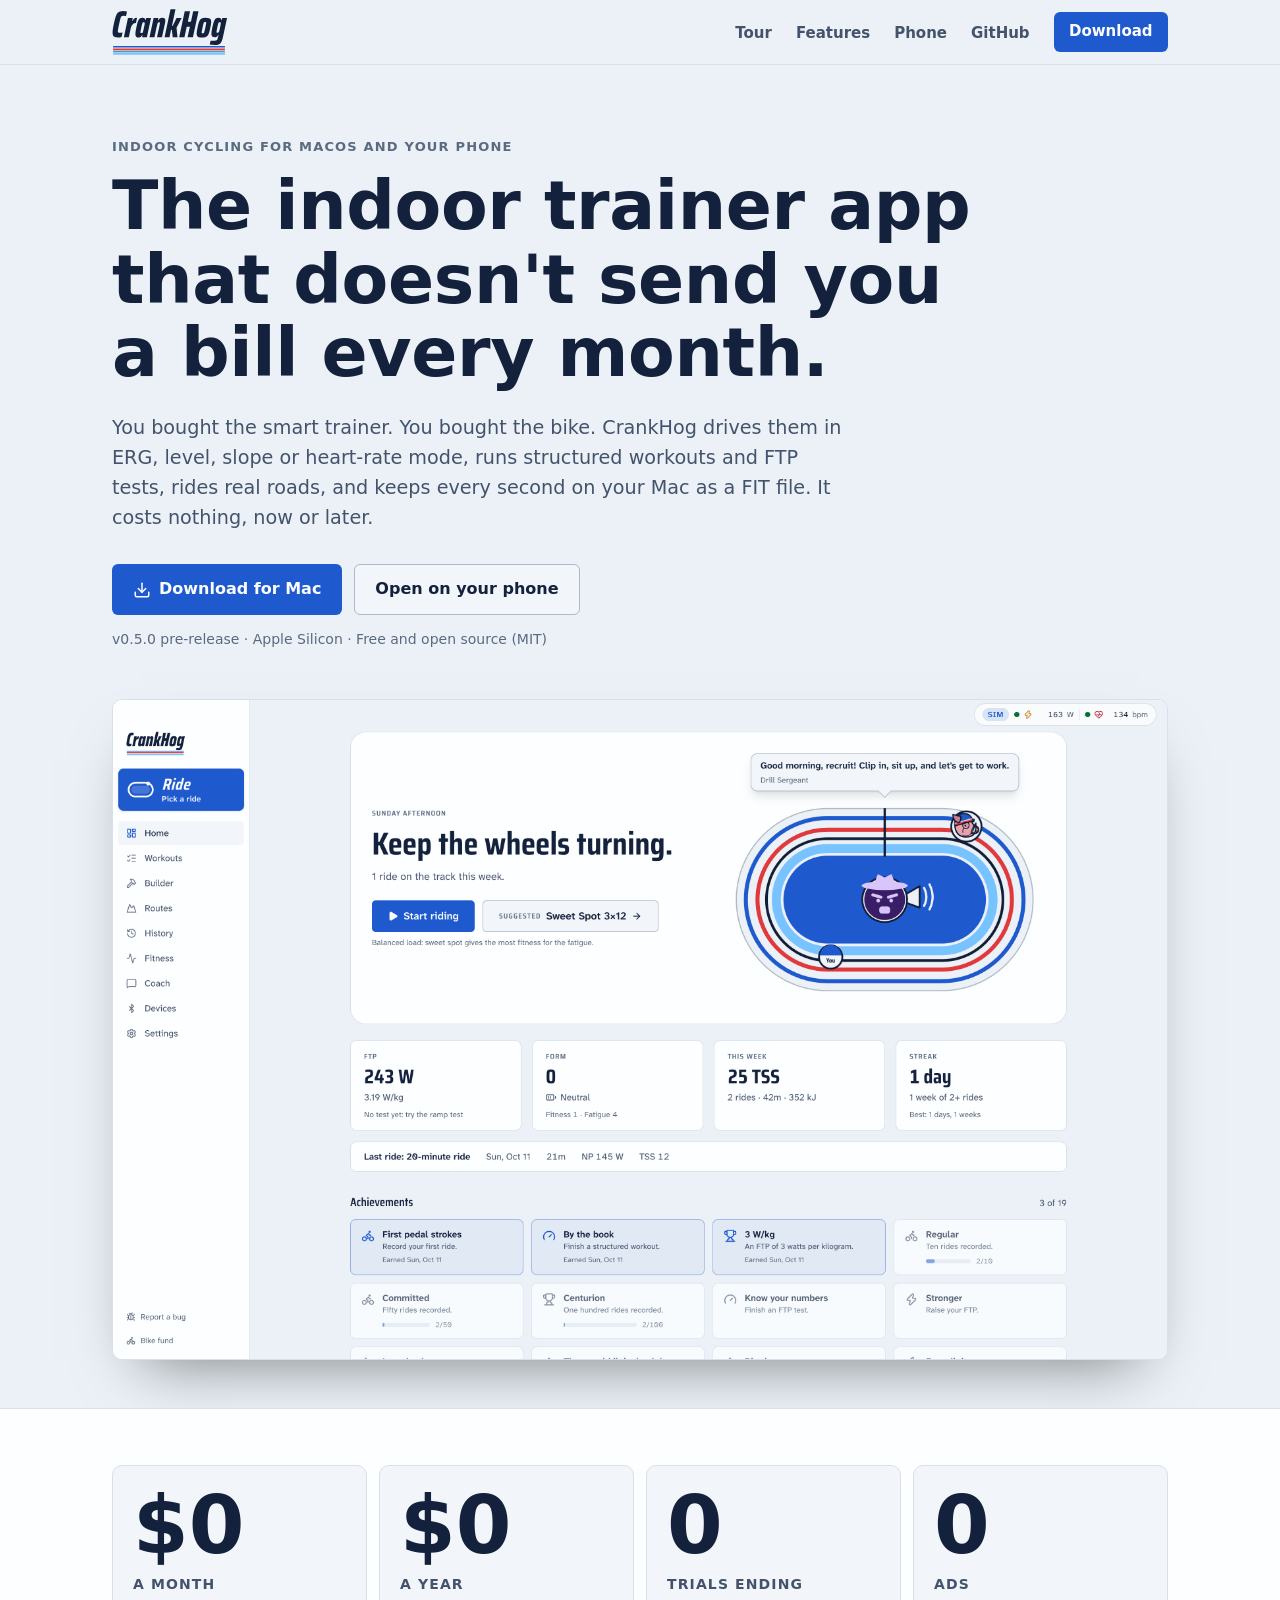
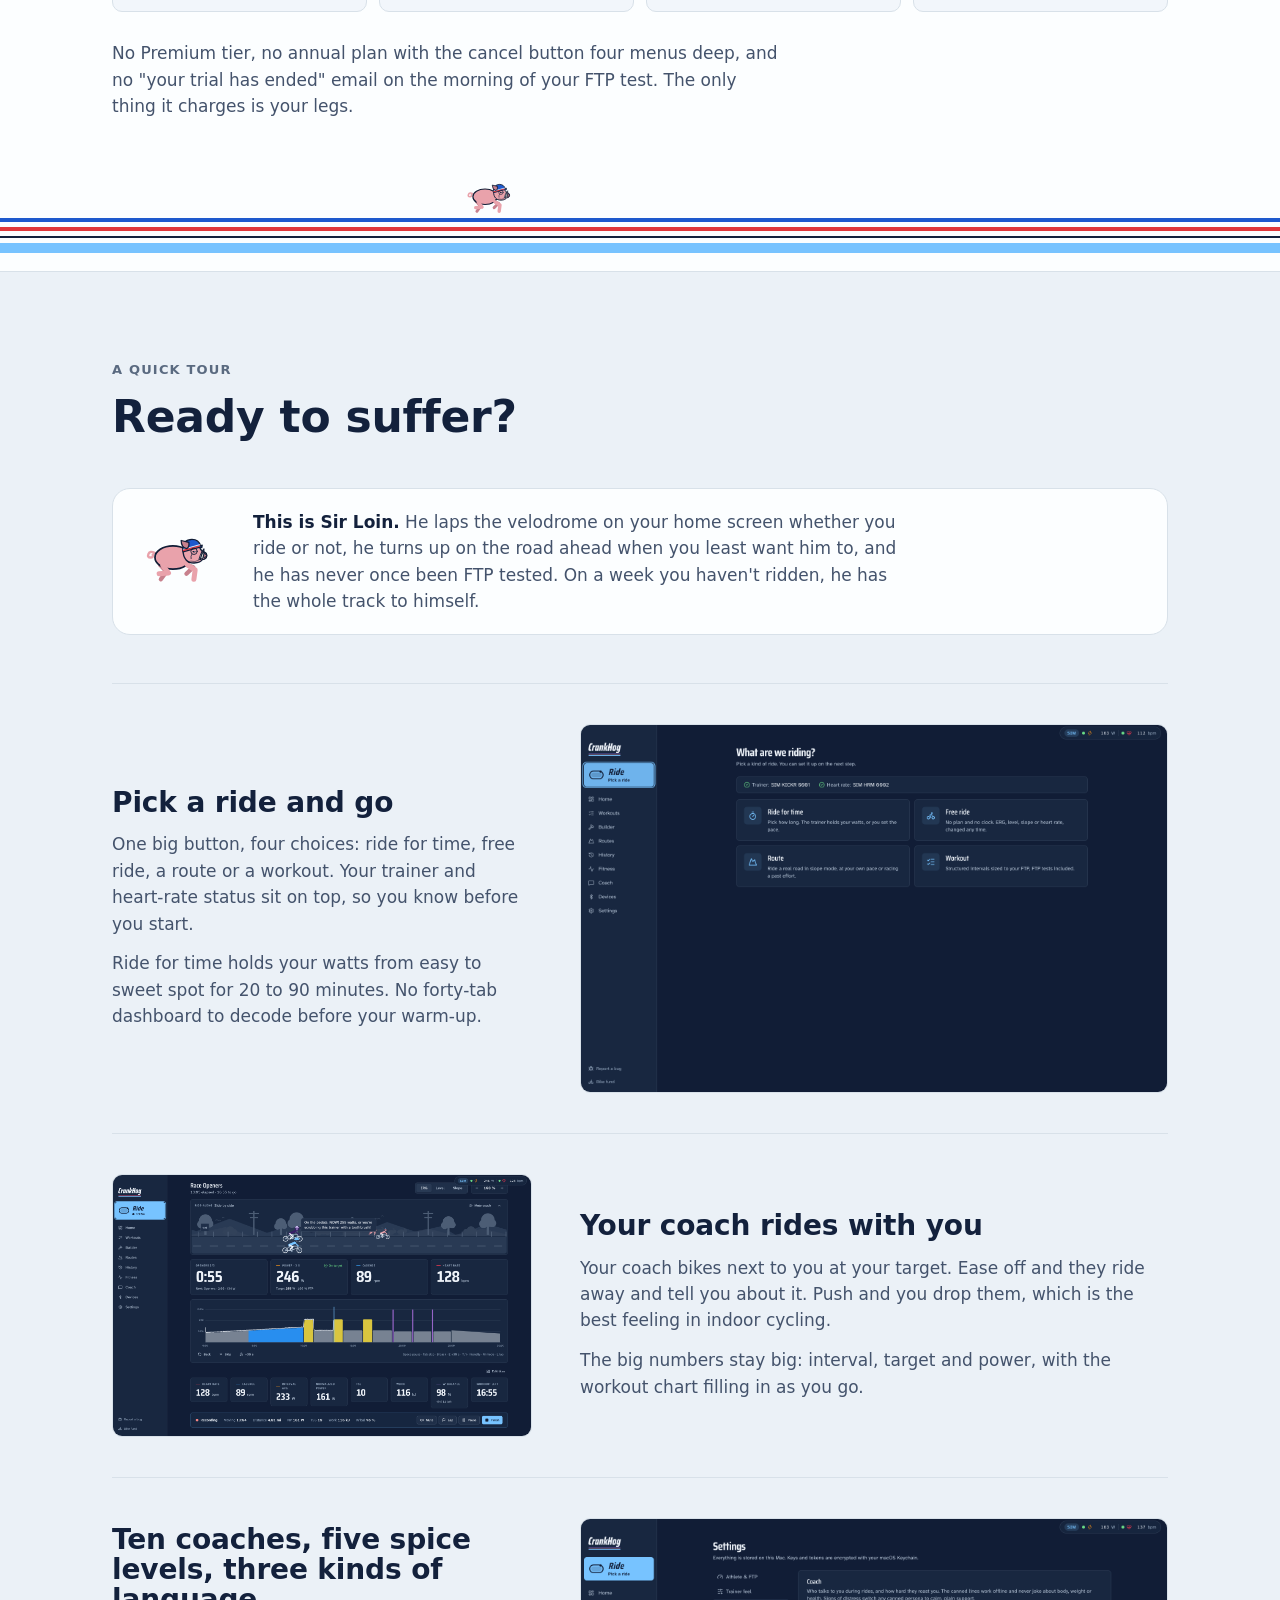
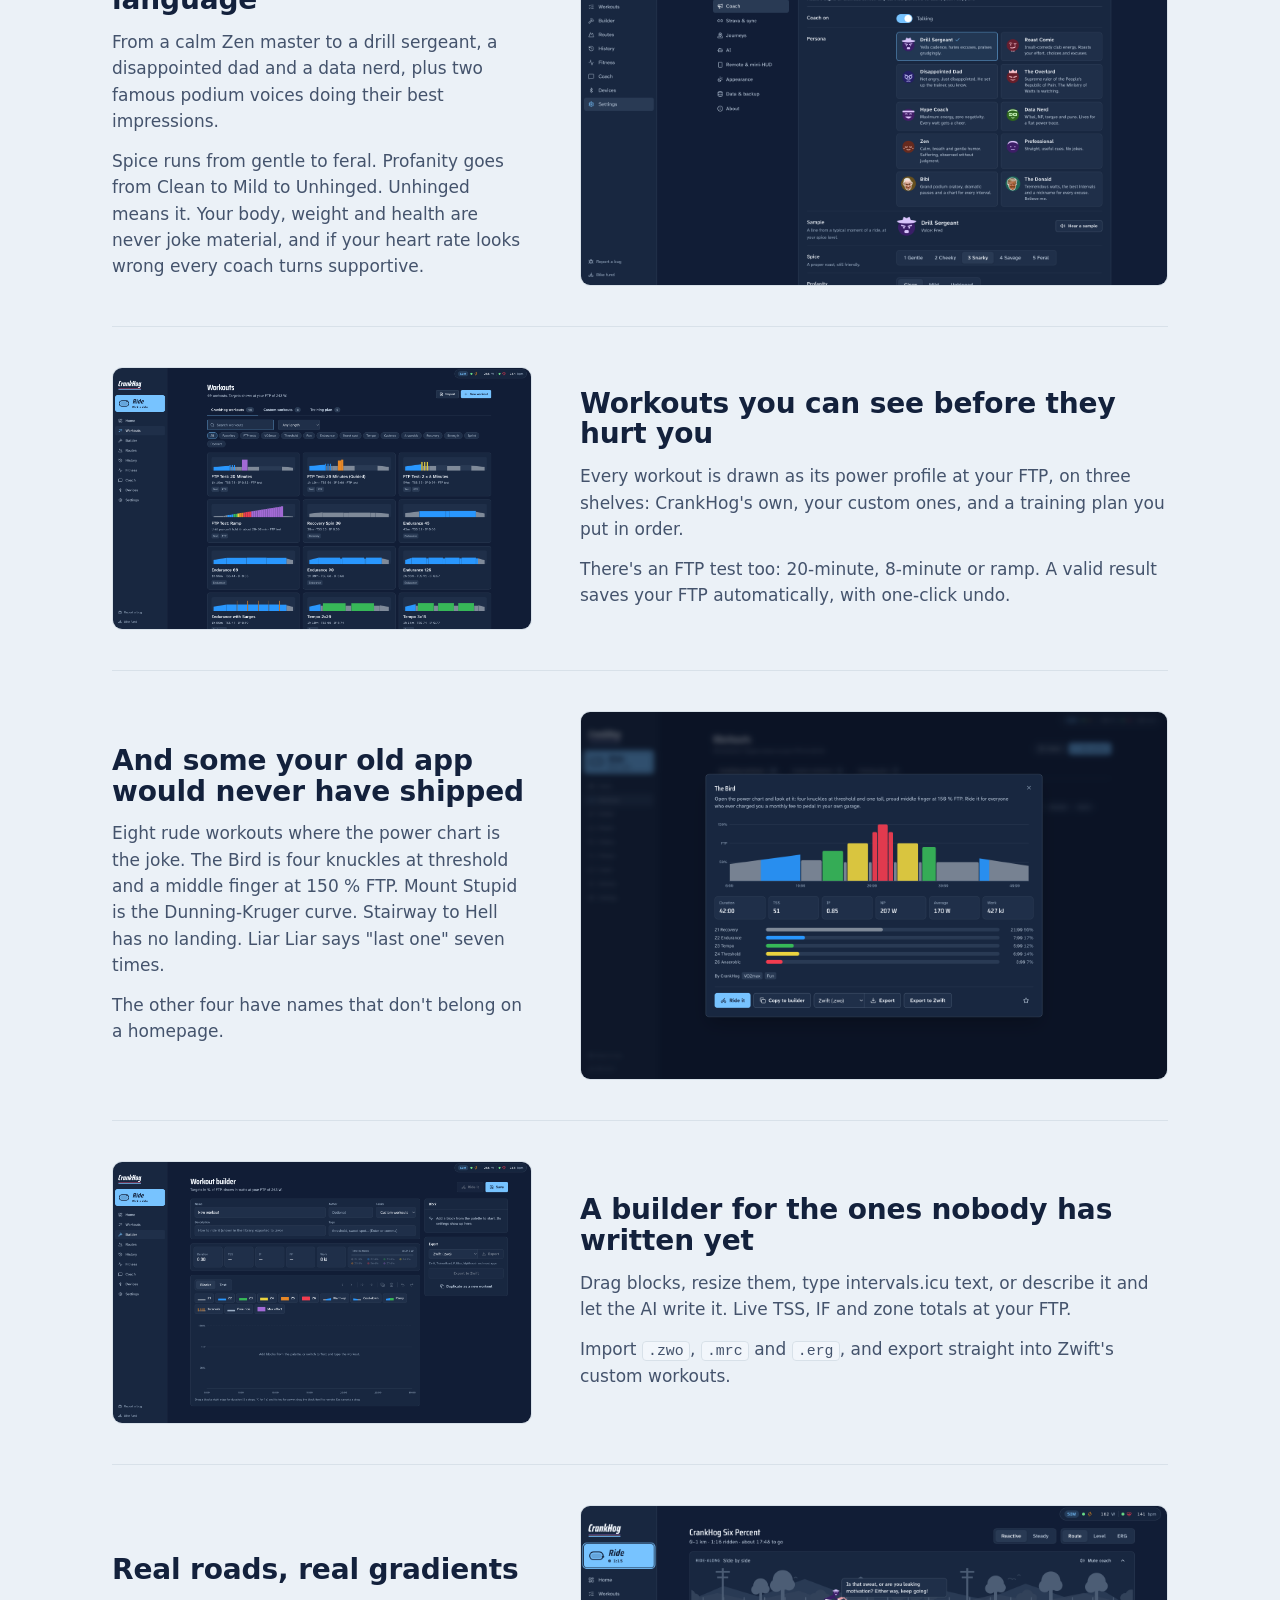
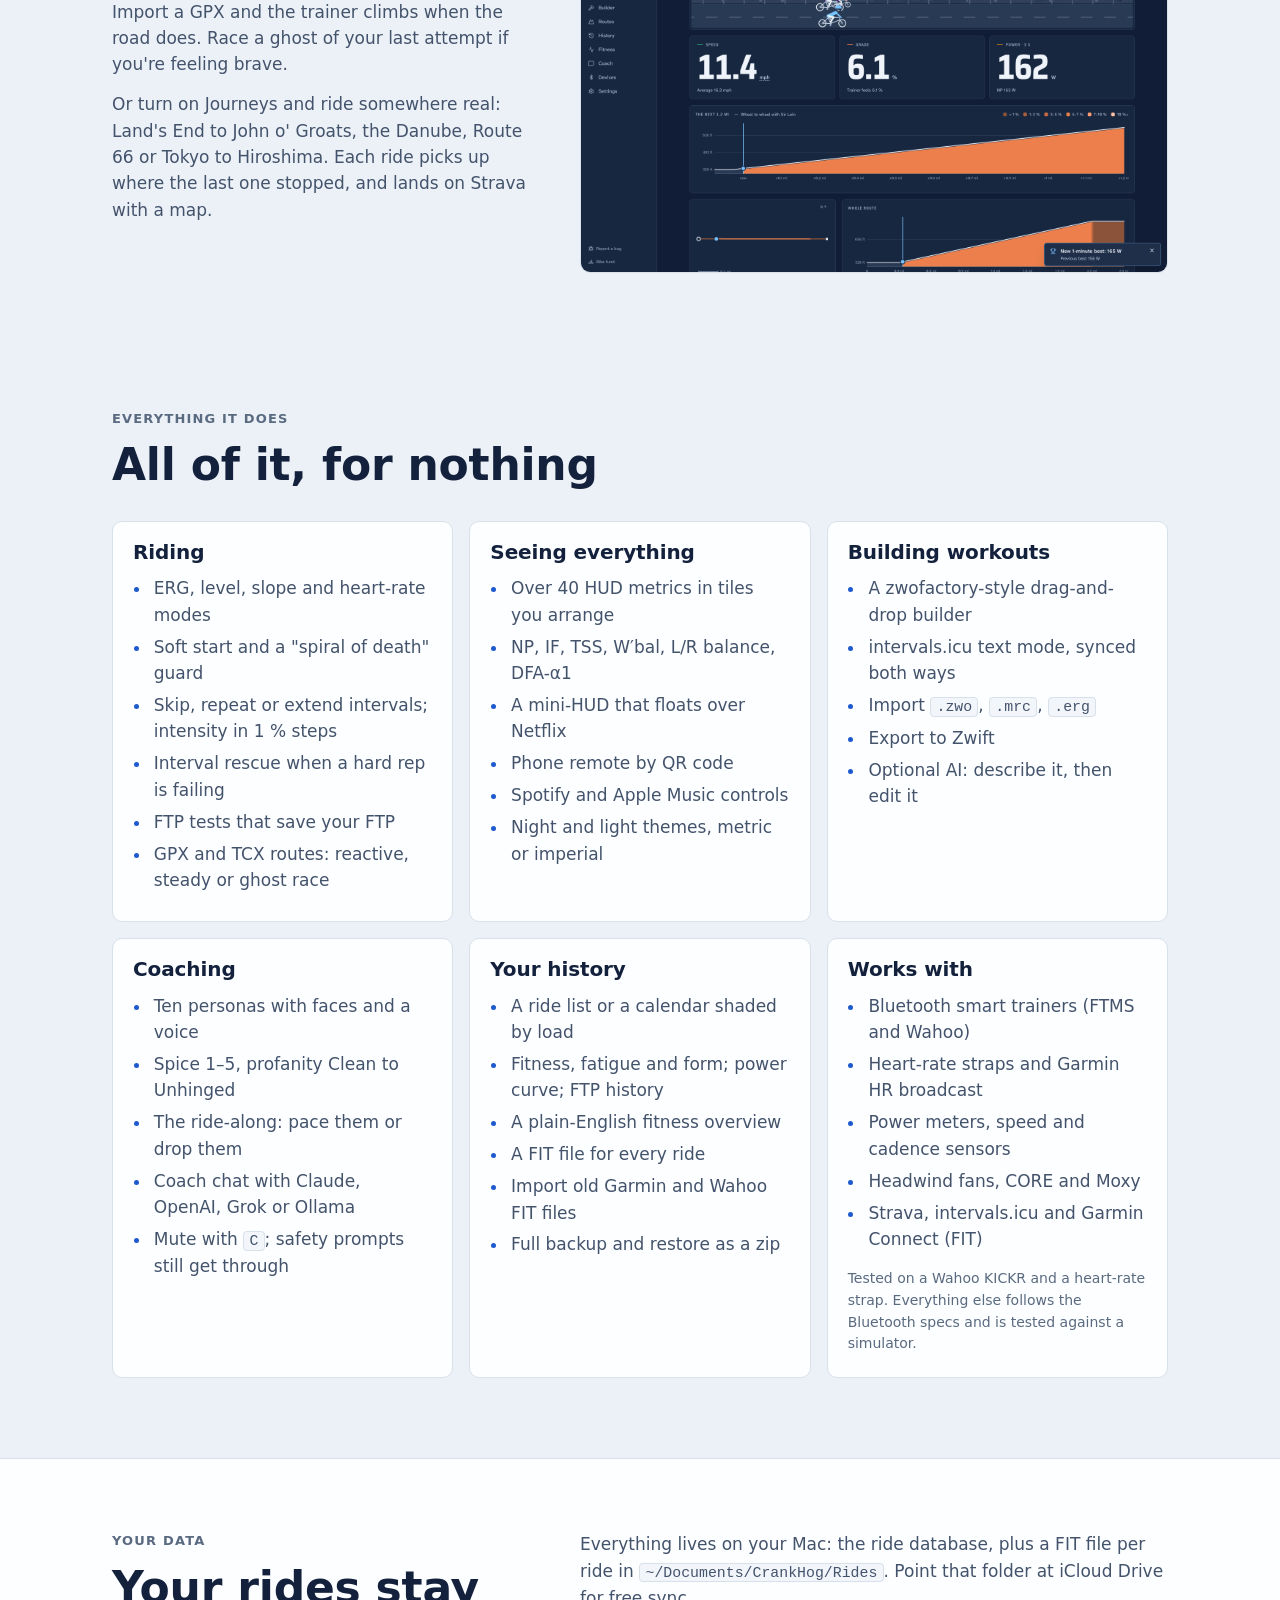
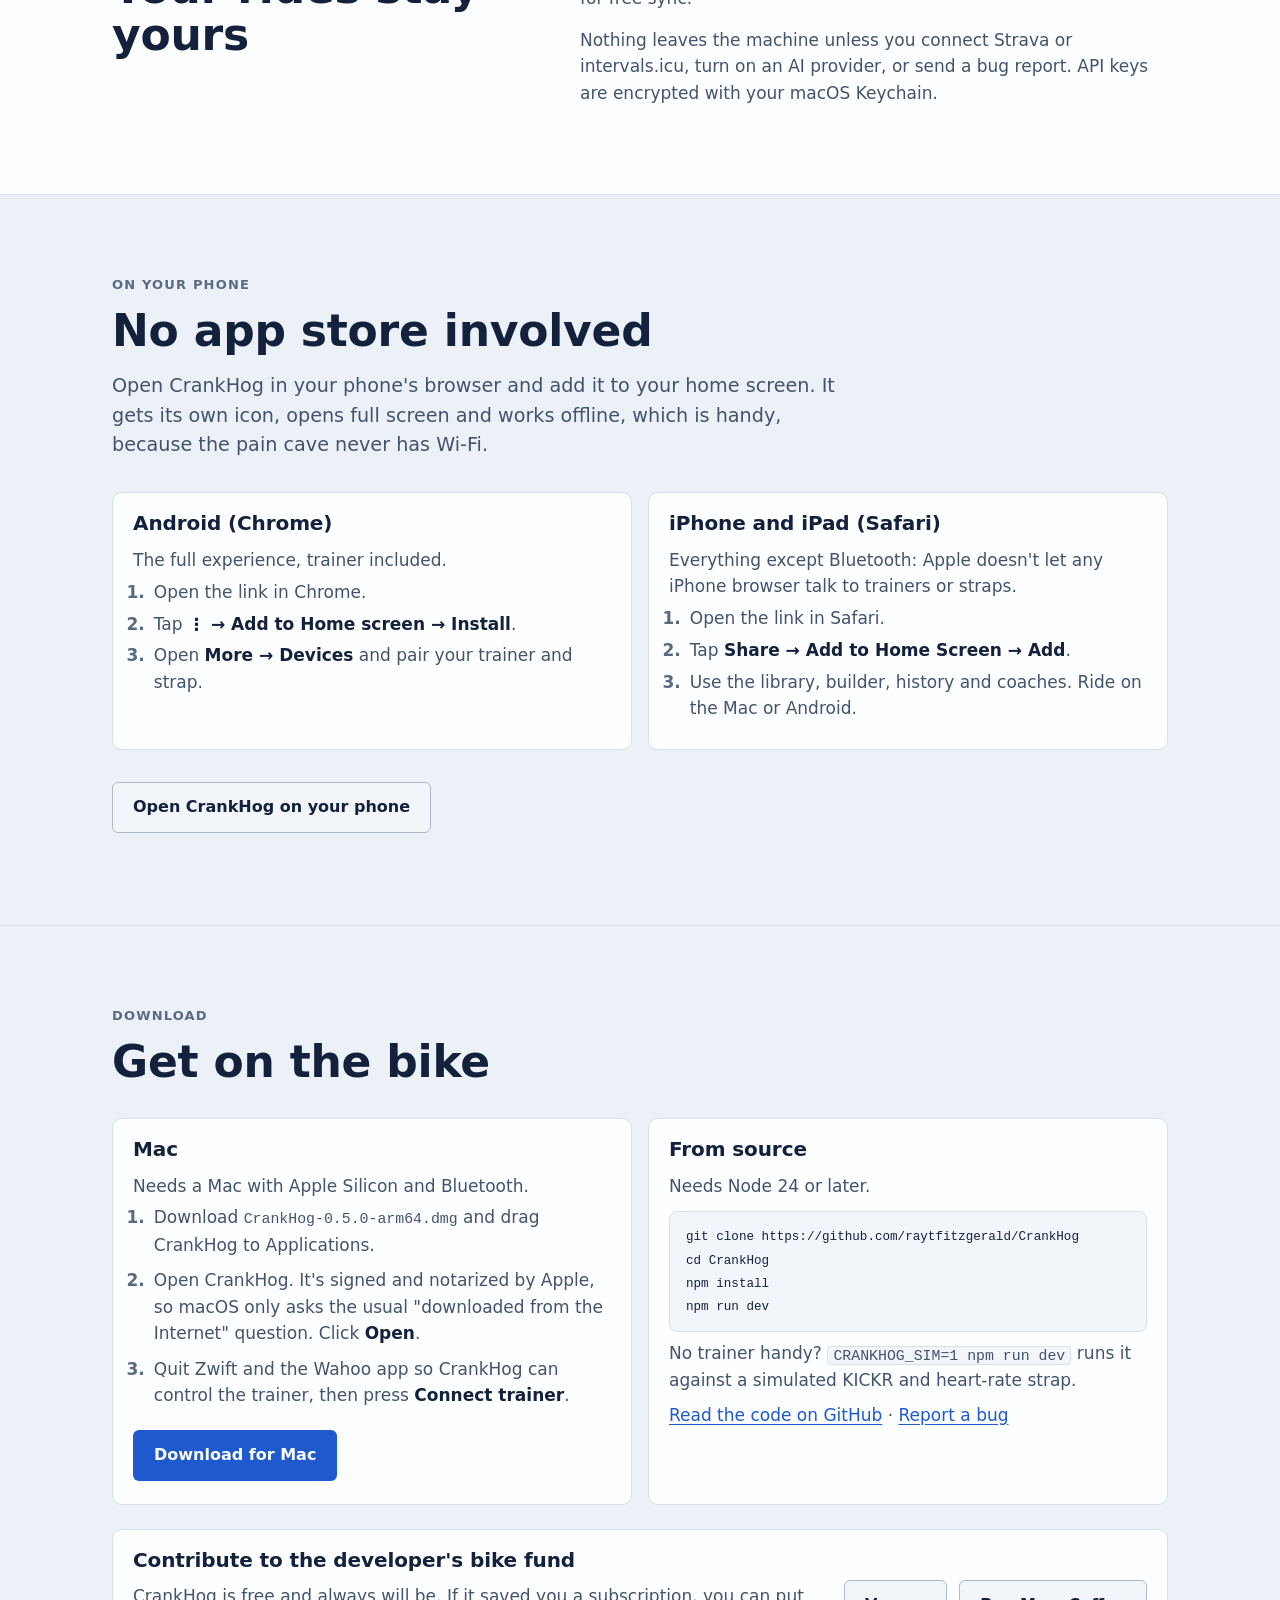
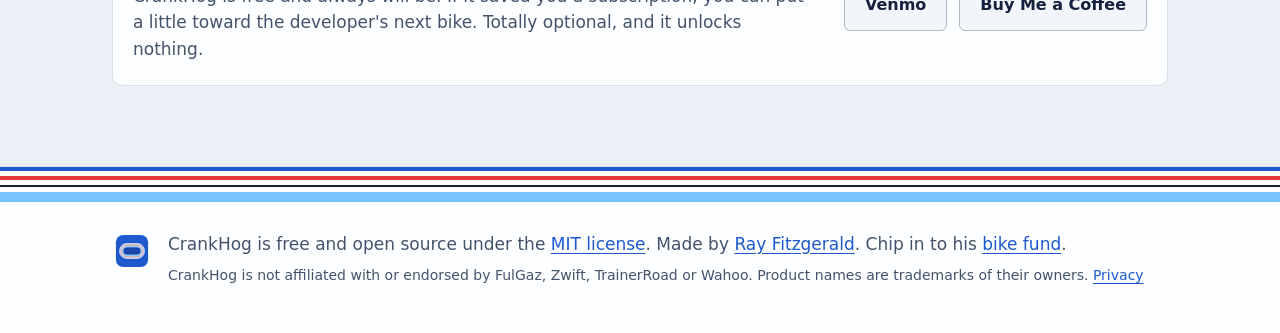
==== index.html @ 240194c6 "Sir Loin gets a routine instead of a commute (#6) He crossed the track strip left to right, on a loo" ====
<!doctype html>
<html lang="en">
<head>
  <meta charset="utf-8">
  <meta name="viewport" content="width=device-width, initial-scale=1">
  <title>CrankHog: the free indoor trainer app</title>
  <meta name="description" content="CrankHog is a free, open-source indoor cycling trainer for macOS and your phone. ERG, workouts, FTP tests, real routes, a workout builder and coaches with opinions. No subscription.">
  <meta name="theme-color" content="#111d36" media="(prefers-color-scheme: dark)">
  <meta name="theme-color" content="#ebf1f7" media="(prefers-color-scheme: light)">
  <meta name="color-scheme" content="dark light">
  <link rel="canonical" href="https://crankhog.app/">
  <link rel="icon" href="assets/brand/crankhog-icon.svg" type="image/svg+xml">
  <link rel="apple-touch-icon" href="assets/brand/icon.png">

  <meta property="og:type" content="website">
  <meta property="og:url" content="https://crankhog.app/">
  <meta property="og:site_name" content="CrankHog">
  <meta property="og:title" content="CrankHog">
  <meta property="og:description" content="The free indoor trainer app for Mac and your phone. ERG, workouts, FTP tests, real routes and rude coaches. No subscription.">
  <meta property="og:image" content="https://crankhog.app/assets/img/og.png">
  <meta property="og:image:width" content="1200">
  <meta property="og:image:height" content="630">
  <meta property="og:image:alt" content="CrankHog: the indoor trainer app that never sends you a bill. Free, open source, Mac and phone.">
  <meta name="twitter:card" content="summary_large_image">
  <meta name="twitter:title" content="CrankHog">
  <meta name="twitter:image" content="https://crankhog.app/assets/img/og.png">

  <link rel="preload" href="assets/fonts/saira.woff2" as="font" type="font/woff2" crossorigin>
  <link rel="preload" href="assets/fonts/atkinson.woff2" as="font" type="font/woff2" crossorigin>
  <link rel="stylesheet" href="styles.css">
</head>
<body>
  <a class="skip" href="#main">Skip to content</a>

  <header class="site-header">
    <div class="wrap header-row">
      <a href="#top" class="brand" aria-label="CrankHog home">
        <picture>
          <source media="(prefers-color-scheme: light)" srcset="assets/brand/crankhog-wordmark.svg">
          <img src="assets/brand/crankhog-wordmark-night.svg" alt="CrankHog" width="132" height="53">
        </picture>
      </a>
      <nav aria-label="Main">
        <ul class="nav">
          <li><a href="#tour">Tour</a></li>
          <li><a href="#features">Features</a></li>
          <li><a href="#phone">Phone</a></li>
          <li><a href="https://github.com/raytfitzgerald/CrankHog">GitHub</a></li>
          <li><a class="btn btn-small" href="#download">Download</a></li>
        </ul>
      </nav>
    </div>
  </header>

  <main id="main">
    <!-- Hero -->
    <section class="hero" id="top">
      <div class="wrap">
        <p class="eyebrow">Indoor cycling for macOS and your phone</p>
        <h1>The indoor trainer app that doesn't send you a bill every month.</h1>
        <p class="lede">You bought the smart trainer. You bought the bike. CrankHog drives them in ERG, level, slope or heart-rate mode, runs structured workouts and FTP tests, rides real roads, and keeps every second on your Mac as a FIT file. It costs nothing, now or later.</p>
        <div class="cta-row">
          <a class="btn btn-primary" href="https://github.com/raytfitzgerald/CrankHog/releases" data-dmg>
            <svg aria-hidden="true" width="18" height="18" viewBox="0 0 24 24" fill="none" stroke="currentColor" stroke-width="2" stroke-linecap="round" stroke-linejoin="round"><path d="M12 15V3"/><path d="M21 15v4a2 2 0 0 1-2 2H5a2 2 0 0 1-2-2v-4"/><path d="m7 10 5 5 5-5"/></svg>
            Download for Mac
          </a>
          <a class="btn btn-secondary" href="https://raytfitzgerald.github.io/CrankHog/">Open on your phone</a>
        </div>
        <p class="fine"><span data-version>v0.5.0 pre-release</span> · Apple Silicon · Free and open source (MIT)</p>

        <figure class="hero-shot">
          <picture>
            <source media="(prefers-color-scheme: light)" srcset="assets/img/home-light.png">
            <img src="assets/img/home.png" width="1600" height="1000" alt="CrankHog Home: a velodrome seen from above with this week's rides lapping it, and a coach shouting from the infield through a megaphone">
          </picture>
        </figure>
      </div>
    </section>

    <!-- Price board -->
    <section class="board" aria-labelledby="price-title">
      <div class="wrap">
        <h2 id="price-title" class="visually-hidden">What it costs</h2>
        <ul class="board-tiles">
          <li><span class="num">$0</span><span class="unit">a month</span></li>
          <li><span class="num">$0</span><span class="unit">a year</span></li>
          <li><span class="num">0</span><span class="unit">trials ending</span></li>
          <li><span class="num">0</span><span class="unit">ads</span></li>
        </ul>
        <p class="board-note">No Premium tier, no annual plan with the cancel button four menus deep, and no "your trial has ended" email on the morning of your FTP test. The only thing it charges is your legs.</p>
      </div>
      <!-- Sir Loin's stage. Without JS this is the plain <img> doing one pass;
           the script swaps in the same drawing inlined, so his legs, ears and
           tail can move, and runs the routine. -->
      <div class="track-hog" data-hog>
        <p class="hog-says" data-hog-says hidden></p>
        <div class="hog-rig" data-hog-rig>
          <span class="hog-lines" aria-hidden="true"><i></i><i></i><i></i></span>
          <img class="hog-art" src="assets/brand/sir-loin.svg" alt="" width="128" height="76">
        </div>
        <span class="hog-dust" data-hog-dust aria-hidden="true"></span>
      </div>
      <div class="track" aria-hidden="true"><span></span><span></span><span></span><span></span></div>
    </section>

    <!-- Tour -->
    <section id="tour" class="tour" aria-labelledby="tour-title">
      <div class="wrap">
        <p class="eyebrow">A quick tour</p>
        <h2 id="tour-title">Ready to suffer?</h2>
        <figure class="hog-intro">
          <img src="assets/brand/sir-loin.svg" alt="Sir Loin, a hog in a cycling cap, with tusks" width="128" height="76">
          <figcaption><strong>This is Sir Loin.</strong> He laps the velodrome on your home screen whether you ride or not, he turns up on the road ahead when you least want him to, and he has never once been FTP tested. On a week you haven't ridden, he has the whole track to himself.</figcaption>
        </figure>

        <article class="feature">
          <div class="feature-text">
            <h3>Pick a ride and go</h3>
            <p>One big button, four choices: ride for time, free ride, a route or a workout. Your trainer and heart-rate status sit on top, so you know before you start.</p>
            <p>Ride for time holds your watts from easy to sweet spot for 20 to 90 minutes. No forty-tab dashboard to decode before your warm-up.</p>
          </div>
          <figure class="shot"><img loading="lazy" src="assets/img/ride-picker.png" width="1600" height="1000" alt="The Ride picker: ride for time, free ride, route or workout, with the trainer and heart-rate status on top"></figure>
        </article>

        <article class="feature flip">
          <div class="feature-text">
            <h3>Your coach rides with you</h3>
            <p>Your coach bikes next to you at your target. Ease off and they ride away and tell you about it. Push and you drop them, which is the best feeling in indoor cycling.</p>
            <p>The big numbers stay big: interval, target and power, with the workout chart filling in as you go.</p>
          </div>
          <figure class="shot"><img loading="lazy" src="assets/img/workout.png" width="1600" height="1000" alt="A workout mid-ride: the coach on the ride-along, the interval, target and power numbers, and the workout chart filling in"></figure>
        </article>

        <article class="feature">
          <div class="feature-text">
            <h3>Ten coaches, five spice levels, three kinds of language</h3>
            <p>From a calm Zen master to a drill sergeant, a disappointed dad and a data nerd, plus two famous podium voices doing their best impressions.</p>
            <p>Spice runs from gentle to feral. Profanity goes from Clean to Mild to Unhinged. Unhinged means it. Your body, weight and health are never joke material, and if your heart rate looks wrong every coach turns supportive.</p>
          </div>
          <figure class="shot"><img loading="lazy" src="assets/img/coach.png" width="1600" height="1000" alt="Coach settings: the personas, a sample line, spice from gentle to feral, and profanity from clean to unhinged"></figure>
        </article>

        <article class="feature flip">
          <div class="feature-text">
            <h3>Workouts you can see before they hurt you</h3>
            <p>Every workout is drawn as its power profile at your FTP, on three shelves: CrankHog's own, your custom ones, and a training plan you put in order.</p>
            <p>There's an FTP test too: 20-minute, 8-minute or ramp. A valid result saves your FTP automatically, with one-click undo.</p>
          </div>
          <figure class="shot"><img loading="lazy" src="assets/img/workouts.png" width="1600" height="1000" alt="The Workouts page: every workout drawn as its power profile, with Custom workouts and Training plan tabs"></figure>
        </article>

        <article class="feature">
          <div class="feature-text">
            <h3>And some your old app would never have shipped</h3>
            <p>Eight rude workouts where the power chart is the joke. The Bird is four knuckles at threshold and a middle finger at 150&nbsp;% FTP. Mount Stupid is the Dunning-Kruger curve. Stairway to Hell has no landing. Liar Liar says "last one" seven times.</p>
            <p>The other four have names that don't belong on a homepage.</p>
          </div>
          <figure class="shot"><img loading="lazy" src="assets/img/the-bird.png" width="1600" height="1151" alt="The Bird: a workout whose power profile is a hand with the middle finger raised, at 150 % FTP"></figure>
        </article>

        <article class="feature flip">
          <div class="feature-text">
            <h3>A builder for the ones nobody has written yet</h3>
            <p>Drag blocks, resize them, type intervals.icu text, or describe it and let the AI write it. Live TSS, IF and zone totals at your FTP.</p>
            <p>Import <code>.zwo</code>, <code>.mrc</code> and <code>.erg</code>, and export straight into Zwift's custom workouts.</p>
          </div>
          <figure class="shot"><img loading="lazy" src="assets/img/builder.png" width="1600" height="1000" alt="The builder: name, author and folder, live TSS, IF and zones, blocks you drag and resize, and export to Zwift"></figure>
        </article>

        <article class="feature">
          <div class="feature-text">
            <h3>Real roads, real gradients</h3>
            <p>Import a GPX and the trainer climbs when the road does. Race a ghost of your last attempt if you're feeling brave.</p>
            <p>Or turn on Journeys and ride somewhere real: Land's End to John o' Groats, the Danube, Route 66 or Tokyo to Hiroshima. Each ride picks up where the last one stopped, and lands on Strava with a map.</p>
          </div>
          <figure class="shot"><img loading="lazy" src="assets/img/route.png" width="1600" height="1000" alt="A route ride on a 6 % climb: speed, grade and power, the ride-along, and the next two kilometres of elevation"></figure>
        </article>
      </div>
    </section>

    <!-- Features -->
    <section id="features" class="features" aria-labelledby="features-title">
      <div class="wrap">
        <p class="eyebrow">Everything it does</p>
        <h2 id="features-title">All of it, for nothing</h2>
        <div class="grid">
          <div class="card">
            <h3>Riding</h3>
            <ul>
              <li>ERG, level, slope and heart-rate modes</li>
              <li>Soft start and a "spiral of death" guard</li>
              <li>Skip, repeat or extend intervals; intensity in 1&nbsp;% steps</li>
              <li>Interval rescue when a hard rep is failing</li>
              <li>FTP tests that save your FTP</li>
              <li>GPX and TCX routes: reactive, steady or ghost race</li>
            </ul>
          </div>
          <div class="card">
            <h3>Seeing everything</h3>
            <ul>
              <li>Over 40 HUD metrics in tiles you arrange</li>
              <li>NP, IF, TSS, W′bal, L/R balance, DFA-α1</li>
              <li>A mini-HUD that floats over Netflix</li>
              <li>Phone remote by QR code</li>
              <li>Spotify and Apple Music controls</li>
              <li>Night and light themes, metric or imperial</li>
            </ul>
          </div>
          <div class="card">
            <h3>Building workouts</h3>
            <ul>
              <li>A zwofactory-style drag-and-drop builder</li>
              <li>intervals.icu text mode, synced both ways</li>
              <li>Import <code>.zwo</code>, <code>.mrc</code>, <code>.erg</code></li>
              <li>Export to Zwift</li>
              <li>Optional AI: describe it, then edit it</li>
            </ul>
          </div>
          <div class="card">
            <h3>Coaching</h3>
            <ul>
              <li>Ten personas with faces and a voice</li>
              <li>Spice 1–5, profanity Clean to Unhinged</li>
              <li>The ride-along: pace them or drop them</li>
              <li>Coach chat with Claude, OpenAI, Grok or Ollama</li>
              <li>Mute with <kbd>C</kbd>; safety prompts still get through</li>
            </ul>
          </div>
          <div class="card">
            <h3>Your history</h3>
            <ul>
              <li>A ride list or a calendar shaded by load</li>
              <li>Fitness, fatigue and form; power curve; FTP history</li>
              <li>A plain-English fitness overview</li>
              <li>A FIT file for every ride</li>
              <li>Import old Garmin and Wahoo FIT files</li>
              <li>Full backup and restore as a zip</li>
            </ul>
          </div>
          <div class="card">
            <h3>Works with</h3>
            <ul>
              <li>Bluetooth smart trainers (FTMS and Wahoo)</li>
              <li>Heart-rate straps and Garmin HR broadcast</li>
              <li>Power meters, speed and cadence sensors</li>
              <li>Headwind fans, CORE and Moxy</li>
              <li>Strava, intervals.icu and Garmin Connect (FIT)</li>
            </ul>
            <p class="card-note">Tested on a Wahoo KICKR and a heart-rate strap. Everything else follows the Bluetooth specs and is tested against a simulator.</p>
          </div>
        </div>
      </div>
    </section>

    <!-- Data -->
    <section class="data" aria-labelledby="data-title">
      <div class="wrap data-row">
        <div>
          <p class="eyebrow">Your data</p>
          <h2 id="data-title">Your rides stay yours</h2>
        </div>
        <div class="data-text">
          <p>Everything lives on your Mac: the ride database, plus a FIT file per ride in <code>~/Documents/CrankHog/Rides</code>. Point that folder at iCloud Drive for free sync.</p>
          <p>Nothing leaves the machine unless you connect Strava or intervals.icu, turn on an AI provider, or send a bug report. API keys are encrypted with your macOS Keychain.</p>
        </div>
      </div>
    </section>

    <!-- Phone -->
    <section id="phone" class="phone" aria-labelledby="phone-title">
      <div class="wrap">
        <p class="eyebrow">On your phone</p>
        <h2 id="phone-title">No app store involved</h2>
        <p class="section-lede">Open CrankHog in your phone's browser and add it to your home screen. It gets its own icon, opens full screen and works offline, which is handy, because the pain cave never has Wi-Fi.</p>
        <div class="grid two">
          <div class="card">
            <h3>Android (Chrome)</h3>
            <p>The full experience, trainer included.</p>
            <ol>
              <li>Open the link in Chrome.</li>
              <li>Tap <strong>⋮ → Add to Home screen → Install</strong>.</li>
              <li>Open <strong>More → Devices</strong> and pair your trainer and strap.</li>
            </ol>
          </div>
          <div class="card">
            <h3>iPhone and iPad (Safari)</h3>
            <p>Everything except Bluetooth: Apple doesn't let any iPhone browser talk to trainers or straps.</p>
            <ol>
              <li>Open the link in Safari.</li>
              <li>Tap <strong>Share → Add to Home Screen → Add</strong>.</li>
              <li>Use the library, builder, history and coaches. Ride on the Mac or Android.</li>
            </ol>
          </div>
        </div>
        <p class="cta-row"><a class="btn btn-secondary" href="https://raytfitzgerald.github.io/CrankHog/">Open CrankHog on your phone</a></p>
      </div>
    </section>

    <!-- Download -->
    <section id="download" class="download" aria-labelledby="download-title">
      <div class="wrap">
        <p class="eyebrow">Download</p>
        <h2 id="download-title">Get on the bike</h2>
        <div class="grid two">
          <div class="card">
            <h3>Mac</h3>
            <p>Needs a Mac with Apple Silicon and Bluetooth.</p>
            <ol>
              <li>Download <span class="mono" data-dmg-name>CrankHog-0.5.0-arm64.dmg</span> and drag CrankHog to Applications.</li>
              <li>Open CrankHog. It's signed and notarized by Apple, so macOS only asks the usual "downloaded from the Internet" question. Click <strong>Open</strong>.</li>
              <li>Quit Zwift and the Wahoo app so CrankHog can control the trainer, then press <strong>Connect trainer</strong>.</li>
            </ol>
            <p><a class="btn btn-primary" href="https://github.com/raytfitzgerald/CrankHog/releases" data-dmg>Download for Mac</a></p>
          </div>
          <div class="card">
            <h3>From source</h3>
            <p>Needs Node 24 or later.</p>
            <pre><code>git clone https://github.com/raytfitzgerald/CrankHog
cd CrankHog
npm install
npm run dev</code></pre>
            <p>No trainer handy? <code>CRANKHOG_SIM=1 npm run dev</code> runs it against a simulated KICKR and heart-rate strap.</p>
            <p><a href="https://github.com/raytfitzgerald/CrankHog">Read the code on GitHub</a> · <a href="https://github.com/raytfitzgerald/CrankHog/issues/new/choose">Report a bug</a></p>
          </div>
        </div>
        <div class="card bike-fund" id="bike-fund" data-bike-fund hidden>
          <div>
            <h3>Contribute to the developer's bike fund</h3>
            <p>CrankHog is free and always will be. If it saved you a subscription, you can put a little toward the developer's next bike. Totally optional, and it unlocks nothing.</p>
          </div>
          <p class="cta-row">
            <a class="btn btn-secondary" data-tip="venmo" hidden>Venmo</a>
            <a class="btn btn-secondary" data-tip="buymeacoffee" hidden>Buy Me a Coffee</a>
            <a class="btn btn-secondary" data-tip="kofi" hidden>Ko-fi</a>
          </p>
        </div>
      </div>
    </section>
  </main>

  <footer class="site-footer">
    <div class="track" aria-hidden="true"><span></span><span></span><span></span><span></span></div>
    <div class="wrap footer-row">
      <img src="assets/brand/crankhog-icon.svg" alt="" width="40" height="40">
      <div>
        <p>CrankHog is free and open source under the <a href="https://github.com/raytfitzgerald/CrankHog/blob/main/LICENSE">MIT license</a>. Made by <a href="https://github.com/raytfitzgerald">Ray Fitzgerald</a>.<span data-bike-fund hidden> Chip in to his <a href="#bike-fund">bike fund</a>.</span></p>
        <p class="fine">CrankHog is not affiliated with or endorsed by FulGaz, Zwift, TrainerRoad or Wahoo. Product names are trademarks of their owners. <a href="privacy/">Privacy</a></p>
      </div>
    </div>
  </footer>

  <script>
    // The developer's bike fund. Set a handle to show its button; with none
    // set, the whole bike fund stays hidden.
    const BIKE_FUND = { venmo: "raymond-fitzgerald", buymeacoffee: "raytfitzgeo", kofi: "" };
    const TIP_URLS = {
      venmo: (h) => "https://venmo.com/u/" + h,
      buymeacoffee: (h) => "https://buymeacoffee.com/" + h,
      kofi: (h) => "https://ko-fi.com/" + h,
    };
    let anyTip = false;
    document.querySelectorAll("[data-tip]").forEach((a) => {
      const handle = (BIKE_FUND[a.dataset.tip] || "").replace(/^@/, "");
      if (!/^[\w-]{1,50}$/.test(handle)) return;
      a.href = TIP_URLS[a.dataset.tip](handle);
      a.rel = "noopener";
      a.hidden = false;
      anyTip = true;
    });
    if (anyTip) document.querySelectorAll("[data-bike-fund]").forEach((el) => (el.hidden = false));

    // --- Sir Loin's routine ------------------------------------------------
    // He trots in, skids, looks at you, does a trick and sprints off, then
    // comes round again with a different one. Prod him and he says something.
    //
    // The drawing is fetched and inlined so his legs, ears and tail can be
    // animated; until that lands (or if it fails, or if JS is off) the plain
    // <img> keeps making its one pass, which is what the CSS does by default.
    (function () {
      const stage = document.querySelector("[data-hog]");
      if (!stage || !window.matchMedia) return;
      const slow = window.matchMedia("(prefers-reduced-motion: reduce)");
      if (slow.matches) return;

      const rig = stage.querySelector("[data-hog-rig]");
      const says = stage.querySelector("[data-hog-says]");
      const LINES = [
        "I am not drafting. I draft no one.",
        "You will not catch me. It is nothing personal.",
        "I have never been FTP tested.",
        "One gear. It has always been enough.",
        "Download it. I will wait. I am good at waiting.",
        "That was my easy pace, since you ask.",
      ];
      const TRICKS = ["rear", "hop", "spin", "shake", "bow"];
      const pick = (a) => a[Math.floor(Math.random() * a.length)];
      const between = (lo, hi) => lo + Math.random() * (hi - lo);

      // How fast his legs go for each beat. Stopped is slow, not frozen.
      const LEG_DUR = { enter: 0.4, skid: 0.8, look: 1.9, trick: 1.2, sprint: 0.16, wait: 2.4 };
      let timer = null;
      let bubbleTimer = null;
      const sleep = (ms) => new Promise((r) => { timer = setTimeout(r, ms); });
      const beat = (name) => {
        stage.setAttribute("data-beat", name);
        stage.style.setProperty("--leg-dur", LEG_DUR[name] + "s");
      };
      const go = (x, dur, ease) => {
        stage.style.setProperty("--hog-x", x);
        stage.style.setProperty("--hog-dur", dur + "ms");
        stage.style.setProperty("--hog-ease", ease || "linear");
      };
      const puff = () => {
        stage.removeAttribute("data-dust");
        void stage.offsetWidth;
        stage.setAttribute("data-dust", "");
      };

      async function routine() {
        for (;;) {
          // off to the left, legs already going
          beat("enter");
          go("-20vw", 0);
          await sleep(60);
          // trot in and pull up somewhere around the middle
          const stop = between(32, 56).toFixed(1) + "vw";
          go(stop, 2600, "cubic-bezier(0.25, 0.6, 0.2, 1)");
          await sleep(2300);
          beat("skid");
          puff();
          await sleep(420);
          // notice you, and sometimes have something to say about it
          beat("look");
          if (Math.random() < 0.45) speak();
          await sleep(1200);
          // and show off
          beat("trick");
          const encore = Math.random() < 0.3 ? 2 : 1;
          let last = null;
          for (let i = 0; i < encore; i++) {
            let trick = pick(TRICKS);
            while (trick === last) trick = pick(TRICKS);
            last = trick;
            rig.setAttribute("data-trick", trick);
            await sleep(trick === "spin" ? 950 : 1500);
            rig.removeAttribute("data-trick");
            await sleep(250);
          }
          // then leave, fast
          beat("sprint");
          puff();
          go("112vw", 1500, "cubic-bezier(0.5, 0, 0.9, 0.6)");
          await sleep(1600);
          beat("wait");
          await sleep(between(2600, 6000));
        }
      }

      function speak() {
        says.textContent = pick(LINES);
        says.hidden = false;
        clearTimeout(bubbleTimer);
        bubbleTimer = setTimeout(() => { says.hidden = true; }, 3200);
      }
      stage.addEventListener("click", speak);

      // Inline the drawing so its parts can move, then start. The <img> keeps
      // making its single pass if any of this doesn't work out.
      fetch("assets/brand/sir-loin.svg")
        .then((r) => (r.ok ? r.text() : Promise.reject()))
        .then((svg) => {
          const art = rig.querySelector(".hog-art");
          if (!art) return Promise.reject();
          art.insertAdjacentHTML("beforebegin", svg);
          const inlined = rig.querySelector("svg");
          if (!inlined || !inlined.querySelector("[data-leg]")) return Promise.reject();
          inlined.setAttribute("class", "hog-art");
          inlined.setAttribute("aria-hidden", "true");
          inlined.removeAttribute("role");
          inlined.removeAttribute("aria-label");
          art.remove();
          stage.setAttribute("data-rigged", "");
          routine();
        })
        .catch(() => {});

      // Nothing to see while the tab is hidden or the board is scrolled past.
      const pause = (on) => {
        stage.style.animationPlayState = on ? "paused" : "running";
        stage.querySelectorAll("*").forEach((el) => { el.style.animationPlayState = on ? "paused" : "running"; });
      };
      document.addEventListener("visibilitychange", () => pause(document.hidden));
      if ("IntersectionObserver" in window) {
        new IntersectionObserver((es) => es.forEach((e) => pause(!e.isIntersecting)), { rootMargin: "80px" }).observe(stage);
      }
    })();

    // Point the download buttons at the newest release's DMG. The links fall
    // back to the releases page if GitHub doesn't answer.
    fetch("https://api.github.com/repos/raytfitzgerald/CrankHog/releases?per_page=1")
      .then((r) => (r.ok ? r.json() : Promise.reject()))
      .then(([release]) => {
        const dmg = release && release.assets.find((a) => a.name.endsWith(".dmg"));
        if (!dmg) return;
        document.querySelectorAll("[data-dmg]").forEach((a) => (a.href = dmg.browser_download_url));
        document.querySelectorAll("[data-dmg-name]").forEach((el) => (el.textContent = dmg.name));
        const label = release.tag_name + (release.prerelease ? " pre-release" : "");
        document.querySelectorAll("[data-version]").forEach((el) => (el.textContent = label));
      })
      .catch(() => {});
  </script>
</body>
</html>
---- styles.css ----
/* CrankHog site: the Velodrome brand (docs/BRAND.md in the app repo).
   Night is the default; Track day follows the system's light mode. */

@font-face {
  font-family: "Saira";
  src: url("assets/fonts/saira.woff2") format("woff2");
  font-weight: 100 900;
  font-stretch: 50% 125%;
  font-display: swap;
}
@font-face {
  font-family: "Atkinson Hyperlegible Next";
  src: url("assets/fonts/atkinson.woff2") format("woff2");
  font-weight: 200 800;
  font-display: swap;
}
@font-face {
  font-family: "Atkinson Hyperlegible Next";
  src: url("assets/fonts/atkinson-italic.woff2") format("woff2");
  font-weight: 200 800;
  font-style: italic;
  font-display: swap;
}

:root {
  --stayer: #1e59cd;
  --azur: #77c3ff;
  --sprinter: #e0383b;

  --bg: #111d36;
  --panel: #182740;
  --panel-2: #1f2f49;
  --panel-3: #293a54;
  --line: #32425a;
  --line-strong: #4c5d75;
  --ink: #eff4fa;
  --ink-dim: #bdccde;
  --ink-faint: #9aadc4;
  --accent: #77c3ff;
  --accent-dim: #4790d8;
  --on-accent: #111d36;
  --measure: #eff4fa;

  --font-display: "Saira", -apple-system, BlinkMacSystemFont, system-ui, sans-serif;
  --font-sans: "Atkinson Hyperlegible Next", -apple-system, BlinkMacSystemFont, system-ui, sans-serif;
  --font-mono: ui-monospace, SFMono-Regular, Menlo, monospace;

  --wrap: 1120px;
  color-scheme: dark;
}

@media (prefers-color-scheme: light) {
  :root {
    --bg: #ebf1f7;
    --panel: #fcfeff;
    --panel-2: #f2f6fb;
    --panel-3: #e3eaf2;
    --line: #d8e1e9;
    --line-strong: #aeb9c5;
    --ink: #13213c;
    --ink-dim: #44536c;
    --ink-faint: #5a6a80;
    --accent: #1e59cd;
    --accent-dim: #1543a8;
    --on-accent: #fcfeff;
    --measure: #13213c;
    color-scheme: light;
  }
}

*, *::before, *::after { box-sizing: border-box; }

html { scroll-behavior: smooth; scroll-padding-top: 80px; }
@media (prefers-reduced-motion: reduce) { html { scroll-behavior: auto; } }

body {
  margin: 0;
  background: var(--bg);
  color: var(--ink);
  font-family: var(--font-sans);
  font-size: 1.0625rem;
  line-height: 1.55;
  -webkit-font-smoothing: antialiased;
}

img { max-width: 100%; height: auto; display: block; }

a { color: var(--accent); text-underline-offset: 3px; }
a:hover { text-decoration-thickness: 2px; }

:focus-visible { outline: 2px solid var(--accent); outline-offset: 2px; border-radius: 4px; }

code, kbd, .mono { font-family: var(--font-mono); font-size: 0.875em; }
:not(pre) > code, kbd {
  background: var(--panel-2);
  border: 1px solid var(--line);
  border-radius: 4px;
  padding: 0.05em 0.35em;
}
pre {
  margin: 0.75rem 0 0;
  background: var(--panel-2);
  border: 1px solid var(--line);
  border-radius: 8px;
  padding: 0.85rem 1rem;
  overflow-x: auto;
  font-size: 0.9rem;
  line-height: 1.6;
}

.wrap { max-width: var(--wrap); margin: 0 auto; padding: 0 16px; }
@media (min-width: 720px) { .wrap { padding: 0 32px; } }

.skip { position: absolute; left: -9999px; }
.skip:focus { left: 16px; top: 12px; z-index: 100; background: var(--panel); padding: 8px 12px; border-radius: 6px; }

.visually-hidden {
  position: absolute; width: 1px; height: 1px; overflow: hidden;
  clip: rect(0 0 0 0); white-space: nowrap;
}

/* Type */

h1, h2, h3 {
  font-family: var(--font-display);
  font-stretch: 80%;
  font-weight: 700;
  line-height: 1.08;
  margin: 0;
  letter-spacing: -0.005em;
}
/* No measure cap: at 16ch the hero headline stacked into four short lines
   down the left of a 1120px page and read as a ragged column. It spans the
   wrap instead, and `balance` keeps the last line from being an orphan. */
h1 { font-size: clamp(2.3rem, 6vw, 4.25rem); text-wrap: balance; }
h2 { font-size: clamp(1.9rem, 4vw, 2.75rem); }
h3 { font-size: 1.4rem; font-weight: 600; }

.eyebrow {
  font-family: var(--font-display);
  font-stretch: 88%;
  font-weight: 600;
  font-size: 0.8125rem;
  text-transform: uppercase;
  letter-spacing: 0.09em;
  color: var(--ink-faint);
  margin: 0 0 0.75rem;
}

.lede, .section-lede { color: var(--ink-dim); font-size: 1.2rem; max-width: 60ch; }
.section-lede { margin: 1rem 0 2rem; }
.fine { color: var(--ink-faint); font-size: 0.875rem; }

/* Buttons */

.btn {
  display: inline-flex;
  align-items: center;
  gap: 0.5rem;
  font-family: var(--font-sans);
  font-weight: 600;
  font-size: 1rem;
  text-decoration: none;
  padding: 0.75rem 1.25rem;
  border-radius: 6px;
  border: 1px solid transparent;
  transition: background-color 140ms ease-out, border-color 140ms ease-out;
}
.btn-primary { background: var(--accent); color: var(--on-accent); }
.btn-primary:hover { background: var(--accent-dim); }
.btn-secondary { background: var(--panel-2); color: var(--ink); border-color: var(--line-strong); }
.btn-secondary:hover { background: var(--panel-3); }
.btn-small { padding: 0.45rem 0.9rem; font-size: 0.9375rem; background: var(--accent); color: var(--on-accent); }
.btn-small:hover { background: var(--accent-dim); }

.cta-row { display: flex; flex-wrap: wrap; gap: 0.75rem; margin: 2rem 0 0.75rem; }

/* Header */

.site-header {
  position: sticky; top: 0; z-index: 10;
  background: color-mix(in srgb, var(--bg) 92%, transparent);
  border-bottom: 1px solid var(--line);
  backdrop-filter: saturate(1.2) blur(6px);
}
.header-row { display: flex; align-items: center; justify-content: space-between; height: 64px; gap: 1rem; }
.brand img { width: 116px; height: auto; }
.nav { display: flex; align-items: center; gap: 1.5rem; list-style: none; margin: 0; padding: 0; }
.nav a:not(.btn) { color: var(--ink-dim); text-decoration: none; font-weight: 600; font-size: 0.9375rem; }
.nav a:not(.btn):hover { color: var(--ink); }
@media (max-width: 640px) {
  .nav li:not(:last-child) { display: none; }
}

/* Hero */

.hero { padding: 4.5rem 0 3rem; }
.hero .lede { margin: 1.5rem 0 0; }
.hero-shot { margin: 3rem 0 0; }

.shot, .hero-shot {
  border: 1px solid var(--line);
  border-radius: 10px;
  overflow: hidden;
  background: var(--panel);
}
.hero-shot { box-shadow: 0 30px 60px -30px rgb(0 0 0 / 0.5); }

/* Price board: a timing board */

.board { position: relative; padding: 3.5rem 0 9.5rem; background: var(--panel); border-block: 1px solid var(--line); overflow: hidden; }
.board-tiles {
  list-style: none; margin: 0; padding: 0;
  display: grid; grid-template-columns: repeat(2, 1fr); gap: 12px;
}
@media (min-width: 760px) { .board-tiles { grid-template-columns: repeat(4, 1fr); } }
.board-tiles li {
  background: var(--panel-2);
  border: 1px solid var(--line);
  border-radius: 10px;
  padding: 1.25rem 1.25rem 1rem;
  display: flex; flex-direction: column;
}
.board-tiles .num {
  font-family: var(--font-display);
  font-stretch: 80%;
  font-weight: 600;
  font-variant-numeric: tabular-nums;
  font-size: clamp(3.25rem, 8vw, 5rem);
  line-height: 1;
}
.board-tiles .unit { color: var(--ink-dim); font-family: var(--font-display); font-stretch: 88%; font-weight: 600; text-transform: uppercase; letter-spacing: 0.08em; font-size: 0.875rem; margin-top: 0.5rem; }
.board-note { color: var(--ink-dim); max-width: 62ch; margin: 1.75rem 0 0; }

/* The four track lines, leaning 12° like the wordmark */
.track { position: absolute; left: -2%; right: -2%; bottom: 18px; display: grid; gap: 5px; }
.track span { display: block; height: 4px; }
.track span:nth-child(1) { background: var(--stayer); }
.track span:nth-child(2) { background: var(--sprinter); }
.track span:nth-child(3) { background: var(--measure); height: 2px; }
.track span:nth-child(4) { background: var(--azur); height: 10px; }

/* Sir Loin, trotting along the painted lines. He runs once when the strip
   scrolls into view, and not at all if the visitor asked for less motion. */
/* --- Sir Loin's routine ------------------------------------------------
   He trots in, skids to a stop, has a look at you, does a trick and
   sprints off. The script sets --hog-x and the beat classes; everything
   below is the drawing reacting to them. Feet land on the painted lines. */

.track-hog {
  position: absolute;
  z-index: 1;
  bottom: 54px;
  left: 0;
  width: 62px;
  --hog-x: -18vw;
  --hog-dur: 0s;
  --hog-ease: linear;
  --leg-dur: 0.42s;
  transform: translateX(var(--hog-x));
  transition: transform var(--hog-dur) var(--hog-ease);
}
.track-hog .hog-art { display: block; width: 100%; height: auto; }
.hog-rig { position: relative; transform-origin: 30% 92%; }

/* Without the script he just makes one pass, as before. */
.track-hog:not([data-rigged]) { animation: hog-trot 11s linear infinite; }

/* The gait: diagonal pairs, so it reads as a trot rather than a hop. */
[data-rigged] [data-leg] {
  transform-box: fill-box;
  transform-origin: 0% 0%;
  animation: hog-stride-a var(--leg-dur) ease-in-out infinite;
}
[data-rigged] [data-leg="rear-near"] { transform-origin: 40% 0%; }
[data-rigged] [data-leg="front-far"],
[data-rigged] [data-leg="rear-near"] { animation-name: hog-stride-b; }
[data-rigged] [data-part="body"] { animation: hog-bob calc(var(--leg-dur) / 2) ease-in-out infinite; }
[data-rigged] [data-part="ear"] {
  transform-box: fill-box;
  transform-origin: 85% 15%;
  animation: hog-ear calc(var(--leg-dur) * 1.3) ease-in-out infinite;
}
[data-rigged] [data-part="tail"] {
  transform-box: fill-box;
  transform-origin: 100% 40%;
  animation: hog-tail calc(var(--leg-dur) * 1.1) ease-in-out infinite;
}
[data-rigged] [data-part="head"] { transform-box: fill-box; transform-origin: 20% 60%; }

@keyframes hog-stride-a { 0%, 100% { rotate: -18deg; } 50% { rotate: 17deg; } }
@keyframes hog-stride-b { 0%, 100% { rotate: 17deg; } 50% { rotate: -18deg; } }
@keyframes hog-bob { 0%, 100% { translate: 0 0; } 50% { translate: 0 -1.6px; } }
@keyframes hog-ear { 0%, 100% { rotate: -7deg; } 50% { rotate: 12deg; } }
@keyframes hog-tail { 0%, 100% { rotate: -14deg; } 50% { rotate: 16deg; } }

/* He never fully freezes: the script just lengthens --leg-dur when he's
   stopped, so he shifts his weight instead of standing to attention. */

/* The tricks. Each is one shot; the script clears it when it's done. */
[data-trick="rear"] { animation: hog-rear 1.5s cubic-bezier(0.3, 1.4, 0.5, 1) 1; }
[data-trick="hop"] { animation: hog-hop 1.1s ease-in-out 1; }
[data-trick="spin"] { animation: hog-spin 0.9s ease-in-out 1; }
[data-trick="shake"] { animation: hog-shake 0.9s ease-in-out 1; }
[data-trick="bow"] { animation: hog-bow 1.4s ease-in-out 1; }

@keyframes hog-rear {
  0% { transform: rotate(0deg); }
  28%, 72% { transform: rotate(-30deg) translateY(-2px); }
  100% { transform: rotate(0deg); }
}
@keyframes hog-hop {
  0%, 100% { transform: translateY(0); }
  20% { transform: translateY(-16px) rotate(-6deg); }
  40% { transform: translateY(0); }
  58% { transform: translateY(-11px) rotate(-4deg); }
  76% { transform: translateY(0); }
  88% { transform: translateY(-5px); }
}
@keyframes hog-spin { 0% { transform: rotateY(0deg); } 100% { transform: rotateY(360deg); } }
@keyframes hog-shake {
  0%, 100% { transform: rotate(0deg); }
  15% { transform: rotate(7deg); }
  35% { transform: rotate(-7deg); }
  55% { transform: rotate(5deg); }
  75% { transform: rotate(-4deg); }
}
@keyframes hog-bow {
  0%, 100% { transform: rotate(0deg) translateY(0); }
  35%, 65% { transform: rotate(14deg) translateY(3px); }
}

/* Leaning into a skid, and leaning forward out of the start. */
[data-beat="skid"] .hog-rig { transform: rotate(9deg); transition: transform 0.35s ease-out; }
[data-beat="sprint"] .hog-rig { transform: rotate(-7deg); transition: transform 0.3s ease-out; }
[data-beat="look"] .hog-rig { transform: rotate(0deg); transition: transform 0.4s ease-out; }
[data-beat="look"] [data-part="head"] { animation: hog-doubletake 1.1s ease-in-out 1; }
@keyframes hog-doubletake {
  0%, 100% { rotate: 0deg; }
  30% { rotate: -11deg; }
  55% { rotate: 4deg; }
}

/* Dust where he digs in, and where he launches. */
.hog-dust {
  position: absolute;
  left: 6px;
  bottom: -1px;
  width: 10px;
  height: 10px;
  border-radius: 999px;
  background: var(--line);
  opacity: 0;
  pointer-events: none;
}
[data-dust] .hog-dust { animation: hog-dust 0.65s ease-out 1; }
@keyframes hog-dust {
  0% { opacity: 0.5; transform: scale(0.3) translateX(0); }
  100% { opacity: 0; transform: scale(1.8) translateX(-20px); }
}

/* Speed lines, only while he's flat out. */
.hog-lines { position: absolute; right: 100%; top: 38%; display: grid; gap: 5px; opacity: 0; }
.hog-lines i { display: block; height: 2px; border-radius: 2px; background: var(--line-strong); }
.hog-lines i:nth-child(1) { width: 22px; }
.hog-lines i:nth-child(2) { width: 34px; }
.hog-lines i:nth-child(3) { width: 16px; }
[data-beat="sprint"] .hog-lines { animation: hog-lines 0.3s linear infinite; }
@keyframes hog-lines {
  0% { opacity: 0.1; transform: translateX(6px); }
  50% { opacity: 0.55; transform: translateX(0); }
  100% { opacity: 0.1; transform: translateX(6px); }
}

/* What he says when you prod him. */
.hog-says {
  position: absolute;
  bottom: 106%;
  left: 50%;
  translate: -50% 0;
  margin: 0;
  width: max-content;
  max-width: min(17rem, 60vw);
  padding: 0.4rem 0.7rem;
  border: 1px solid var(--line-strong);
  border-radius: 12px 12px 12px 3px;
  background: var(--panel-2, var(--panel));
  color: var(--ink);
  font-size: 0.8rem;
  line-height: 1.35;
  box-shadow: 0 6px 18px rgb(0 0 0 / 0.25);
  animation: hog-says 0.26s ease-out 1;
}
@keyframes hog-says {
  from { opacity: 0; transform: translateY(5px) scale(0.94); }
  to { opacity: 1; transform: none; }
}
.track-hog[data-rigged] { cursor: pointer; }

@keyframes hog-trot {
  /* opacity is pinned at both ends of the run: declared only at the far end,
     it interpolates from the base value and he fades out as he crosses. */
  0% { transform: translateX(-18vw); opacity: 1; }
  42% { transform: translateX(104vw); opacity: 1; }
  42.01%, 100% { transform: translateX(104vw); opacity: 0; }
}

/* Meeting him */
.hog-intro { display: flex; align-items: center; gap: 1.5rem; margin: 0 0 3rem; padding: 1.25rem 1.5rem; border: 1px solid var(--line); border-radius: 18px; background: var(--panel); }
.hog-intro img { flex: none; width: 92px; height: auto; transition: transform 0.3s cubic-bezier(0.3, 1.5, 0.5, 1); }
.hog-intro:hover img { transform: translateY(-4px) rotate(-4deg); }
@media (prefers-reduced-motion: reduce) { .hog-intro:hover img { transform: none; } }
.hog-intro figcaption { margin: 0; max-width: 60ch; color: var(--ink-dim); }
.hog-intro strong { color: var(--ink); }
@media (max-width: 40rem) {
  .hog-intro { flex-direction: column; align-items: flex-start; gap: 1rem; }
}

@media (prefers-reduced-motion: reduce) {
  .track-hog,
  .track-hog * { animation: none !important; transition: none !important; }
  .track-hog { left: 8%; --hog-x: 0; }
  .hog-lines, .hog-dust { display: none; }
}

/* Tour */

.tour { padding: 5.5rem 0 2rem; }
.tour h2 { margin-bottom: 3rem; }
.feature {
  display: grid; gap: 1.5rem 3rem; align-items: center;
  padding: 2.5rem 0;
  border-top: 1px solid var(--line);
}
.feature-text p { color: var(--ink-dim); margin: 0.85rem 0 0; }
.feature-text h3 { font-size: 1.75rem; }
@media (min-width: 900px) {
  .feature { grid-template-columns: 5fr 7fr; }
  .feature.flip .feature-text { order: 2; }
}
.feature .shot { margin: 0; }

/* Cards and grids */

.features { padding: 4rem 0 5rem; }
.features h2 { margin-bottom: 2rem; }
.grid { display: grid; gap: 16px; grid-template-columns: 1fr; }
@media (min-width: 640px) { .grid { grid-template-columns: repeat(2, 1fr); } }
@media (min-width: 980px) { .grid:not(.two) { grid-template-columns: repeat(3, 1fr); } }

.card {
  background: var(--panel);
  border: 1px solid var(--line);
  border-radius: 10px;
  padding: 1.25rem 1.25rem 1.4rem;
  min-width: 0;
}
.card h3 { font-size: 1.25rem; margin-bottom: 0.75rem; }
.card p { color: var(--ink-dim); margin: 0.5rem 0 0; }
.card ul, .card ol { margin: 0; padding-left: 1.1rem; color: var(--ink-dim); }
.card li { margin: 0.35rem 0; padding-left: 0.2rem; }
.card ul li::marker { color: var(--accent); }
.card ol li::marker { font-family: var(--font-display); font-weight: 600; color: var(--ink-faint); }
.card strong { color: var(--ink); font-weight: 600; }
.card-note { font-size: 0.875rem; color: var(--ink-faint) !important; margin-top: 1rem !important; }
.card .btn { margin-top: 0.75rem; }

/* Data */

.data { padding: 4.5rem 0; background: var(--panel); border-block: 1px solid var(--line); }
.data-row { display: grid; gap: 1.5rem 3rem; }
@media (min-width: 900px) { .data-row { grid-template-columns: 5fr 7fr; } }
.data-text p { color: var(--ink-dim); margin: 0 0 1rem; }

/* Phone and download */

.phone, .download { padding: 5rem 0; }
.phone h2 { margin-bottom: 0; }
.download { border-top: 1px solid var(--line); }
.download h2 { margin-bottom: 2rem; }
.download ol li { margin-bottom: 0.6rem; }
.bike-fund { margin-top: 1.5rem; display: flex; flex-wrap: wrap; align-items: center; justify-content: space-between; gap: 0.5rem 2rem; }
.bike-fund > div { flex: 1 1 26rem; }
.bike-fund .cta-row { margin: 0; }
.bike-fund .btn { margin-top: 0; }
[hidden] { display: none !important; }

/* Footer */

.site-footer { position: relative; overflow: hidden; padding: 4rem 0 2.5rem; background: var(--panel); border-top: 1px solid var(--line); }
.site-footer .track { top: 0; bottom: auto; }
.footer-row { display: flex; gap: 1rem; align-items: flex-start; }
.footer-row p { margin: 0 0 0.5rem; color: var(--ink-dim); }
.footer-row img { flex: none; }

/* Privacy and other text pages */
.legal { padding: 3rem 0 4rem; }
.legal .wrap { max-width: 46rem; }
.legal h1 { max-width: none; margin-bottom: 0.5rem; }
.legal h2 { font-size: 1.35rem; margin: 2.25rem 0 0.5rem; }
.legal p, .legal li { max-width: 65ch; }
.legal ul { padding-left: 1.25rem; }
.legal li + li { margin-top: 0.5rem; }
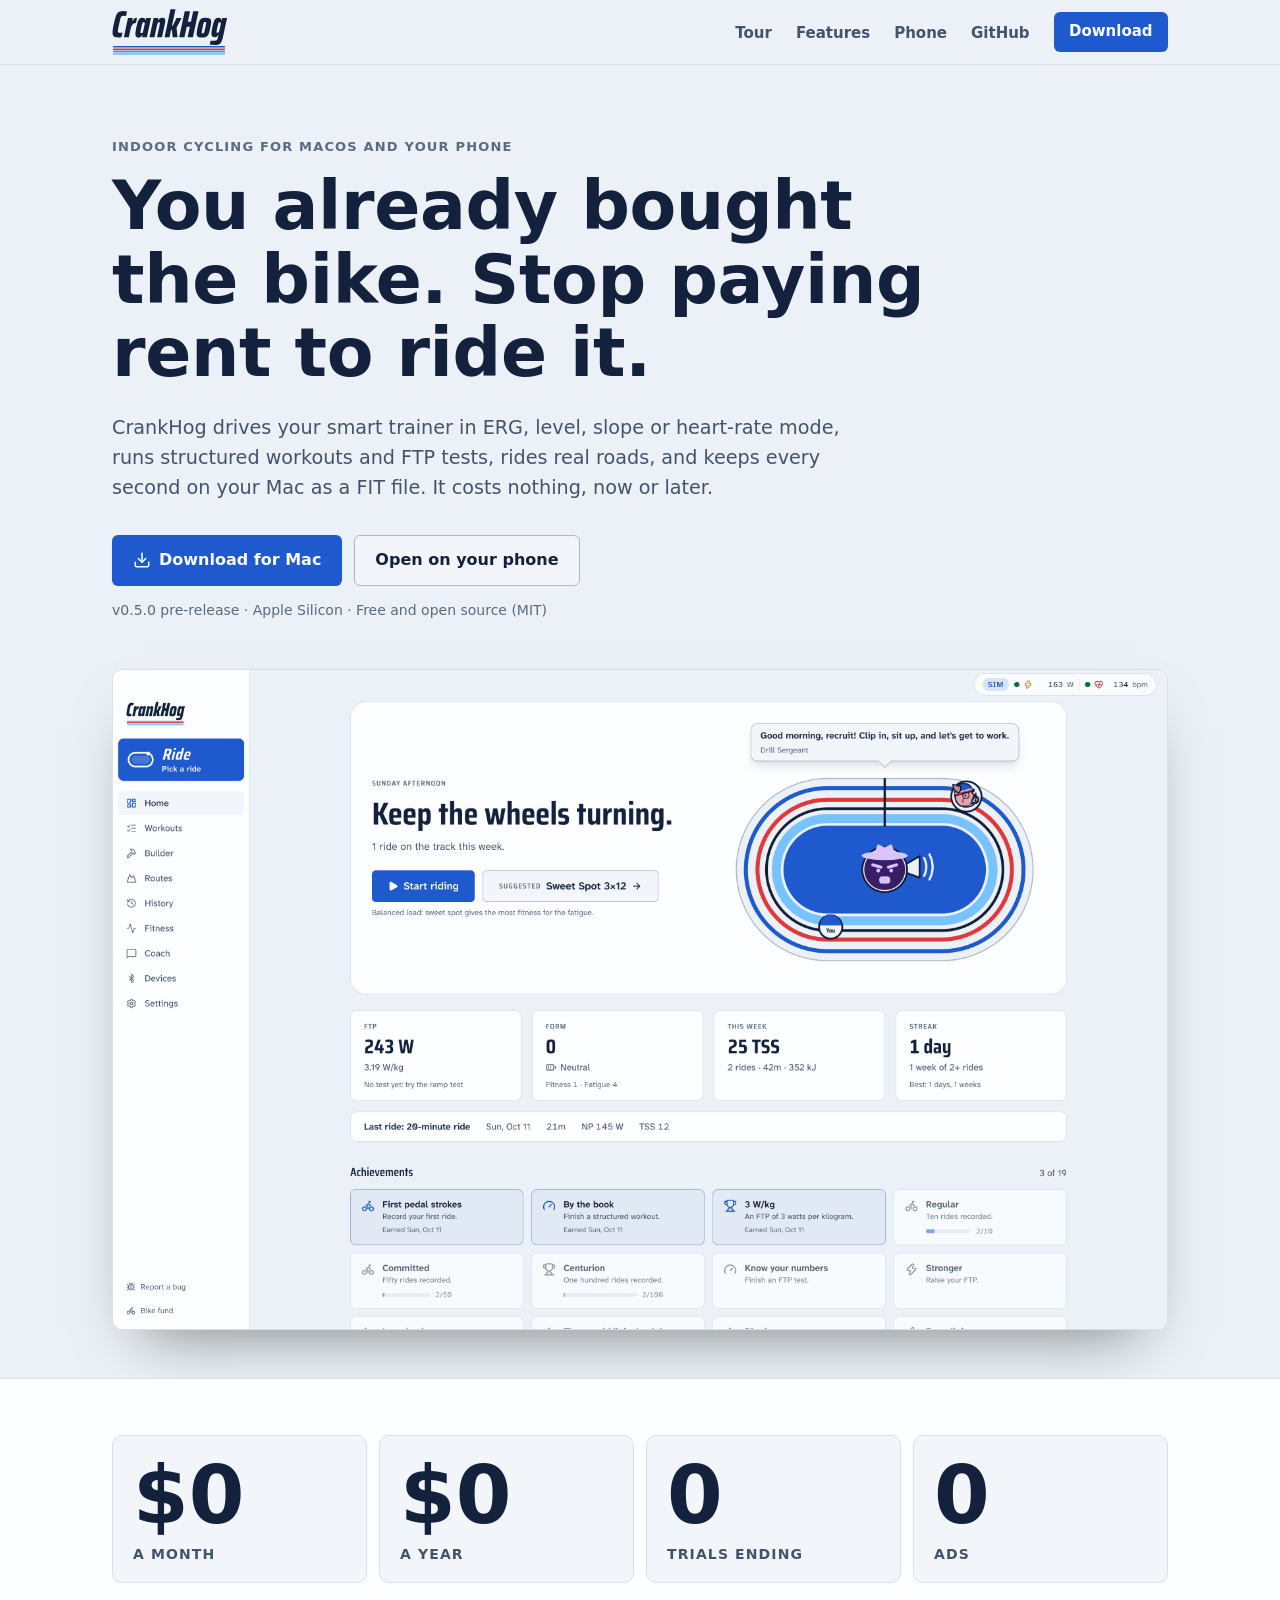
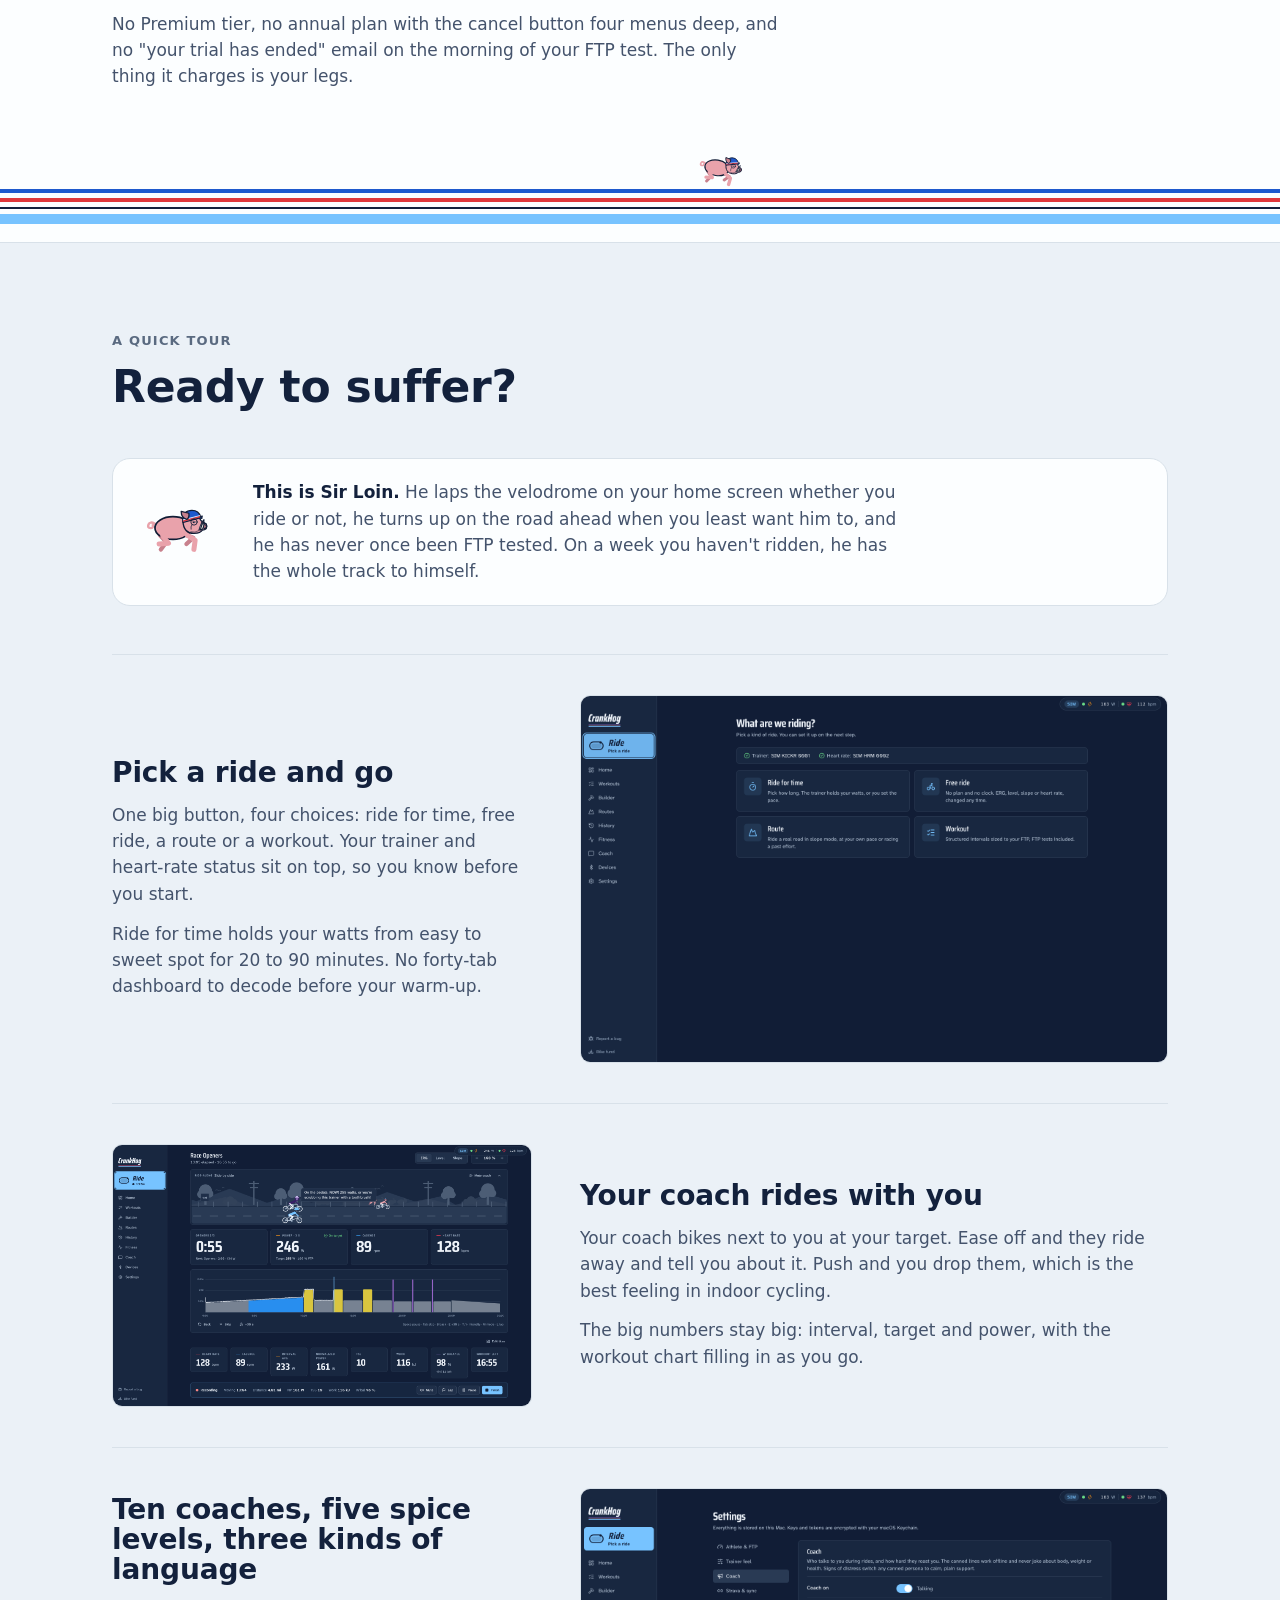
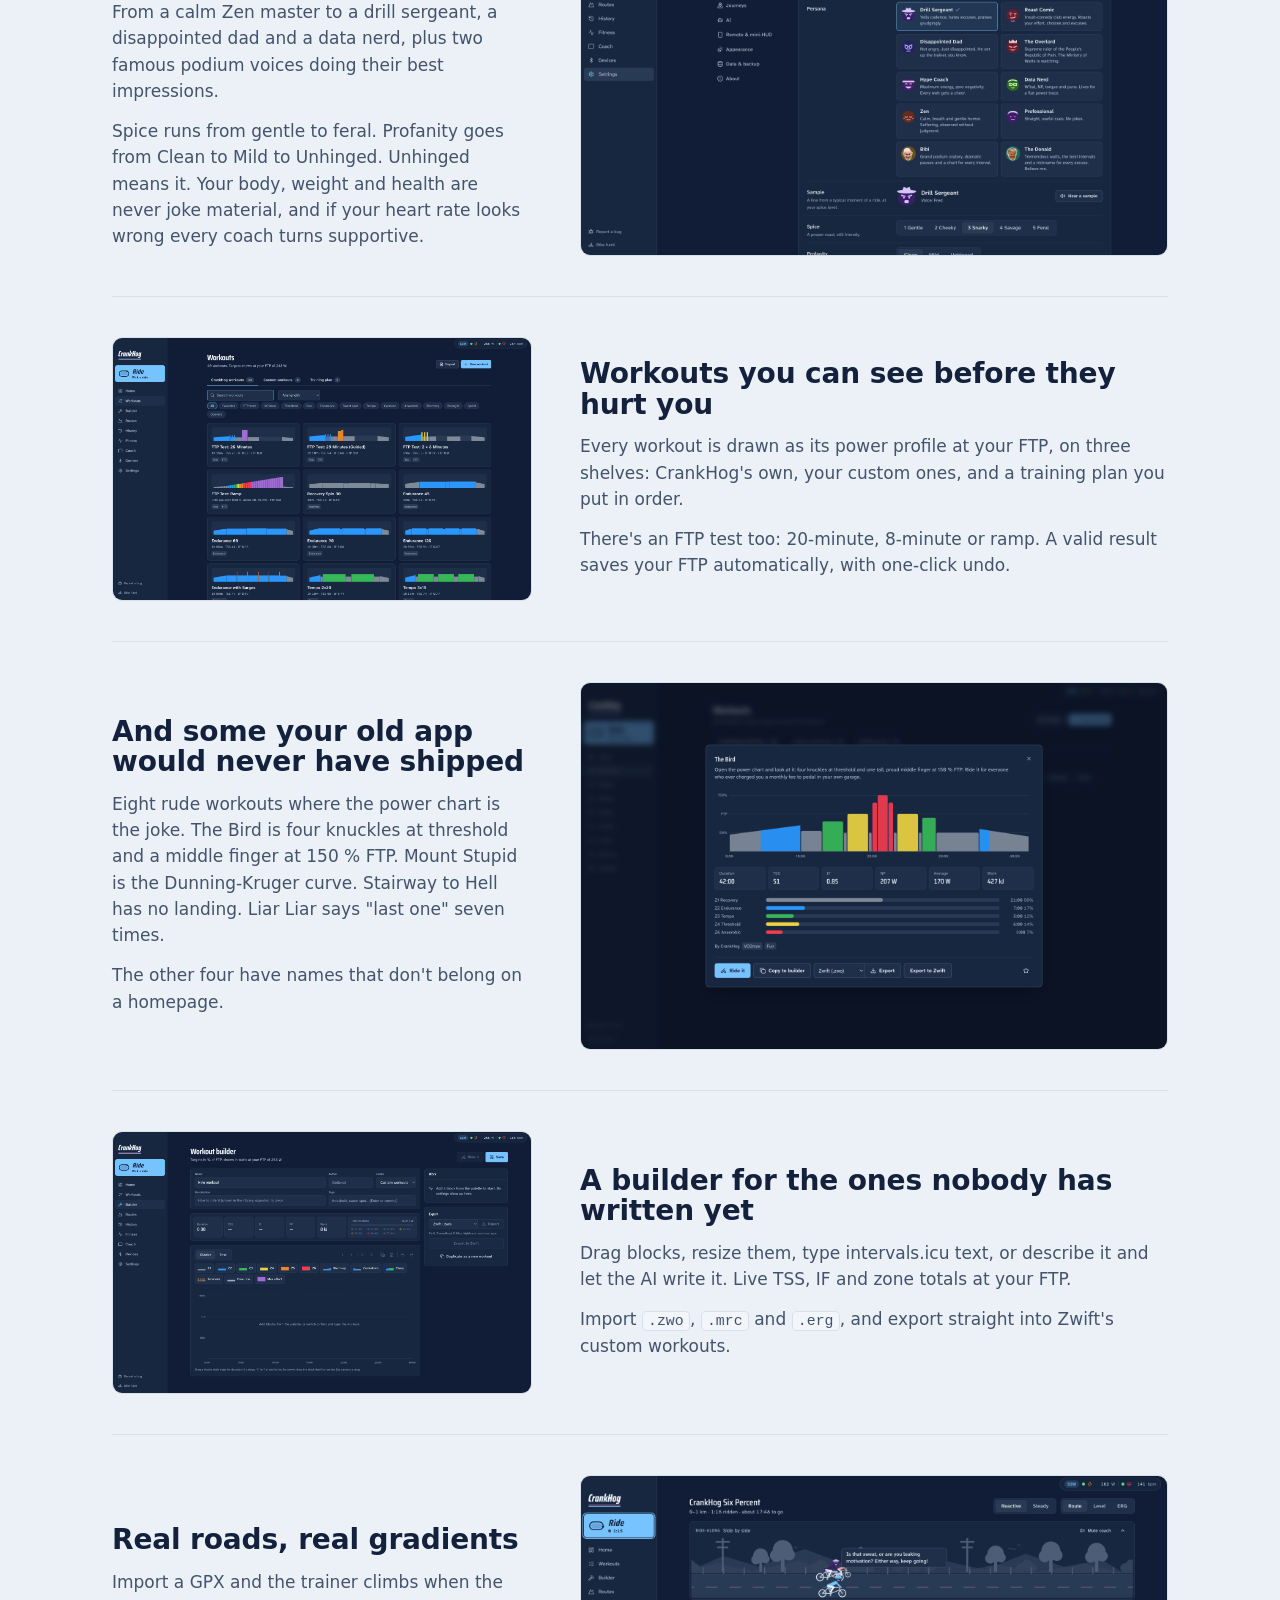
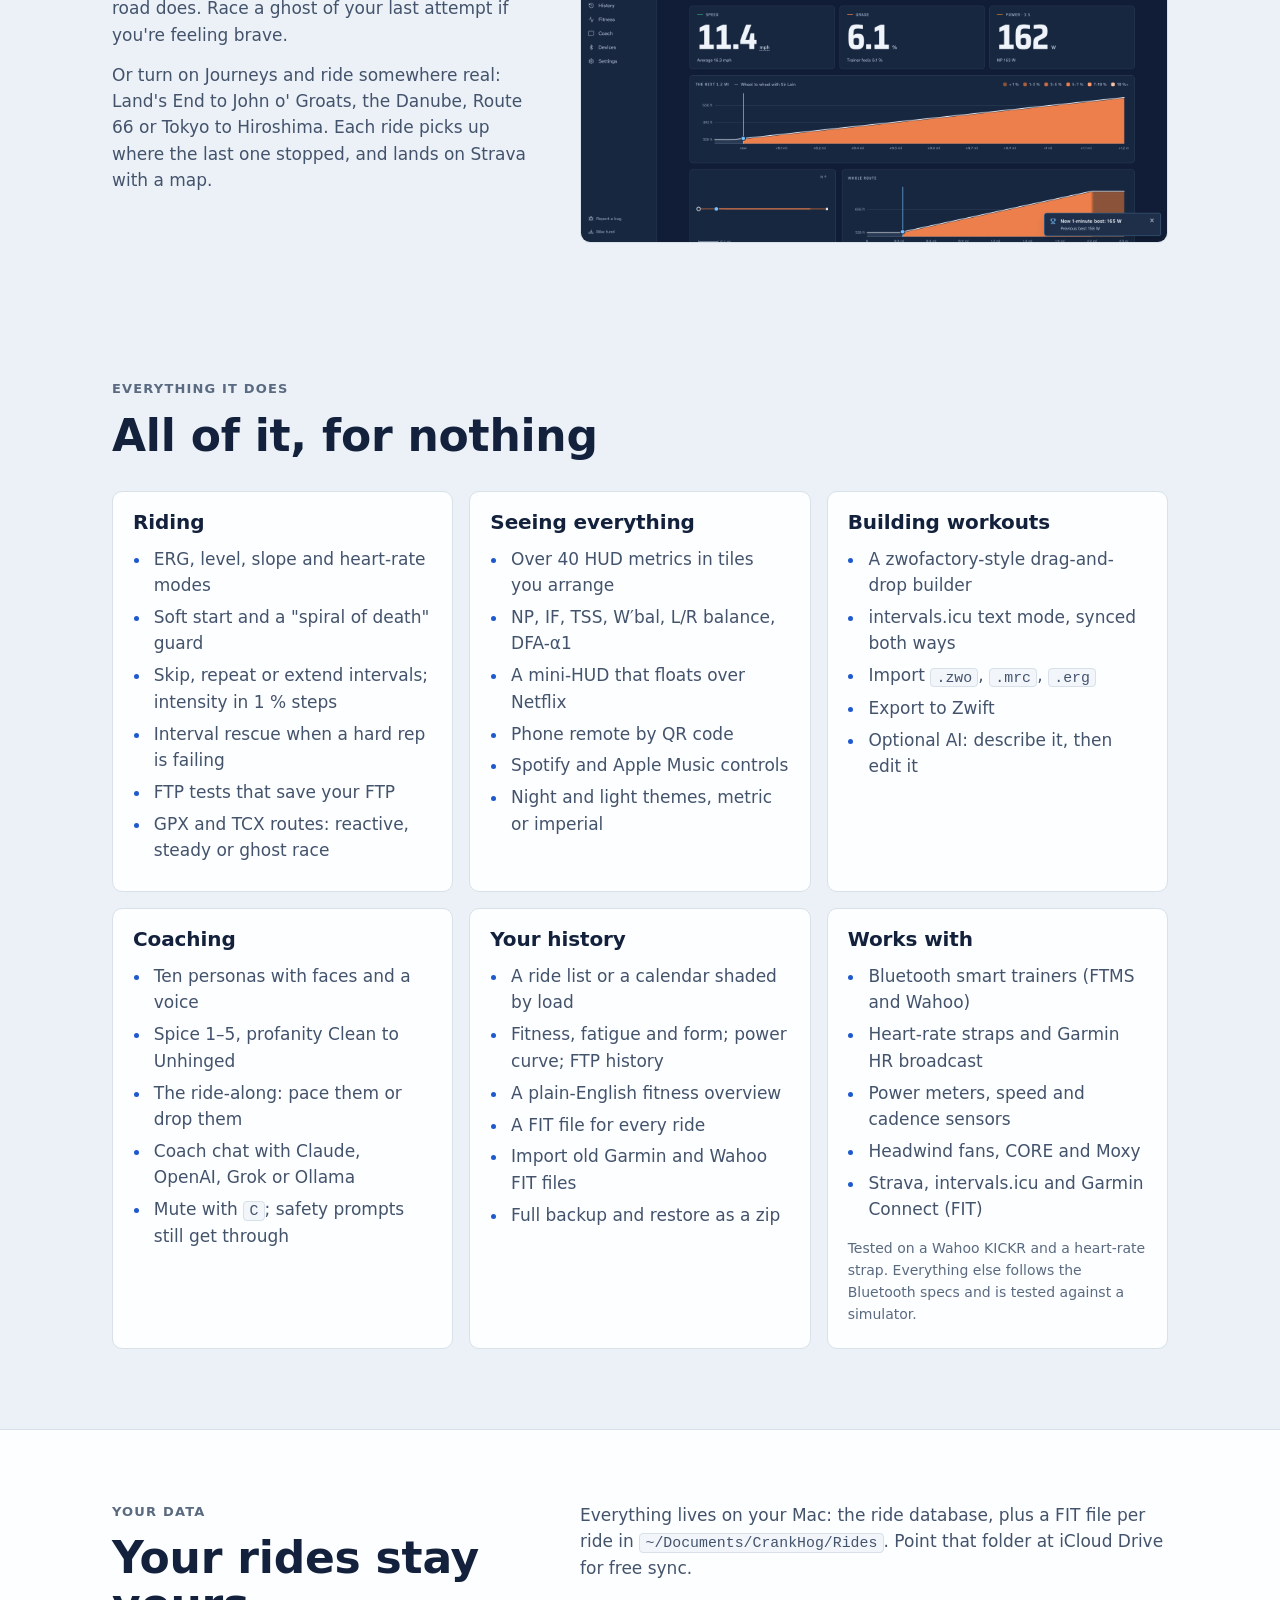
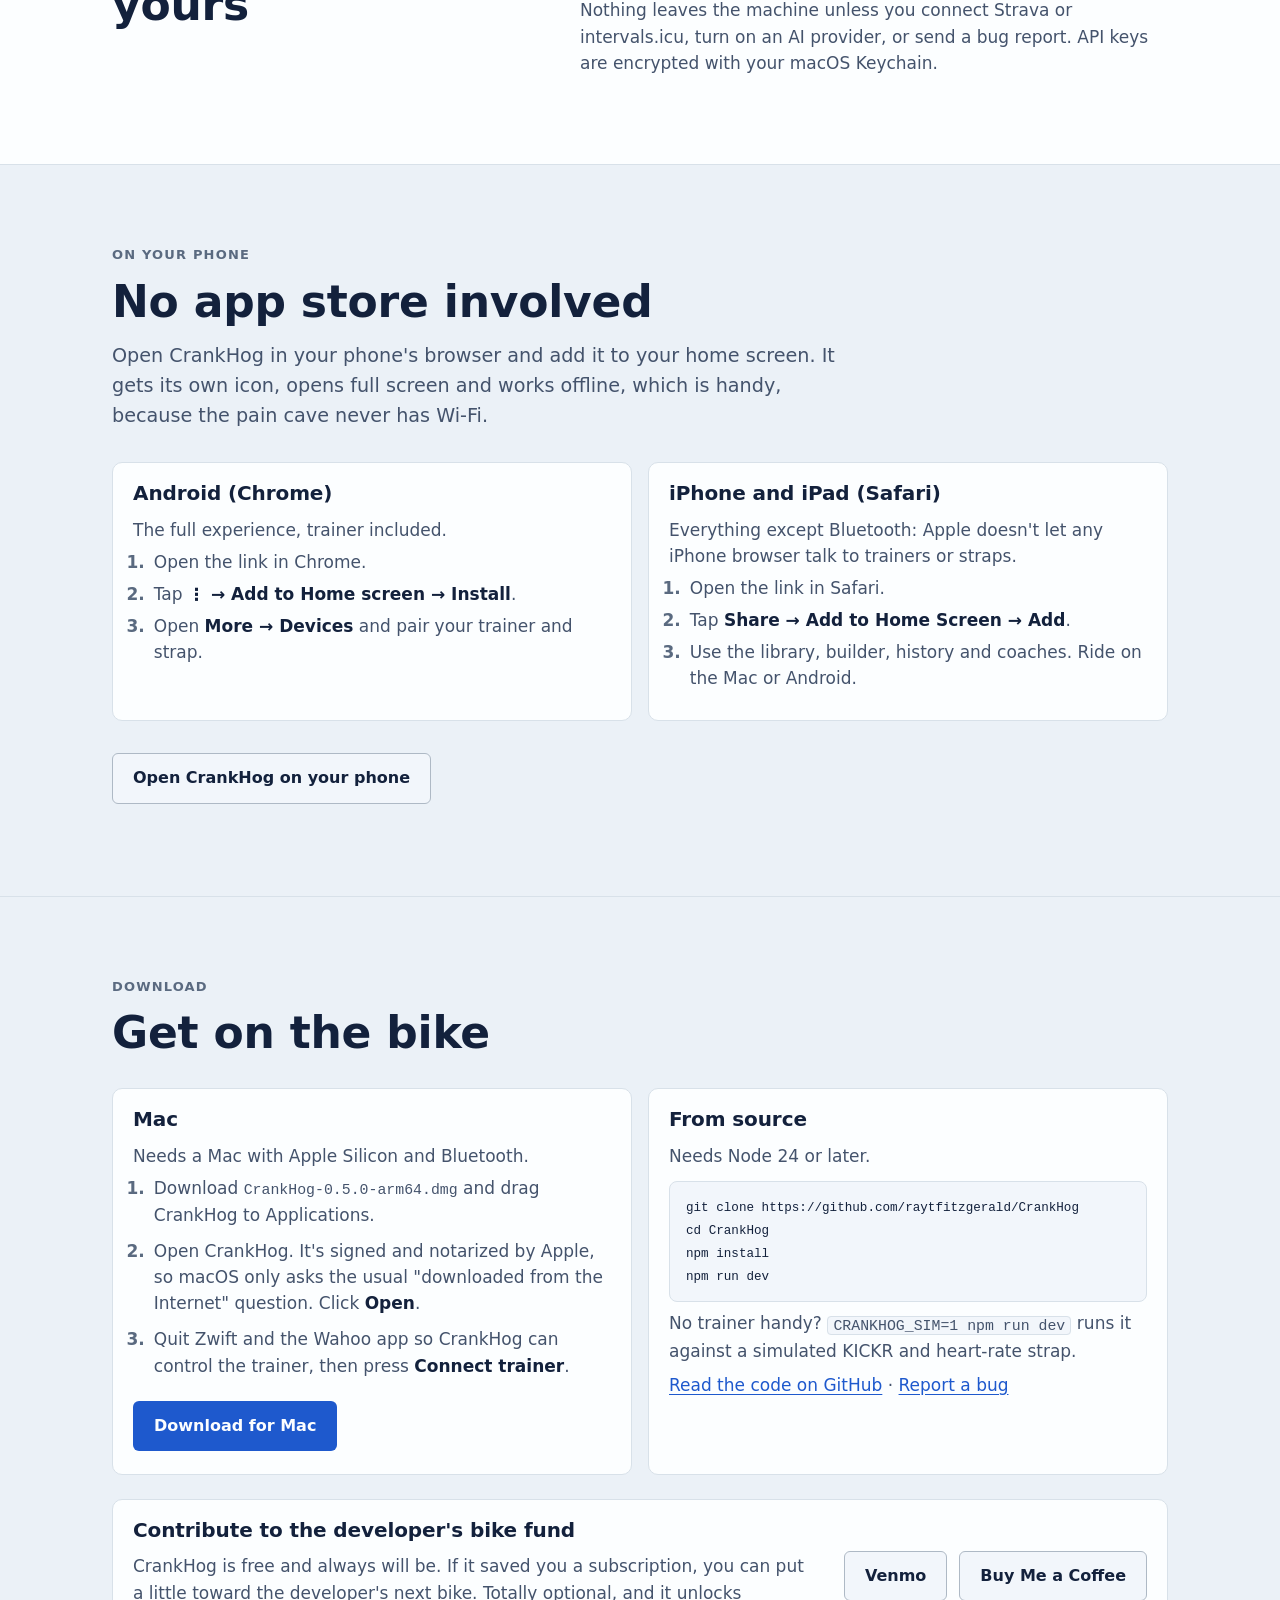
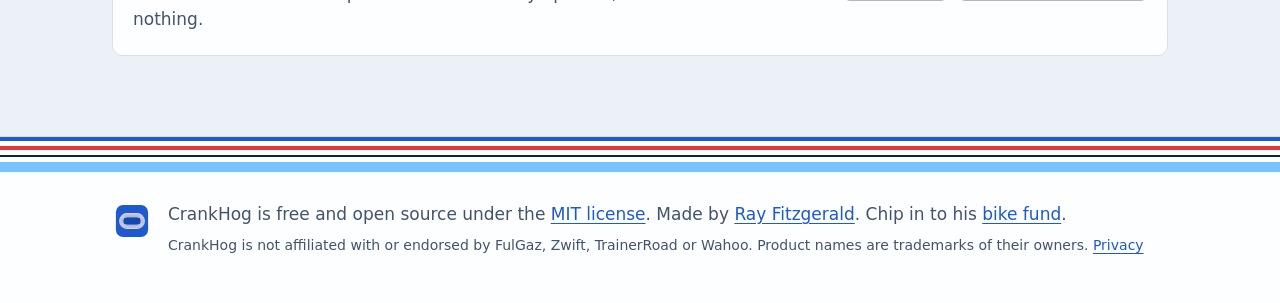
==== commit f501241a: "The hero headline spans the page, and says something new h1 carried `max-width: 16ch`, so on a 1120p" ====
--- a/index.html
+++ b/index.html
@@ -57,8 +57,8 @@
     <section class="hero" id="top">
       <div class="wrap">
         <p class="eyebrow">Indoor cycling for macOS and your phone</p>
-        <h1>The indoor trainer app that doesn't send you a bill every month.</h1>
-        <p class="lede">You bought the smart trainer. You bought the bike. CrankHog drives them in ERG, level, slope or heart-rate mode, runs structured workouts and FTP tests, rides real roads, and keeps every second on your Mac as a FIT file. It costs nothing, now or later.</p>
+        <h1>You already bought the bike. Stop paying rent to ride it.</h1>
+        <p class="lede">CrankHog drives your smart trainer in ERG, level, slope or heart-rate mode, runs structured workouts and FTP tests, rides real roads, and keeps every second on your Mac as a FIT file. It costs nothing, now or later.</p>
         <div class="cta-row">
           <a class="btn btn-primary" href="https://github.com/raytfitzgerald/CrankHog/releases" data-dmg>
             <svg aria-hidden="true" width="18" height="18" viewBox="0 0 24 24" fill="none" stroke="currentColor" stroke-width="2" stroke-linecap="round" stroke-linejoin="round"><path d="M12 15V3"/><path d="M21 15v4a2 2 0 0 1-2 2H5a2 2 0 0 1-2-2v-4"/><path d="m7 10 5 5 5-5"/></svg>
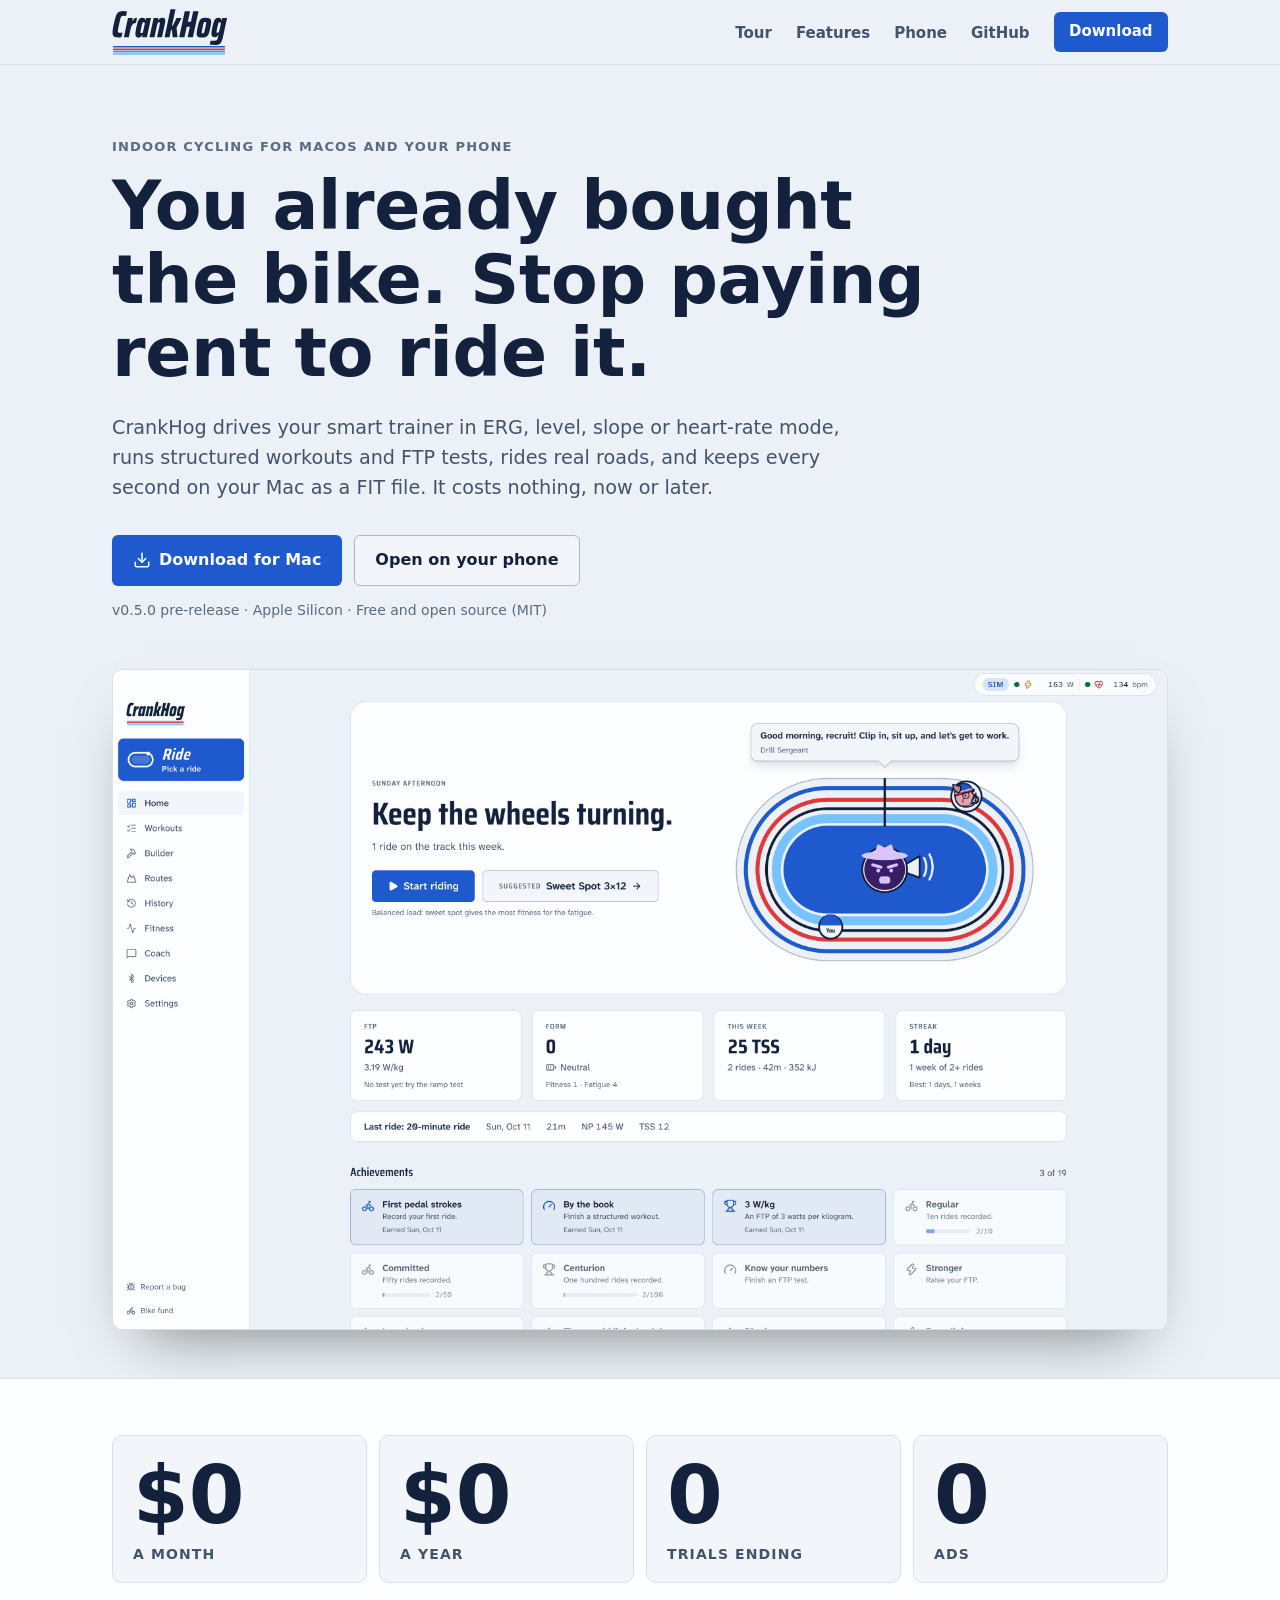
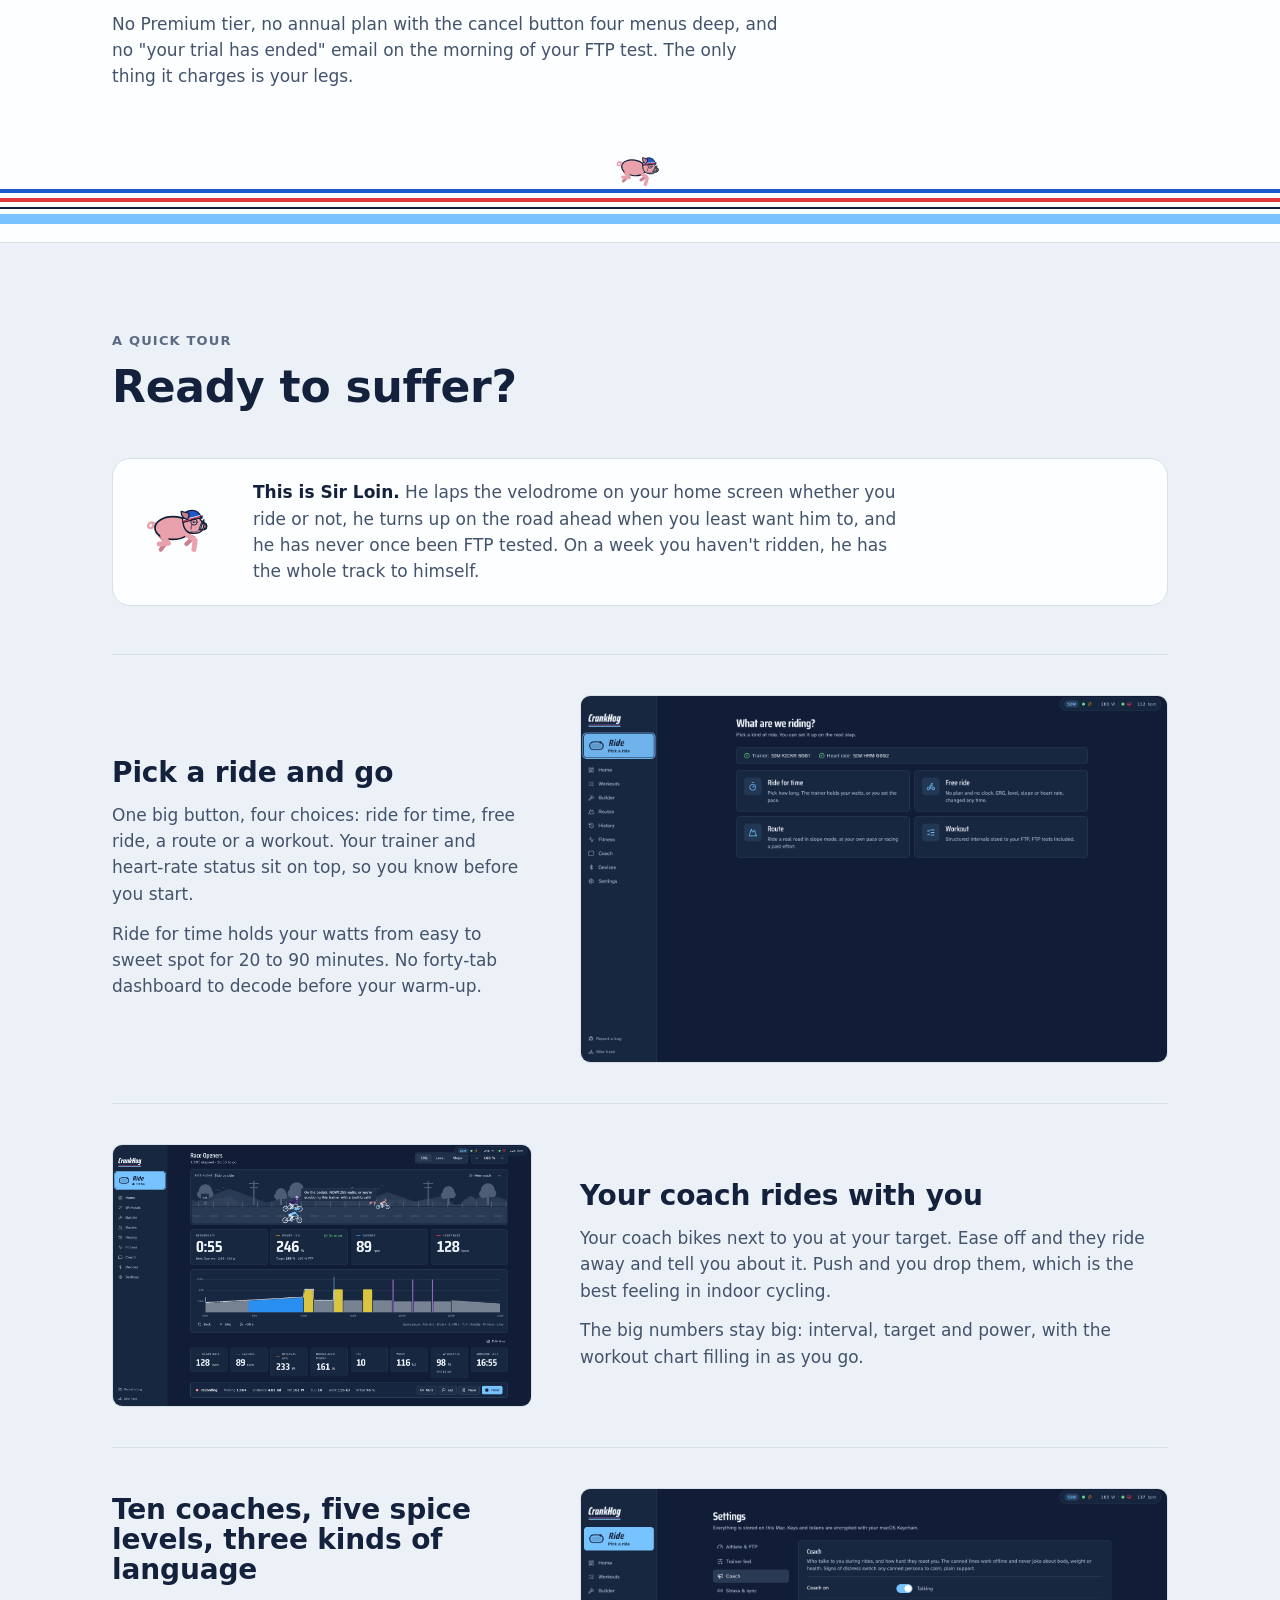
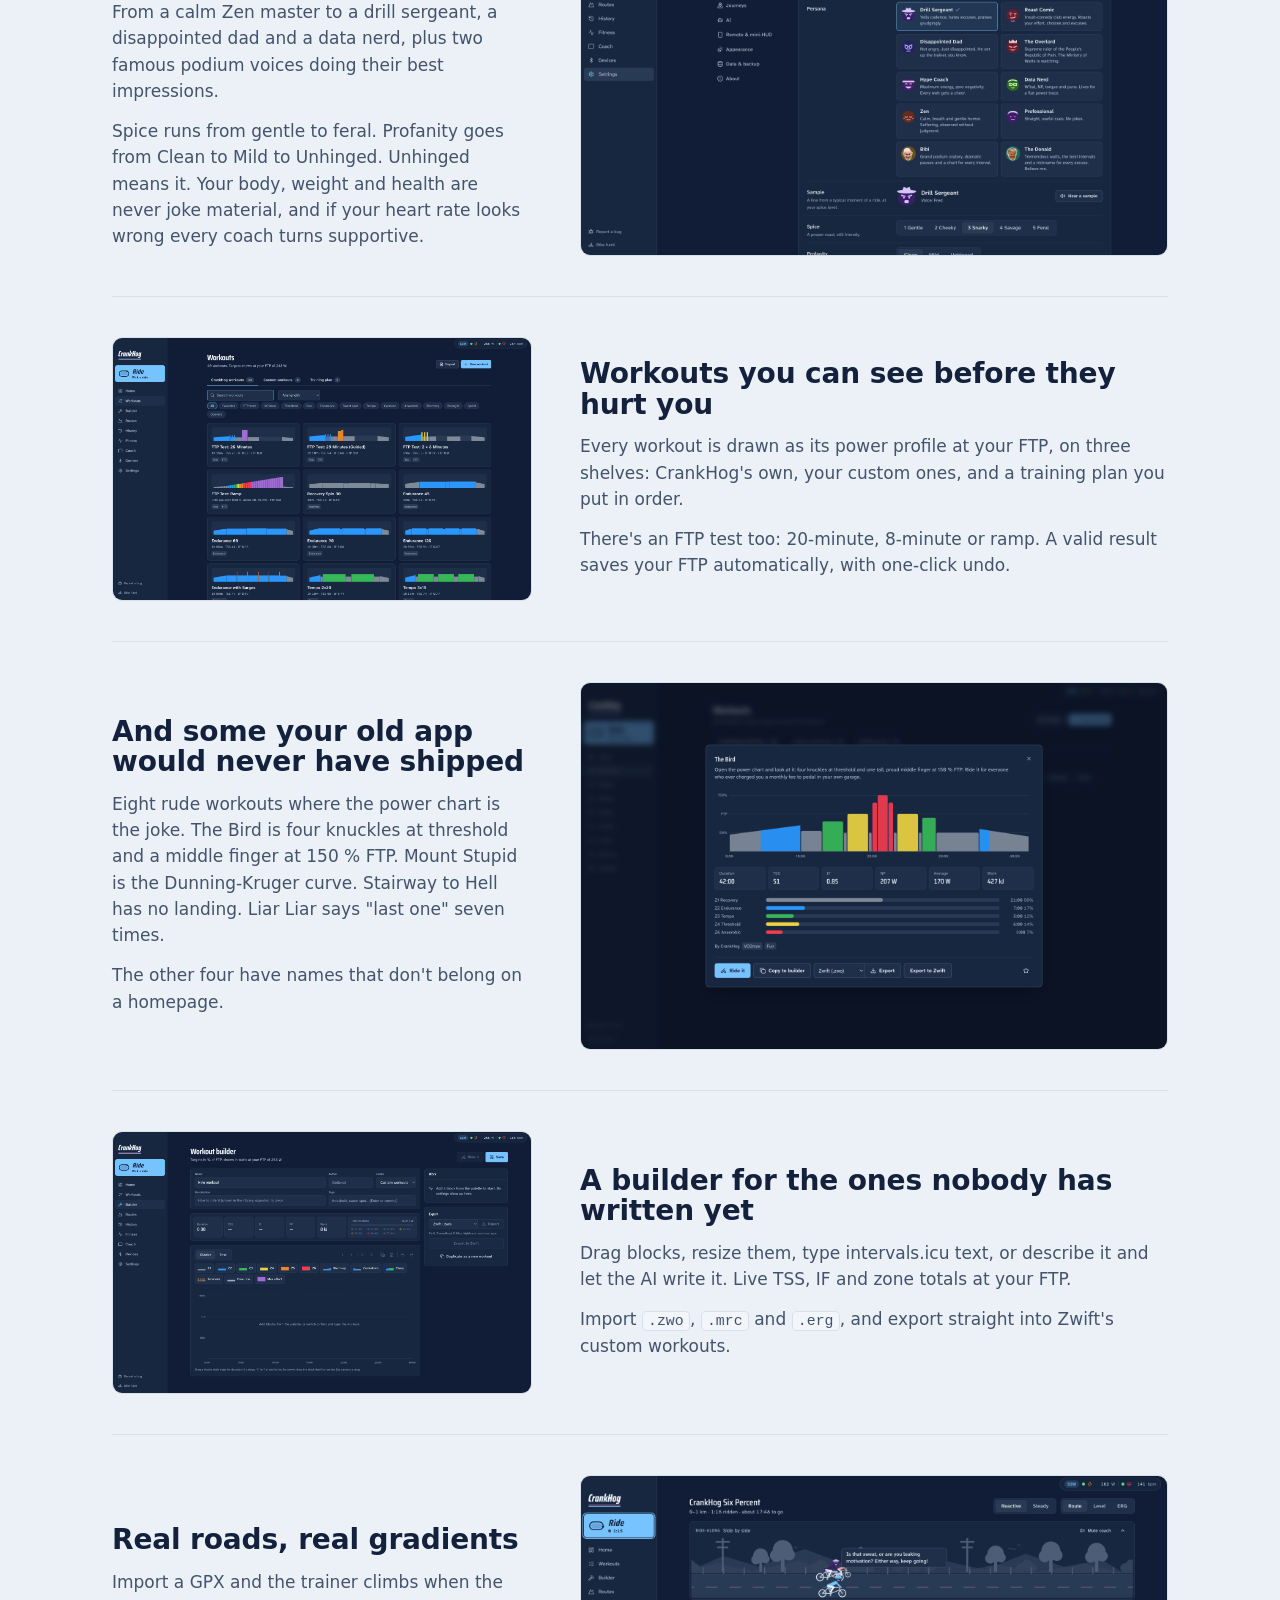
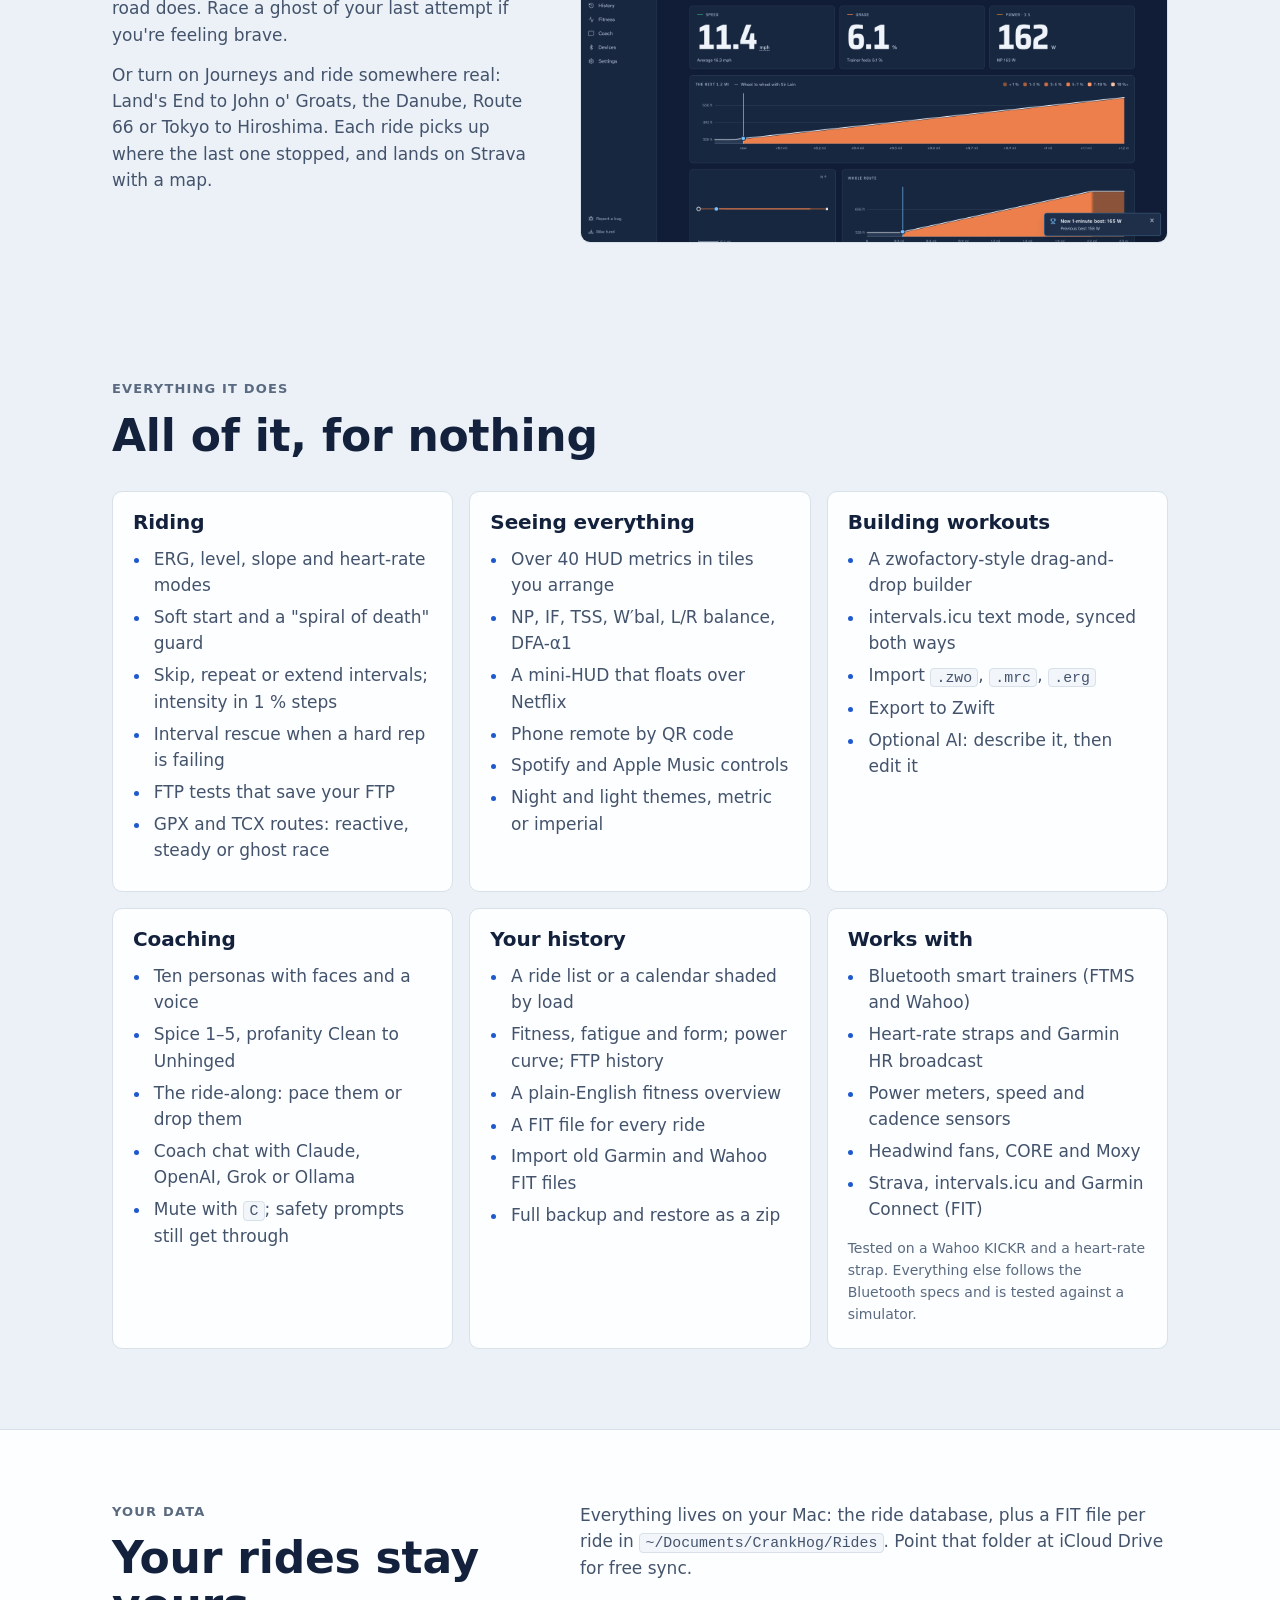
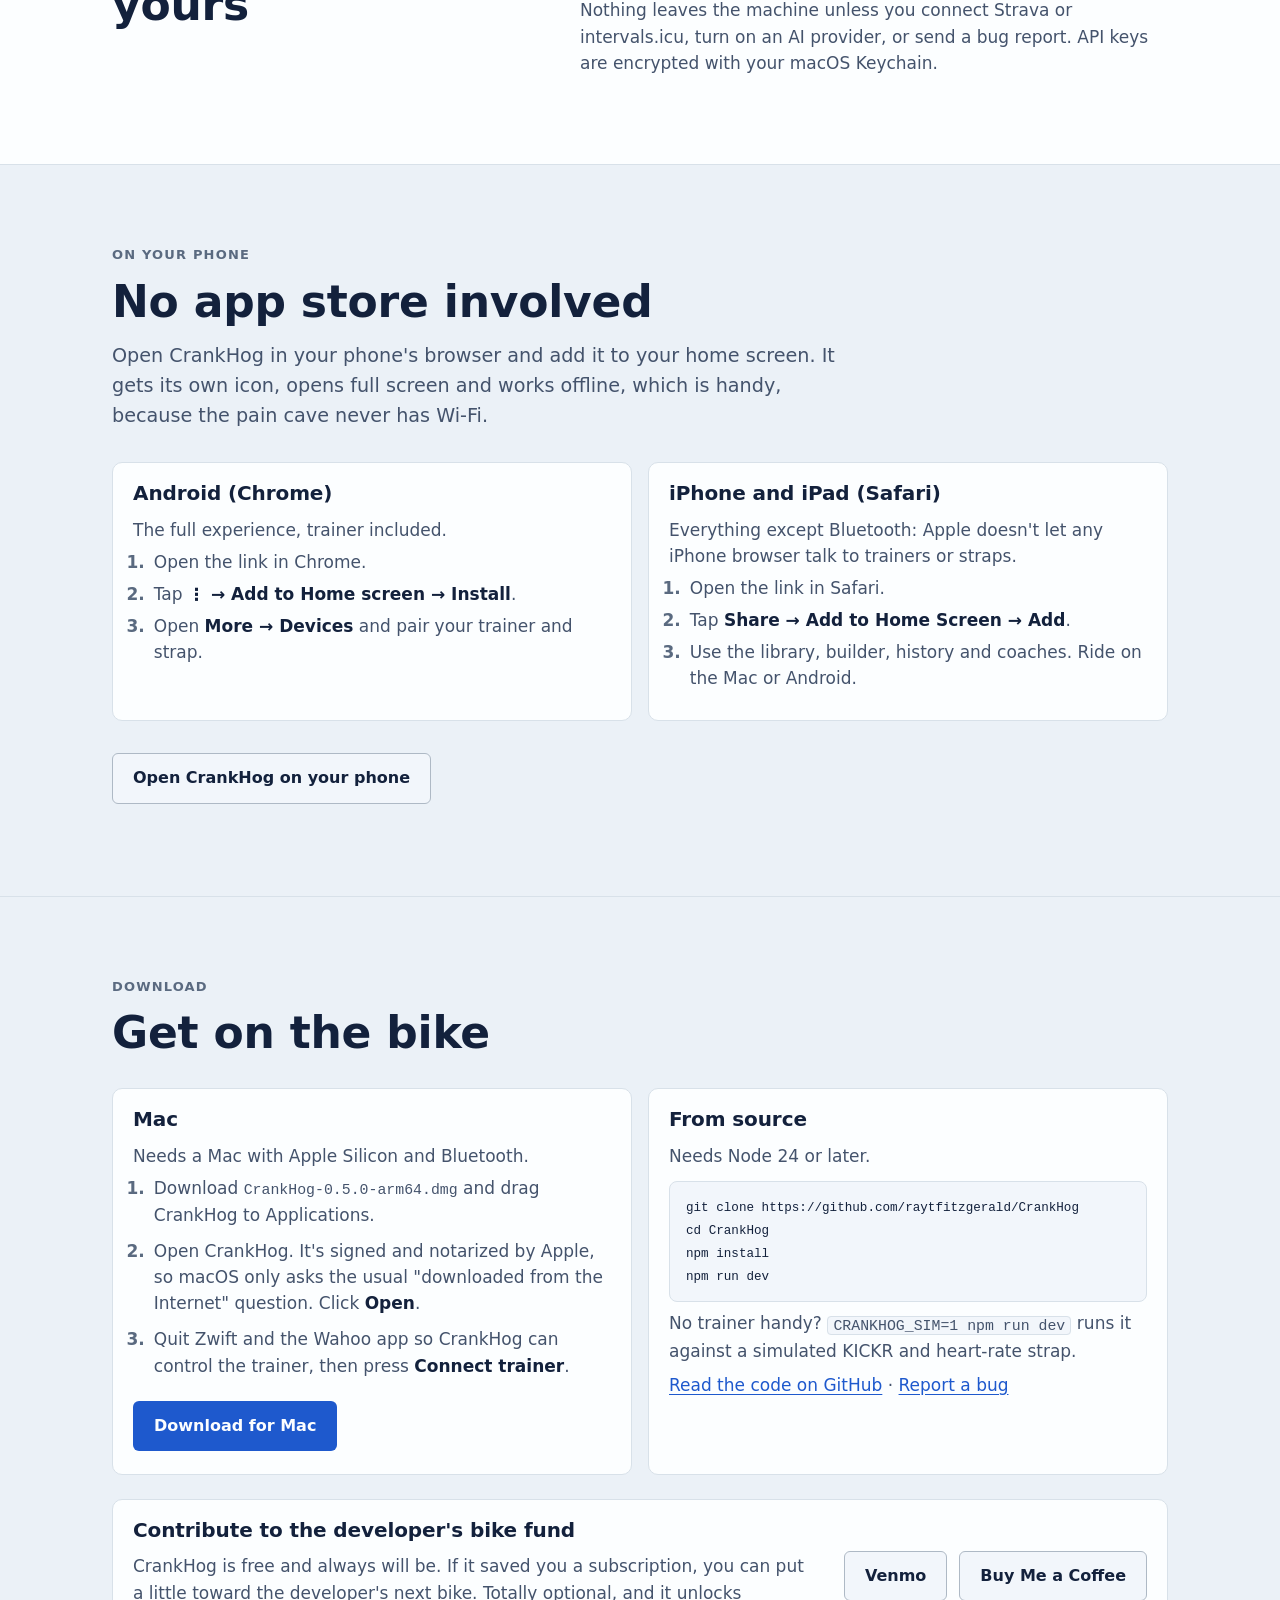
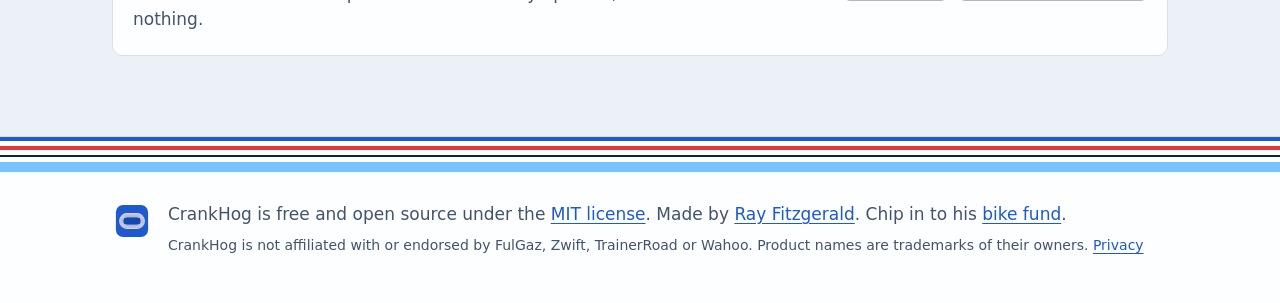
==== commit f69f4ac0: "Enable private, total-only Mac download click counts" ====
--- a/index.html
+++ b/index.html
@@ -509,5 +509,6 @@
       })
       .catch(() => {});
   </script>
+  <script defer src="download-tracking.js"></script>
 </body>
 </html>
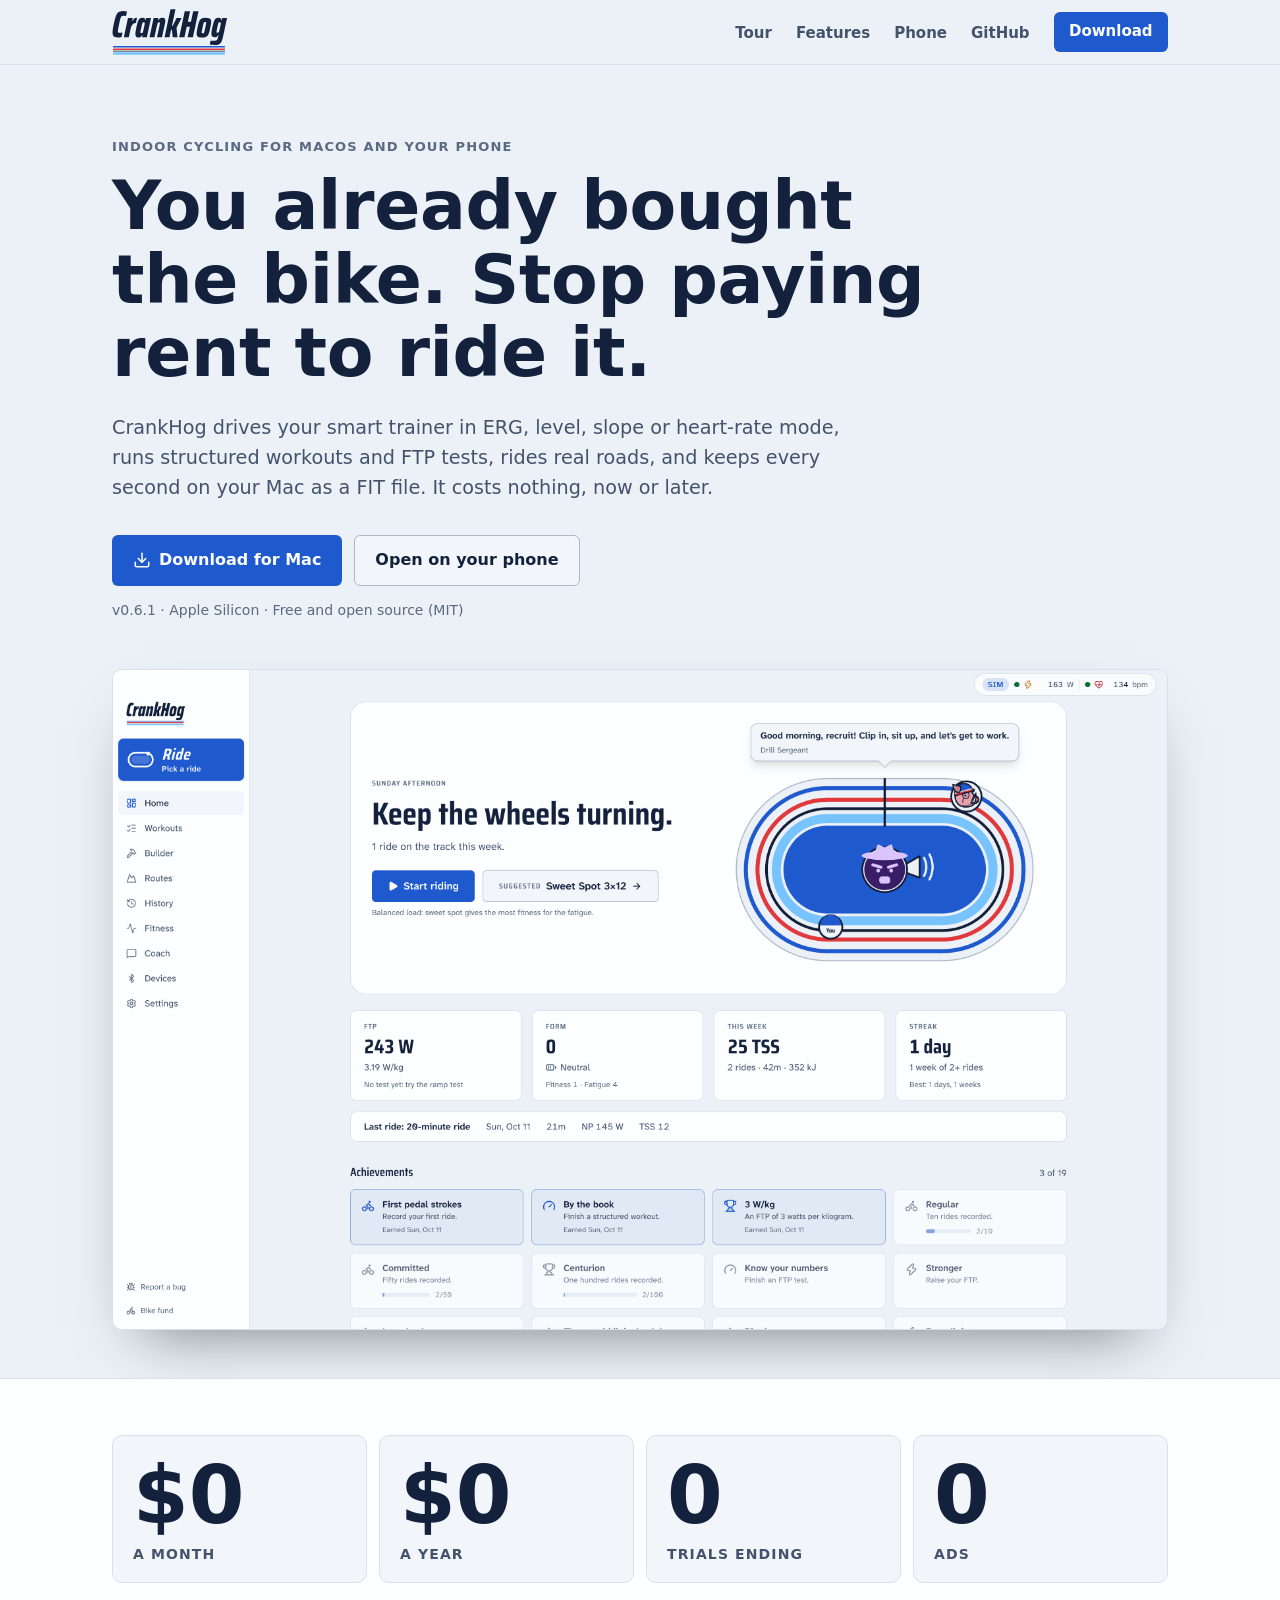
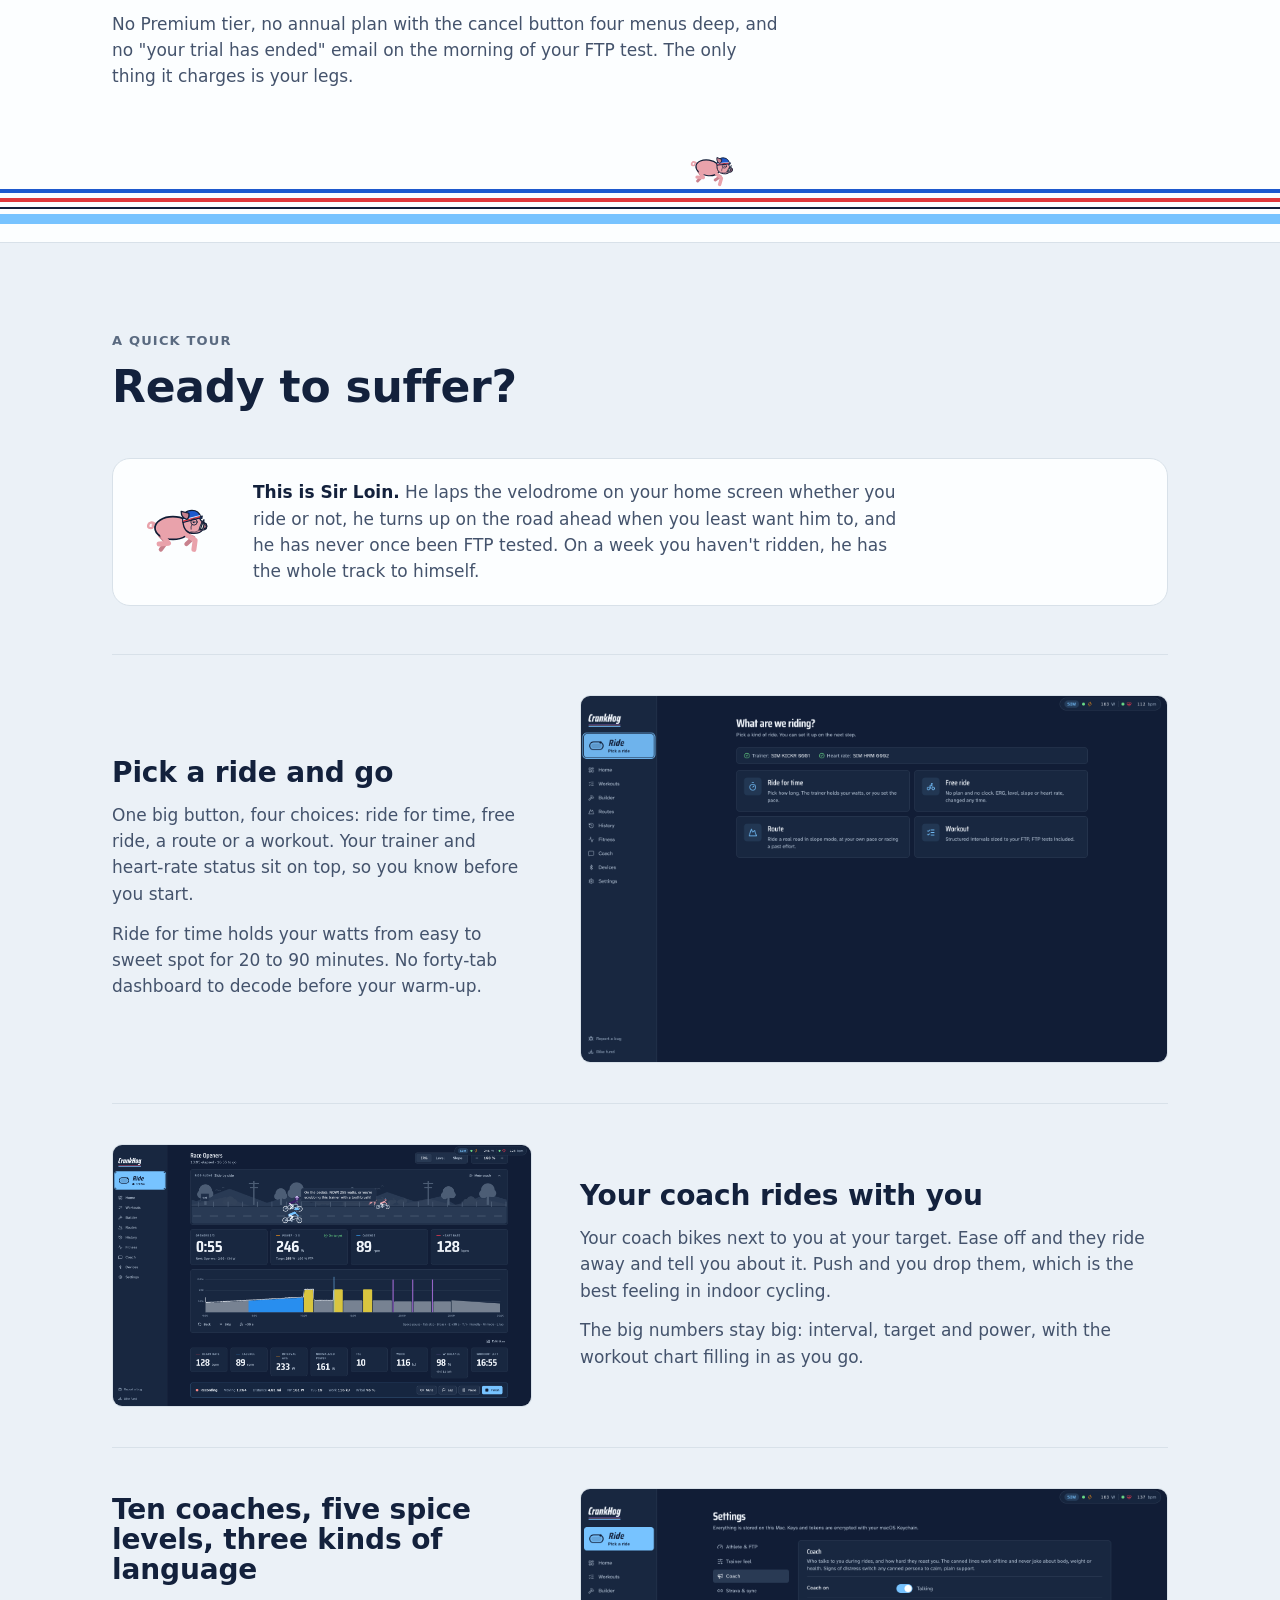
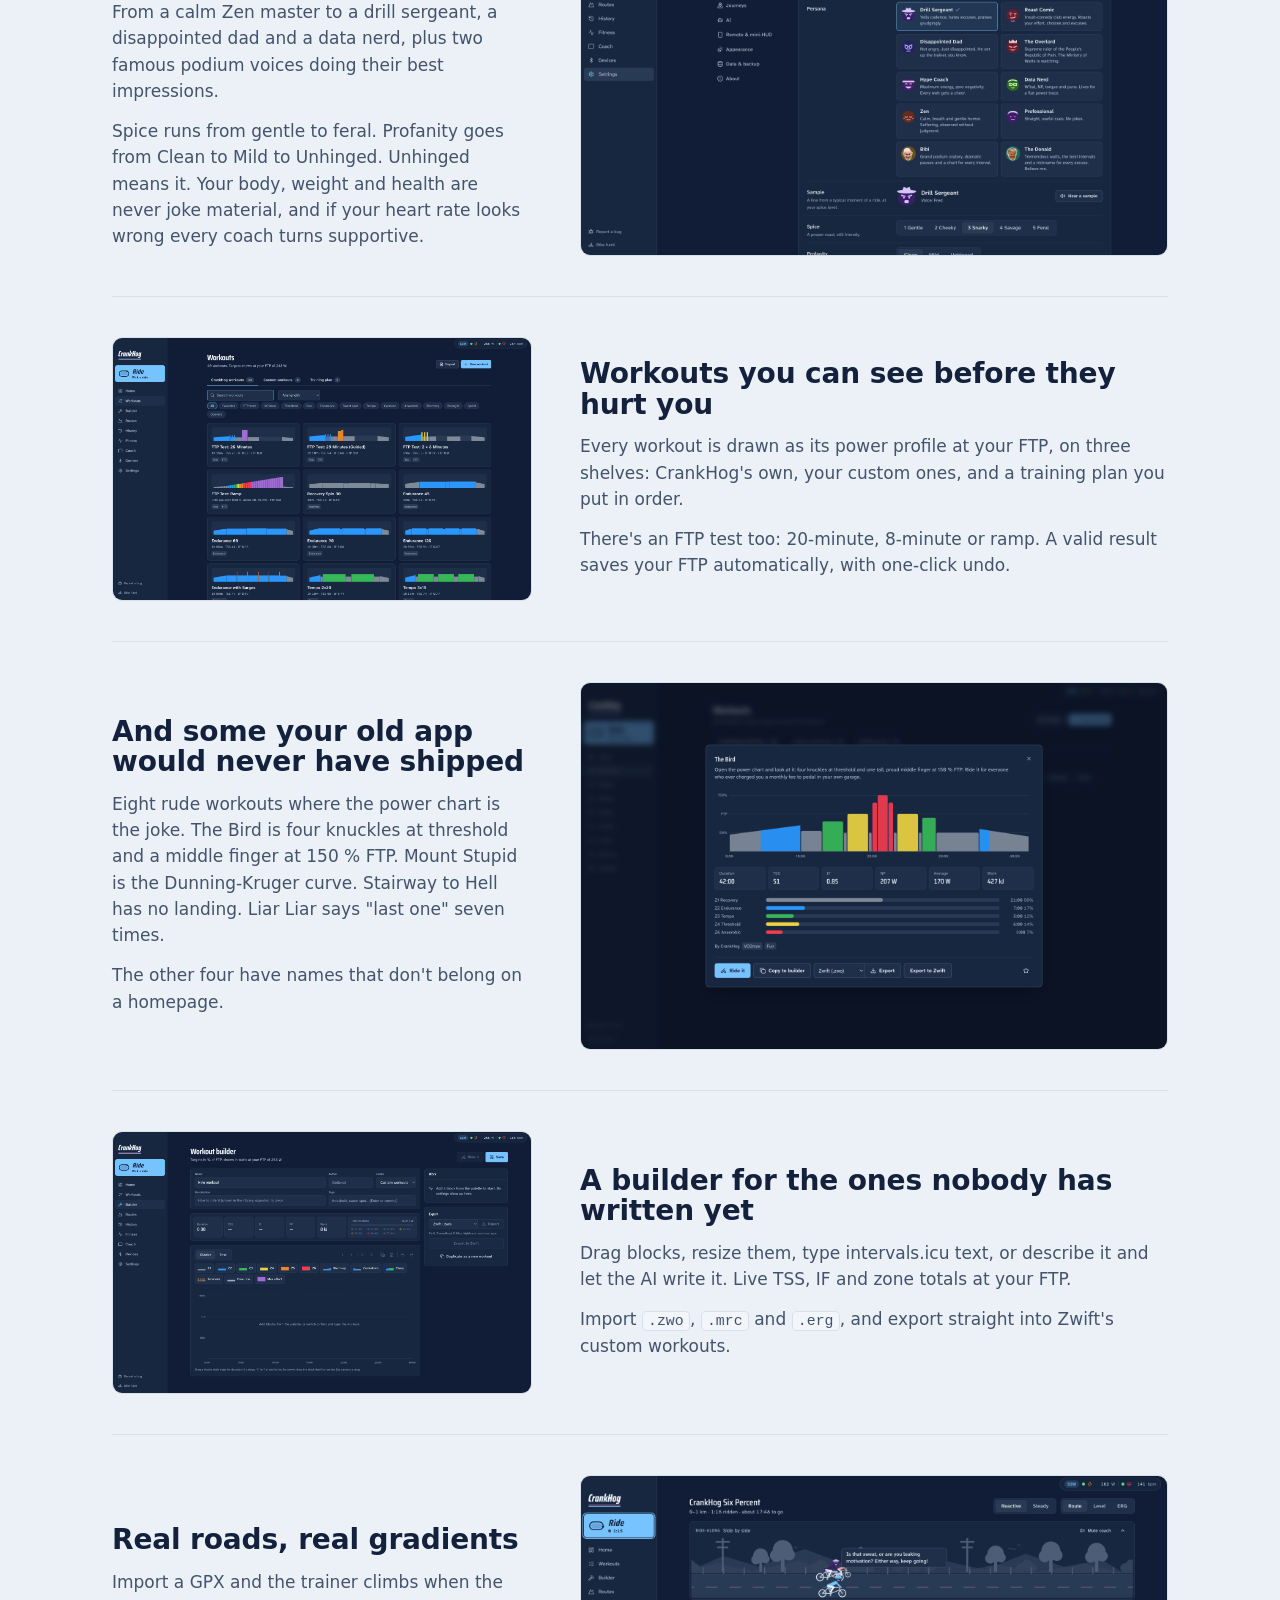
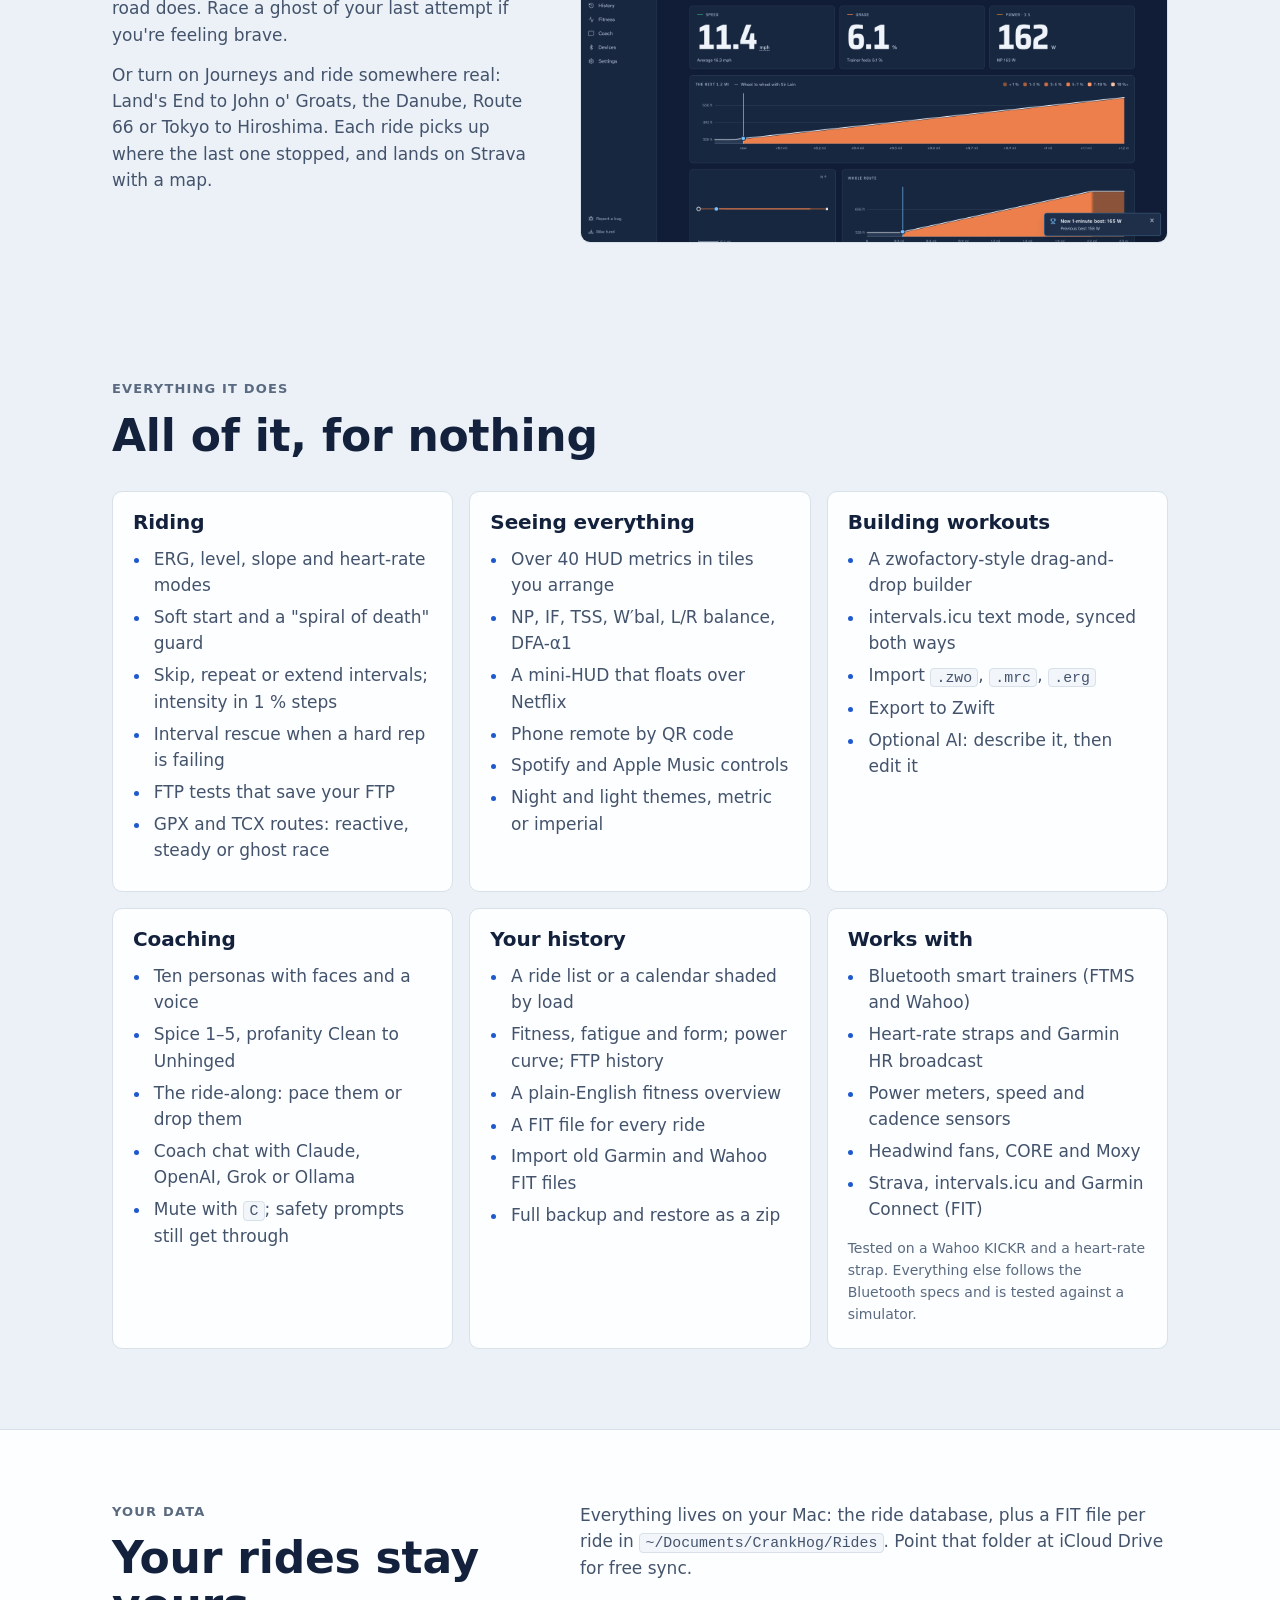
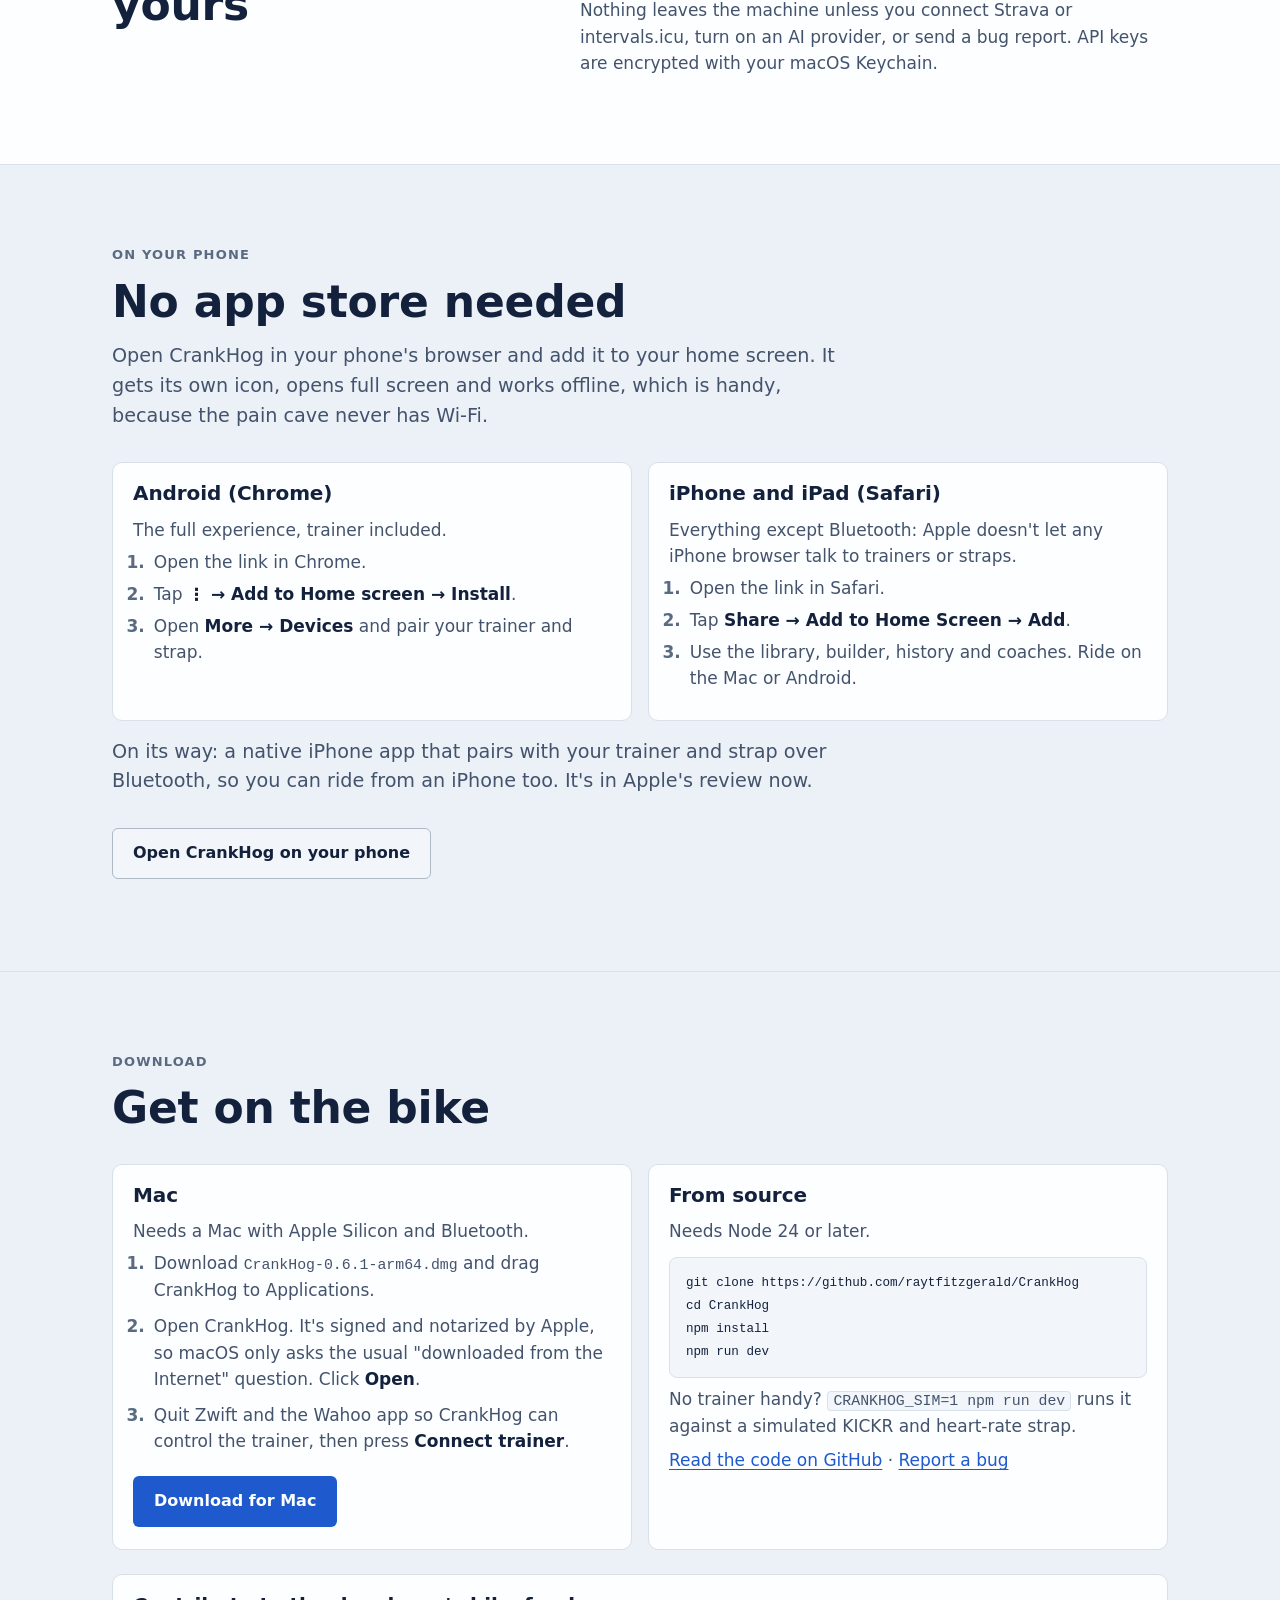
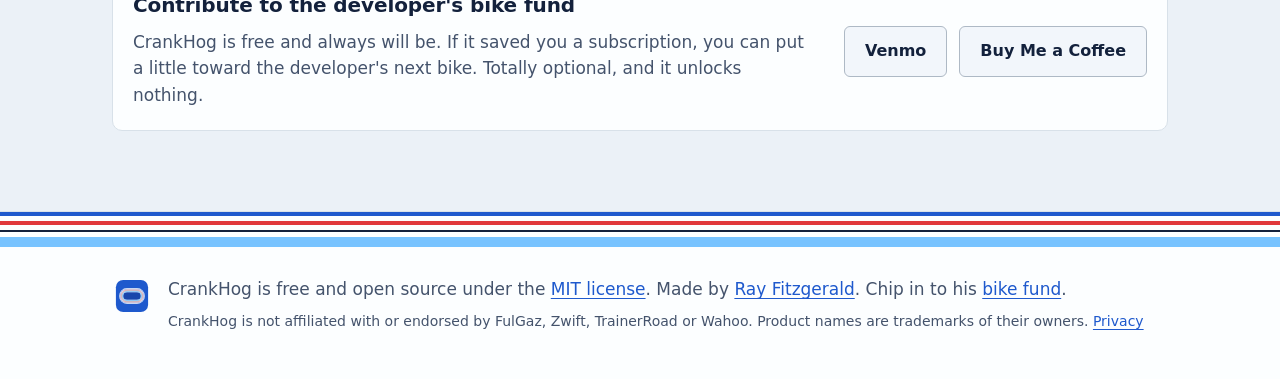
==== commit 6e71e833: "Catch the site up: v0.6.1, the iPhone app in review, camera in the privacy policy - The no-JavaScrip" ====
--- a/index.html
+++ b/index.html
@@ -66,7 +66,7 @@
           </a>
           <a class="btn btn-secondary" href="https://raytfitzgerald.github.io/CrankHog/">Open on your phone</a>
         </div>
-        <p class="fine"><span data-version>v0.5.0 pre-release</span> · Apple Silicon · Free and open source (MIT)</p>
+        <p class="fine"><span data-version>v0.6.1</span> · Apple Silicon · Free and open source (MIT)</p>
 
         <figure class="hero-shot">
           <picture>
@@ -270,7 +270,7 @@
     <section id="phone" class="phone" aria-labelledby="phone-title">
       <div class="wrap">
         <p class="eyebrow">On your phone</p>
-        <h2 id="phone-title">No app store involved</h2>
+        <h2 id="phone-title">No app store needed</h2>
         <p class="section-lede">Open CrankHog in your phone's browser and add it to your home screen. It gets its own icon, opens full screen and works offline, which is handy, because the pain cave never has Wi-Fi.</p>
         <div class="grid two">
           <div class="card">
@@ -292,6 +292,7 @@
             </ol>
           </div>
         </div>
+        <p class="section-lede">On its way: a native iPhone app that pairs with your trainer and strap over Bluetooth, so you can ride from an iPhone too. It's in Apple's review now.</p>
         <p class="cta-row"><a class="btn btn-secondary" href="https://raytfitzgerald.github.io/CrankHog/">Open CrankHog on your phone</a></p>
       </div>
     </section>
@@ -306,7 +307,7 @@
             <h3>Mac</h3>
             <p>Needs a Mac with Apple Silicon and Bluetooth.</p>
             <ol>
-              <li>Download <span class="mono" data-dmg-name>CrankHog-0.5.0-arm64.dmg</span> and drag CrankHog to Applications.</li>
+              <li>Download <span class="mono" data-dmg-name>CrankHog-0.6.1-arm64.dmg</span> and drag CrankHog to Applications.</li>
               <li>Open CrankHog. It's signed and notarized by Apple, so macOS only asks the usual "downloaded from the Internet" question. Click <strong>Open</strong>.</li>
               <li>Quit Zwift and the Wahoo app so CrankHog can control the trainer, then press <strong>Connect trainer</strong>.</li>
             </ol>
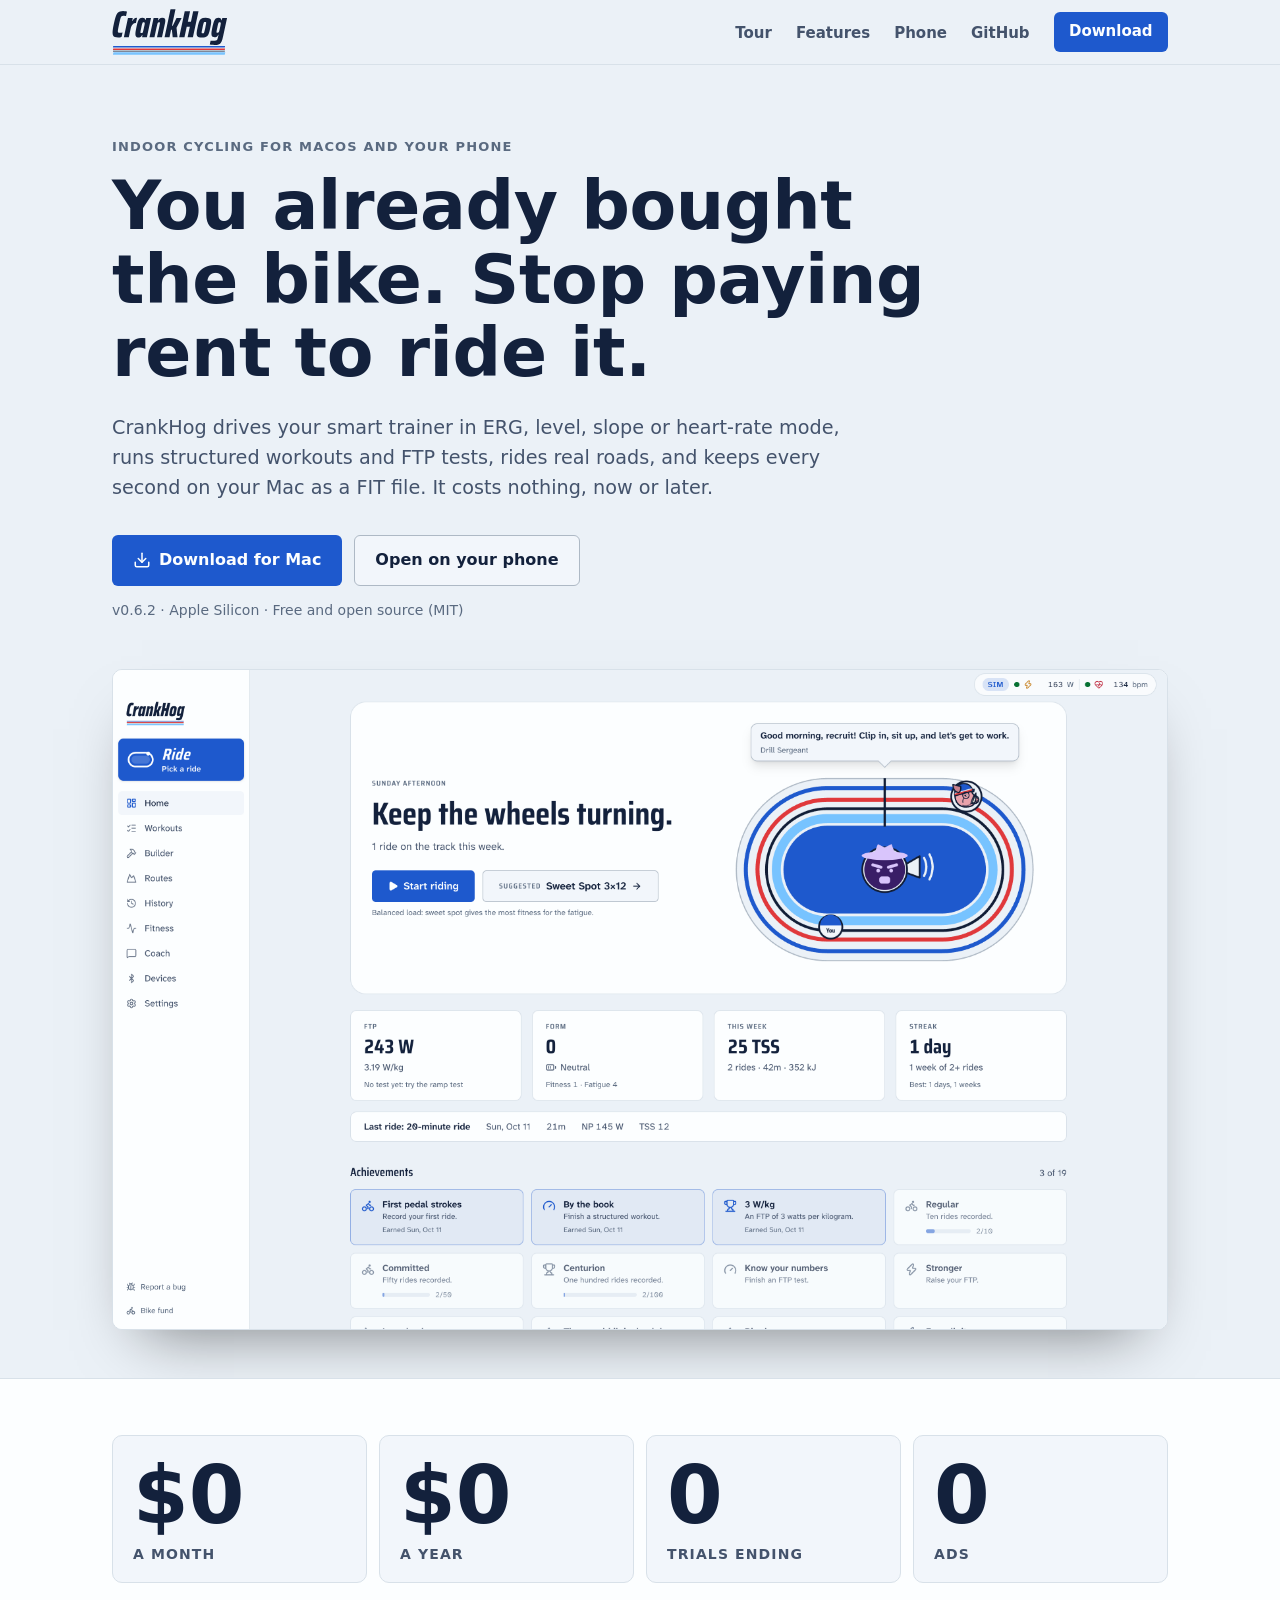
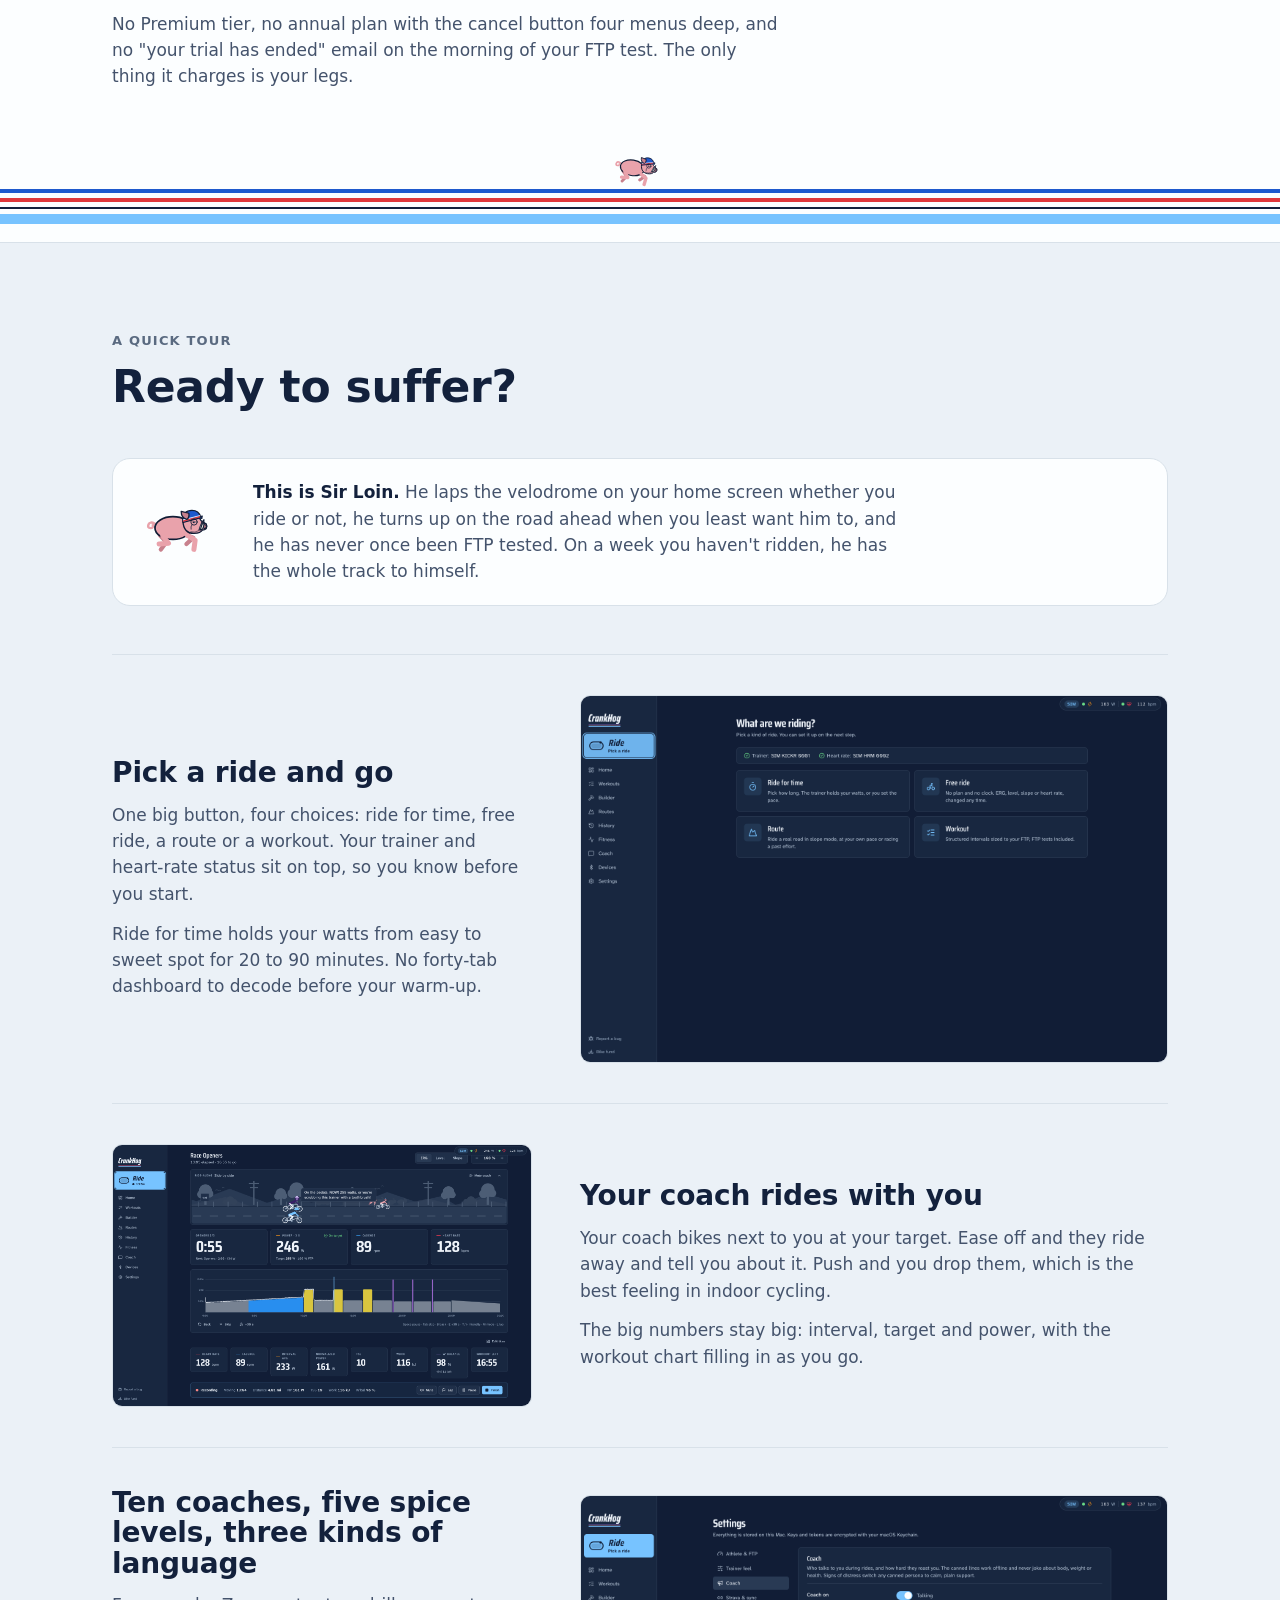
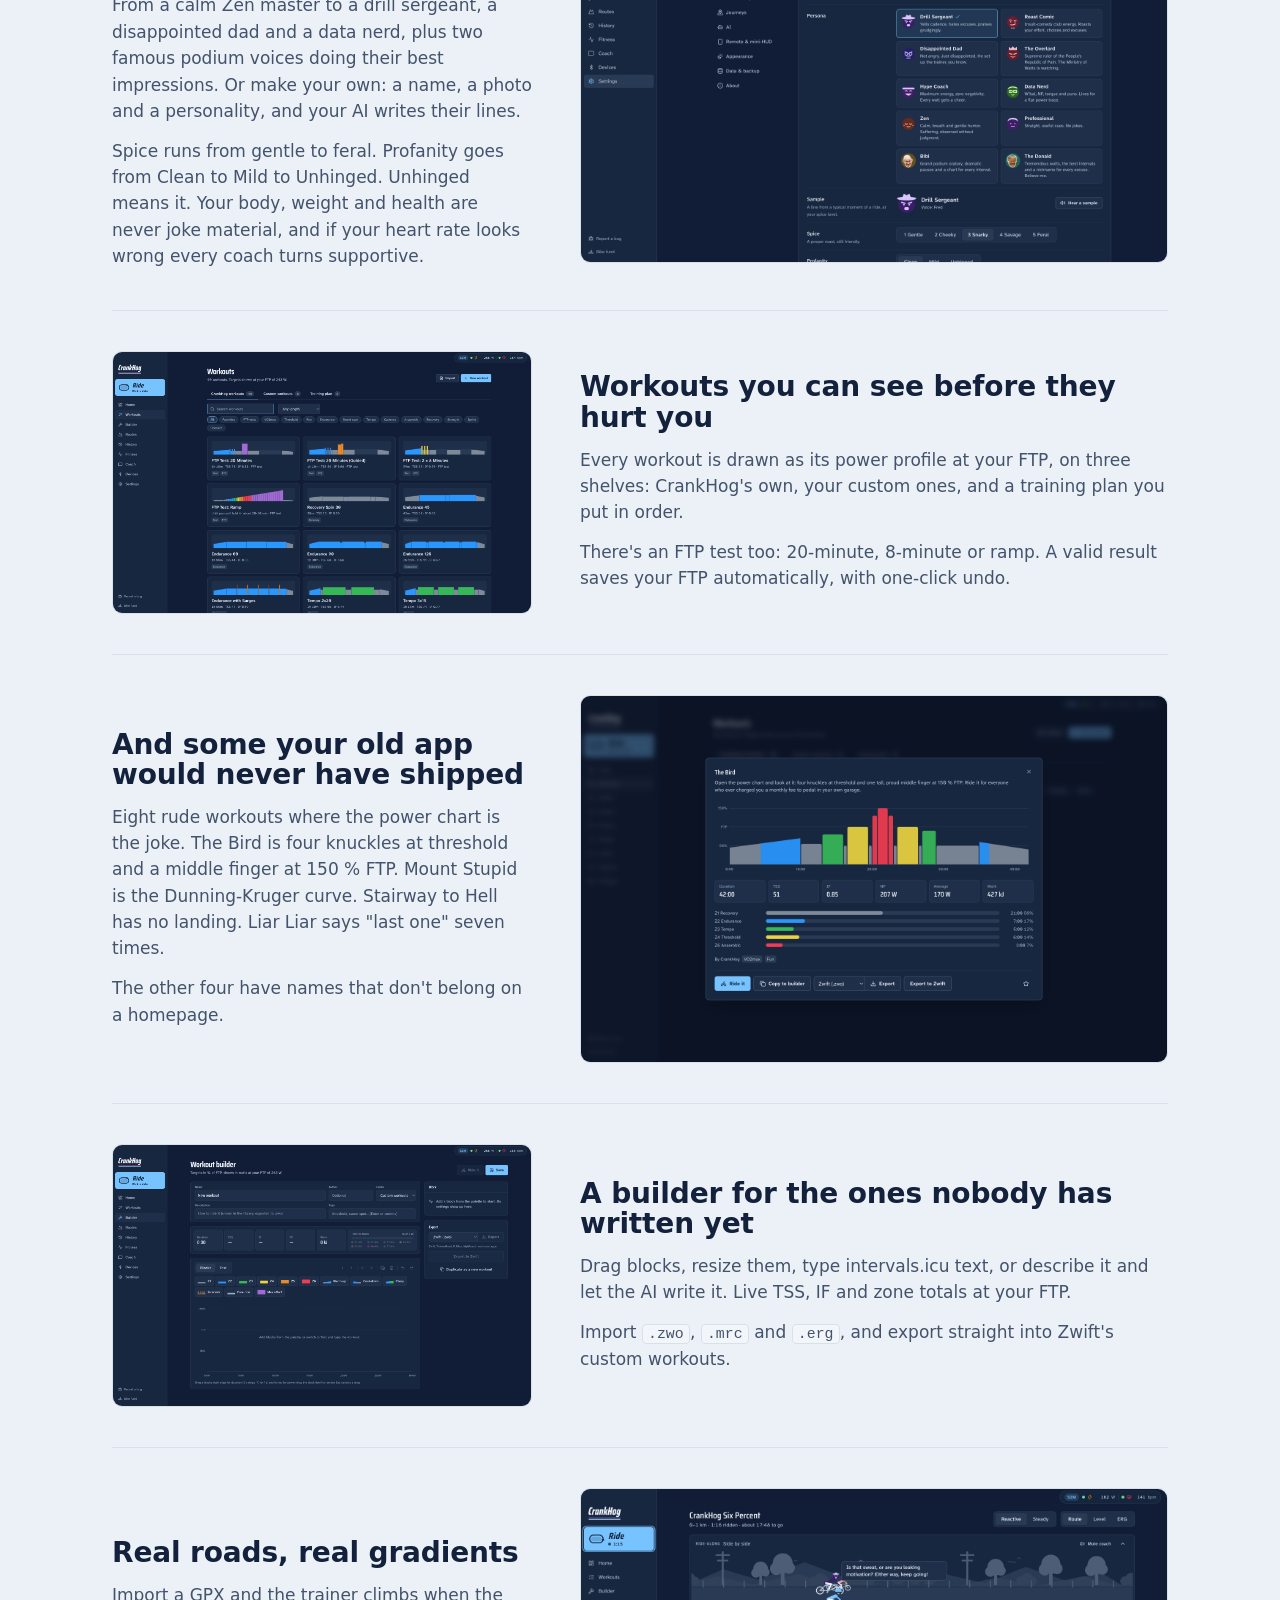
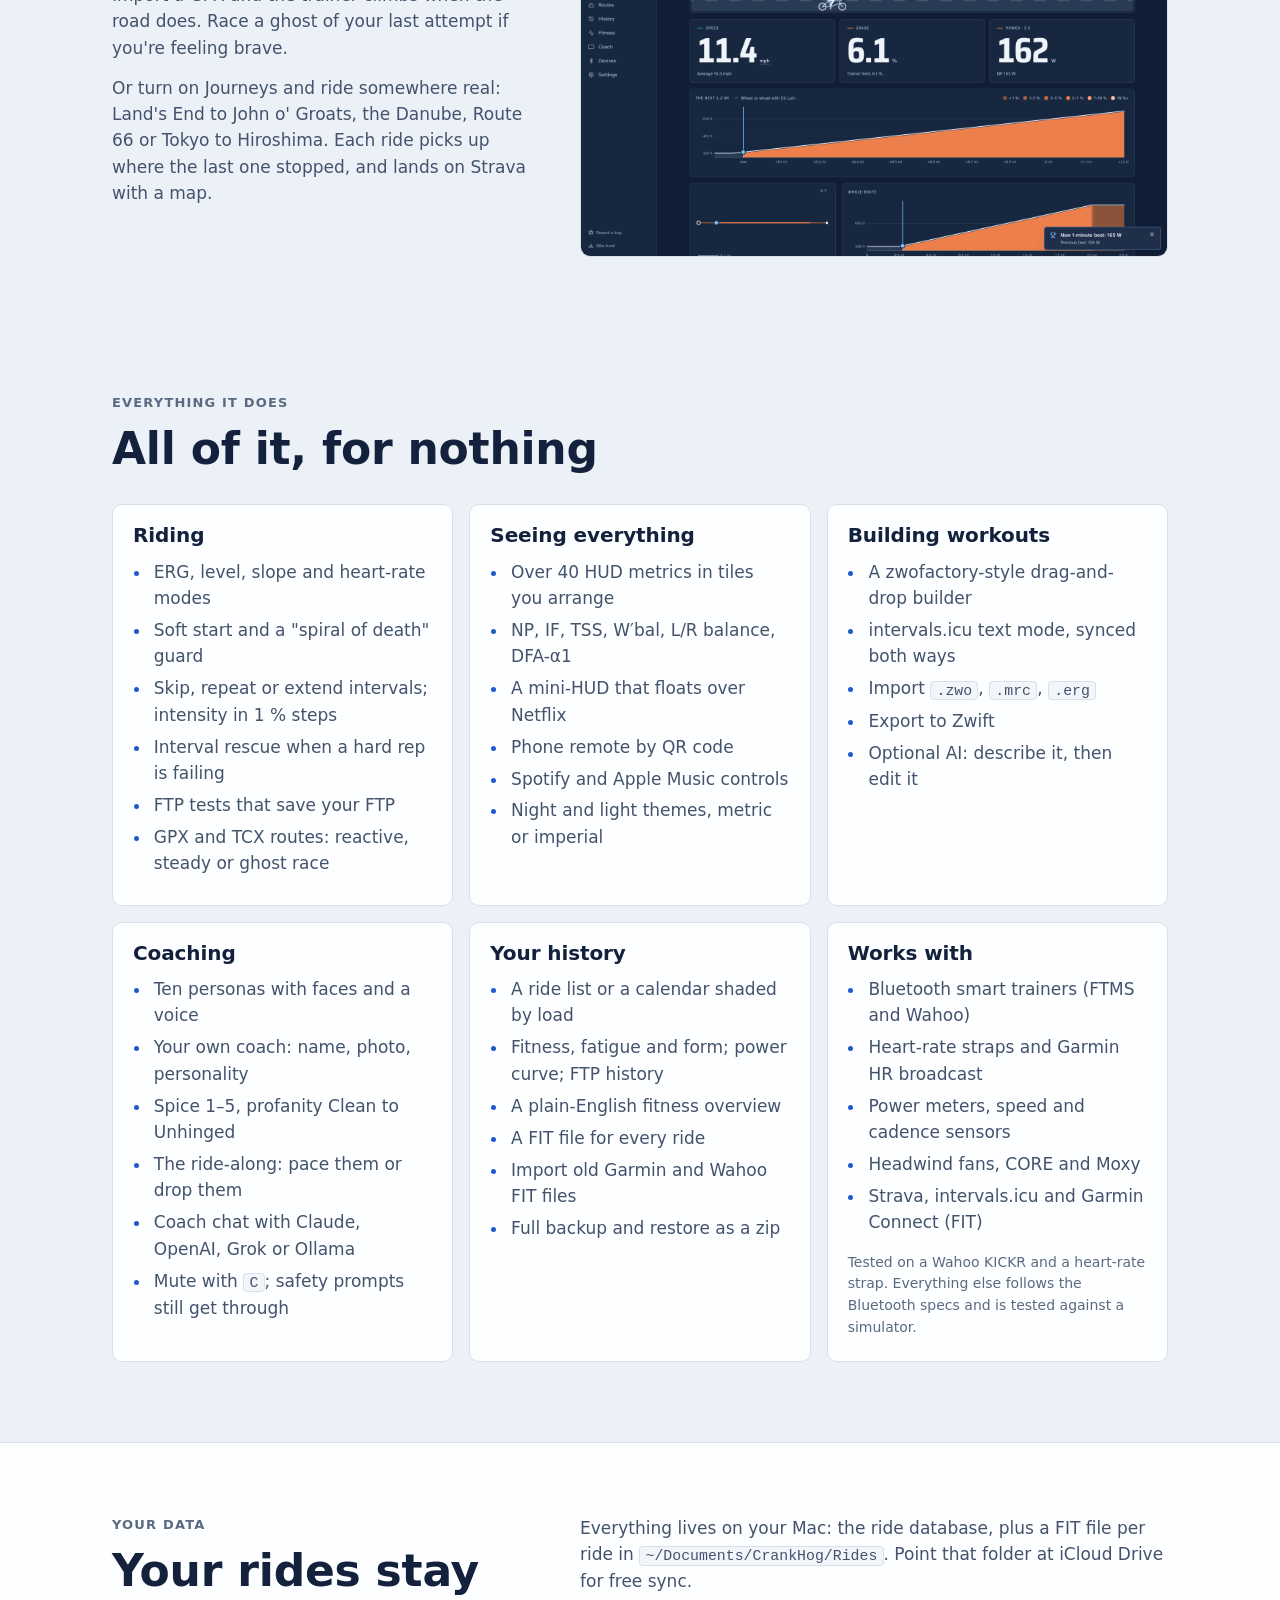
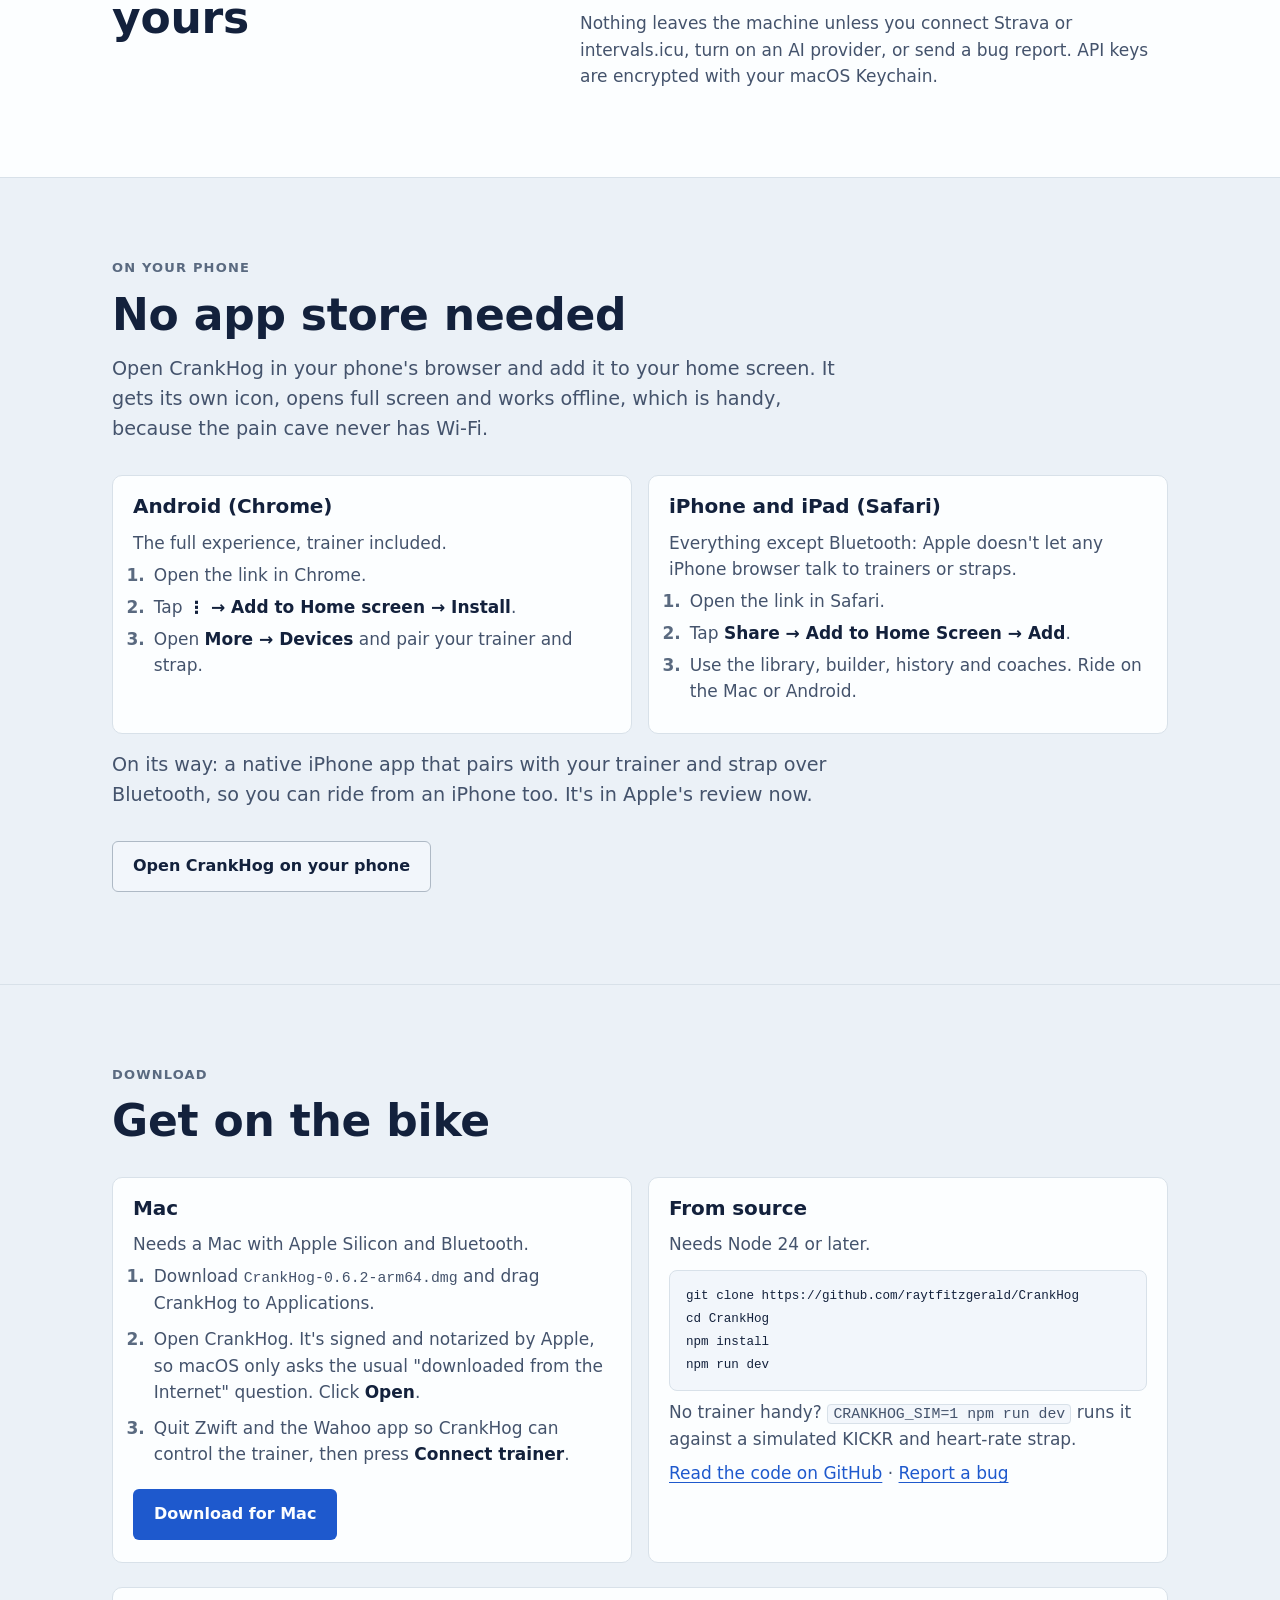
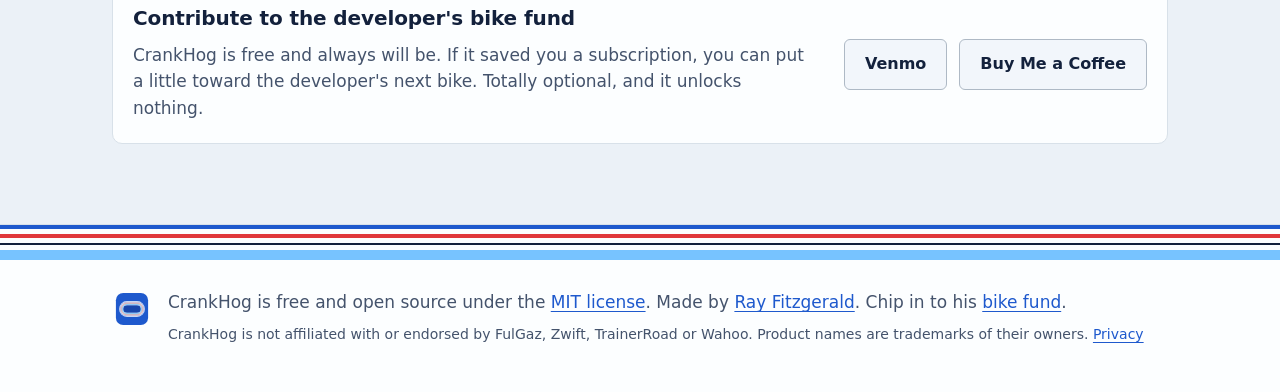
==== commit 51075cbf: "Catch the site up to v0.6.2: custom coaches, and what they share with AI The download text falls bac" ====
--- a/index.html
+++ b/index.html
@@ -66,7 +66,7 @@
           </a>
           <a class="btn btn-secondary" href="https://raytfitzgerald.github.io/CrankHog/">Open on your phone</a>
         </div>
-        <p class="fine"><span data-version>v0.6.1</span> · Apple Silicon · Free and open source (MIT)</p>
+        <p class="fine"><span data-version>v0.6.2</span> · Apple Silicon · Free and open source (MIT)</p>
 
         <figure class="hero-shot">
           <picture>
@@ -134,7 +134,7 @@
         <article class="feature">
           <div class="feature-text">
             <h3>Ten coaches, five spice levels, three kinds of language</h3>
-            <p>From a calm Zen master to a drill sergeant, a disappointed dad and a data nerd, plus two famous podium voices doing their best impressions.</p>
+            <p>From a calm Zen master to a drill sergeant, a disappointed dad and a data nerd, plus two famous podium voices doing their best impressions. Or make your own: a name, a photo and a personality, and your AI writes their lines.</p>
             <p>Spice runs from gentle to feral. Profanity goes from Clean to Mild to Unhinged. Unhinged means it. Your body, weight and health are never joke material, and if your heart rate looks wrong every coach turns supportive.</p>
           </div>
           <figure class="shot"><img loading="lazy" src="assets/img/coach.png" width="1600" height="1000" alt="Coach settings: the personas, a sample line, spice from gentle to feral, and profanity from clean to unhinged"></figure>
@@ -220,6 +220,7 @@
             <h3>Coaching</h3>
             <ul>
               <li>Ten personas with faces and a voice</li>
+              <li>Your own coach: name, photo, personality</li>
               <li>Spice 1–5, profanity Clean to Unhinged</li>
               <li>The ride-along: pace them or drop them</li>
               <li>Coach chat with Claude, OpenAI, Grok or Ollama</li>
@@ -307,7 +308,7 @@
             <h3>Mac</h3>
             <p>Needs a Mac with Apple Silicon and Bluetooth.</p>
             <ol>
-              <li>Download <span class="mono" data-dmg-name>CrankHog-0.6.1-arm64.dmg</span> and drag CrankHog to Applications.</li>
+              <li>Download <span class="mono" data-dmg-name>CrankHog-0.6.2-arm64.dmg</span> and drag CrankHog to Applications.</li>
               <li>Open CrankHog. It's signed and notarized by Apple, so macOS only asks the usual "downloaded from the Internet" question. Click <strong>Open</strong>.</li>
               <li>Quit Zwift and the Wahoo app so CrankHog can control the trainer, then press <strong>Connect trainer</strong>.</li>
             </ol>
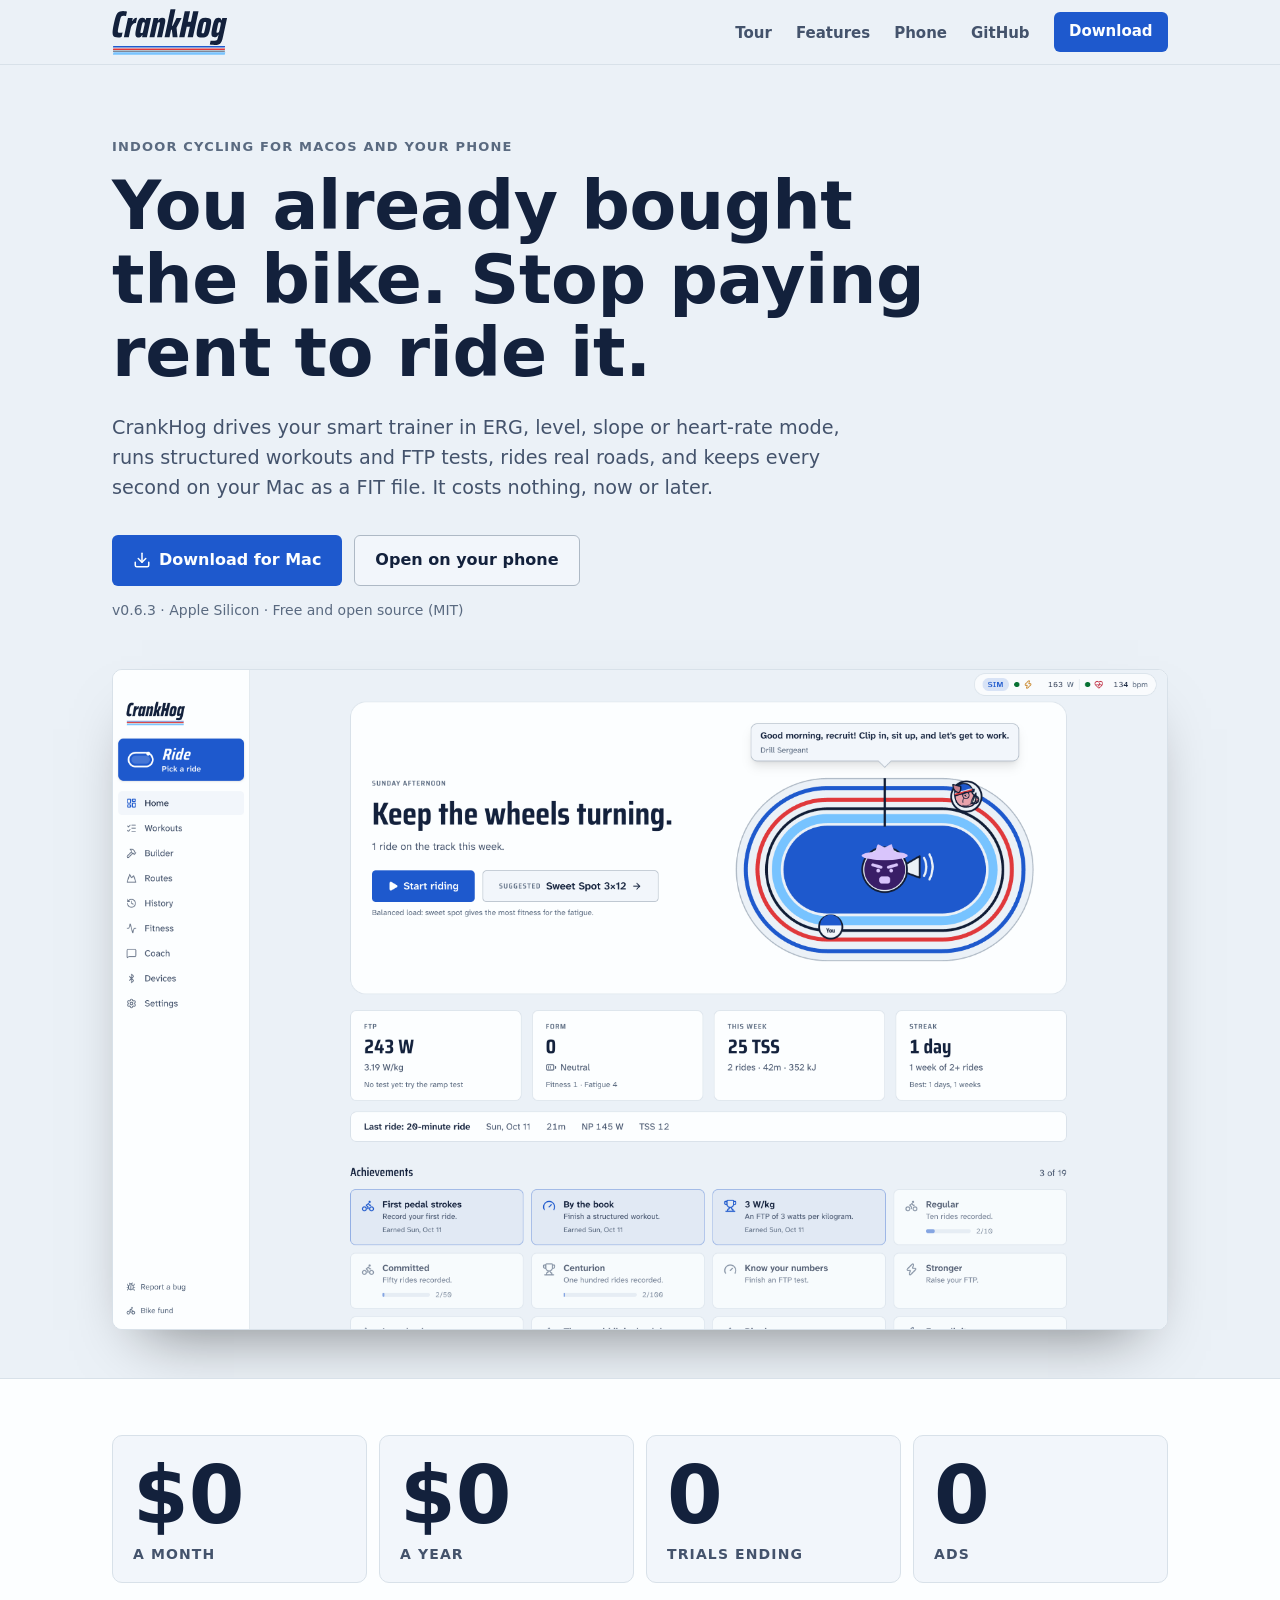
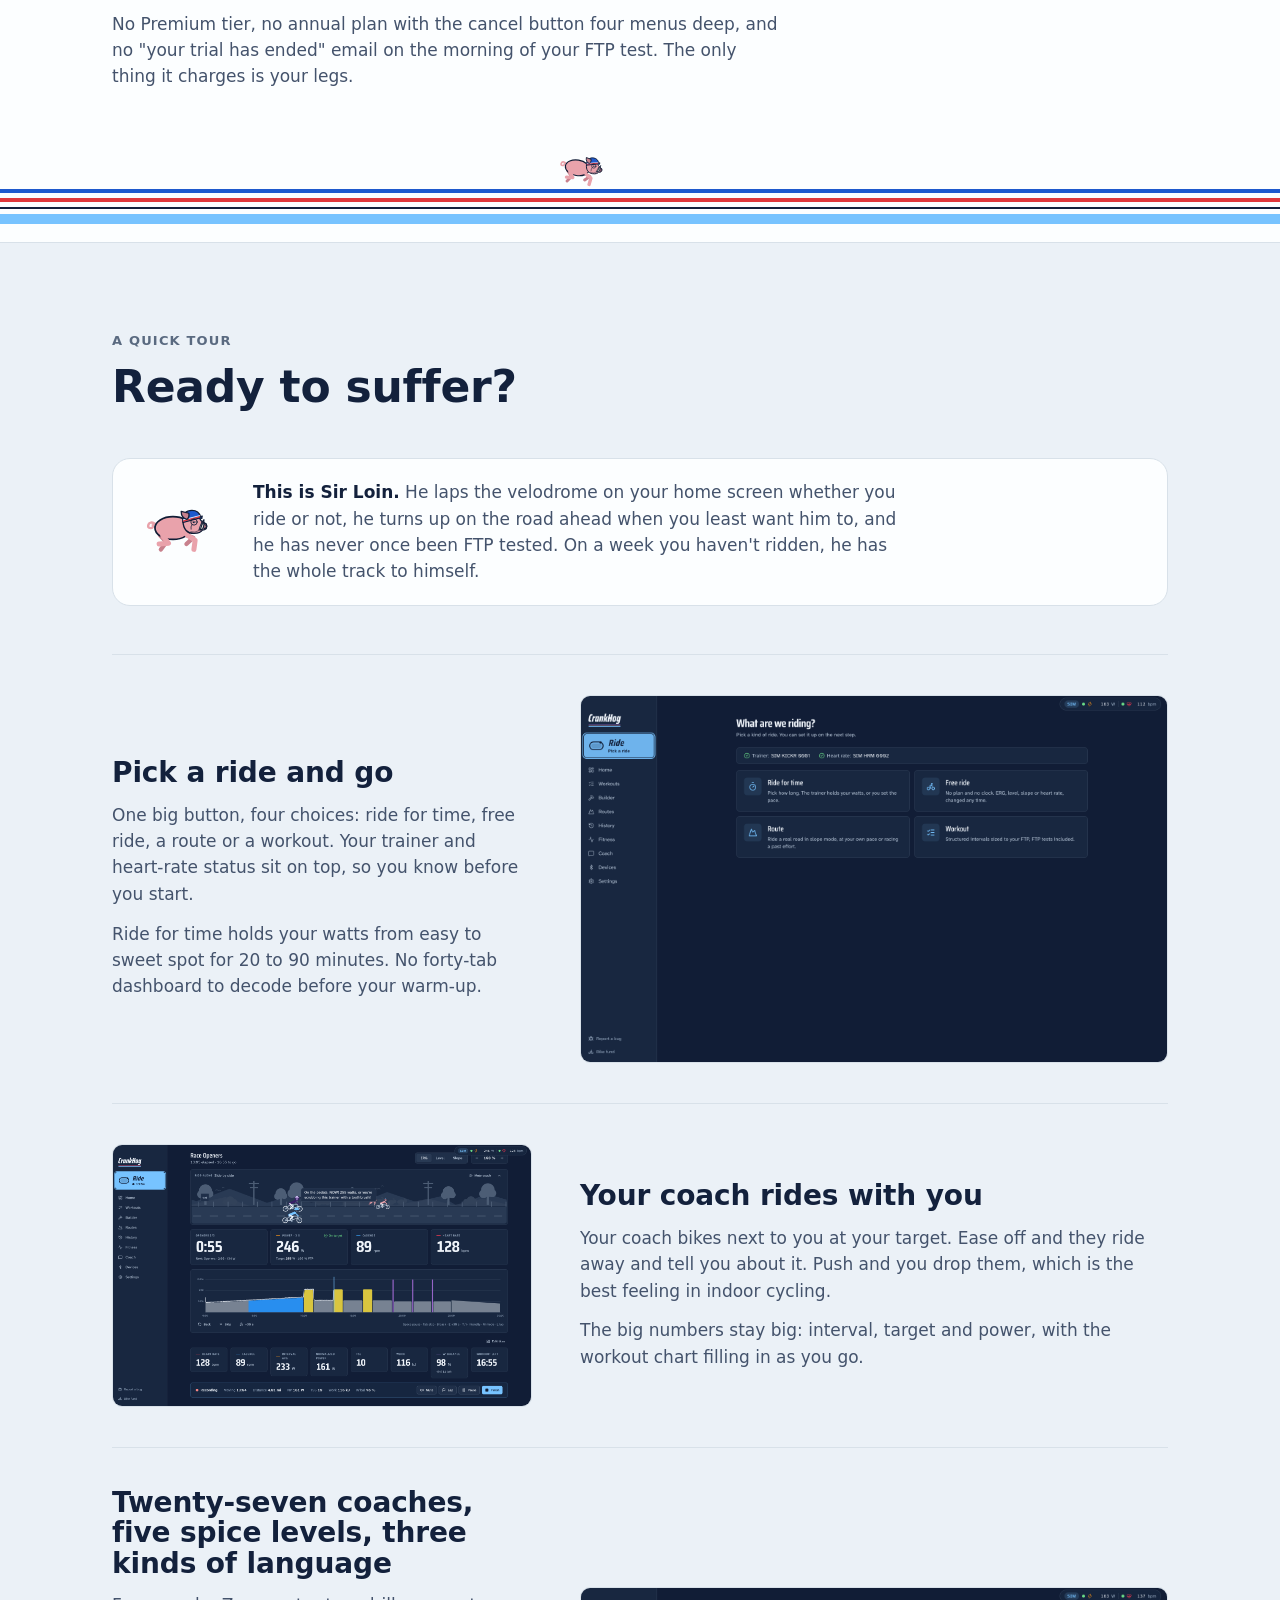
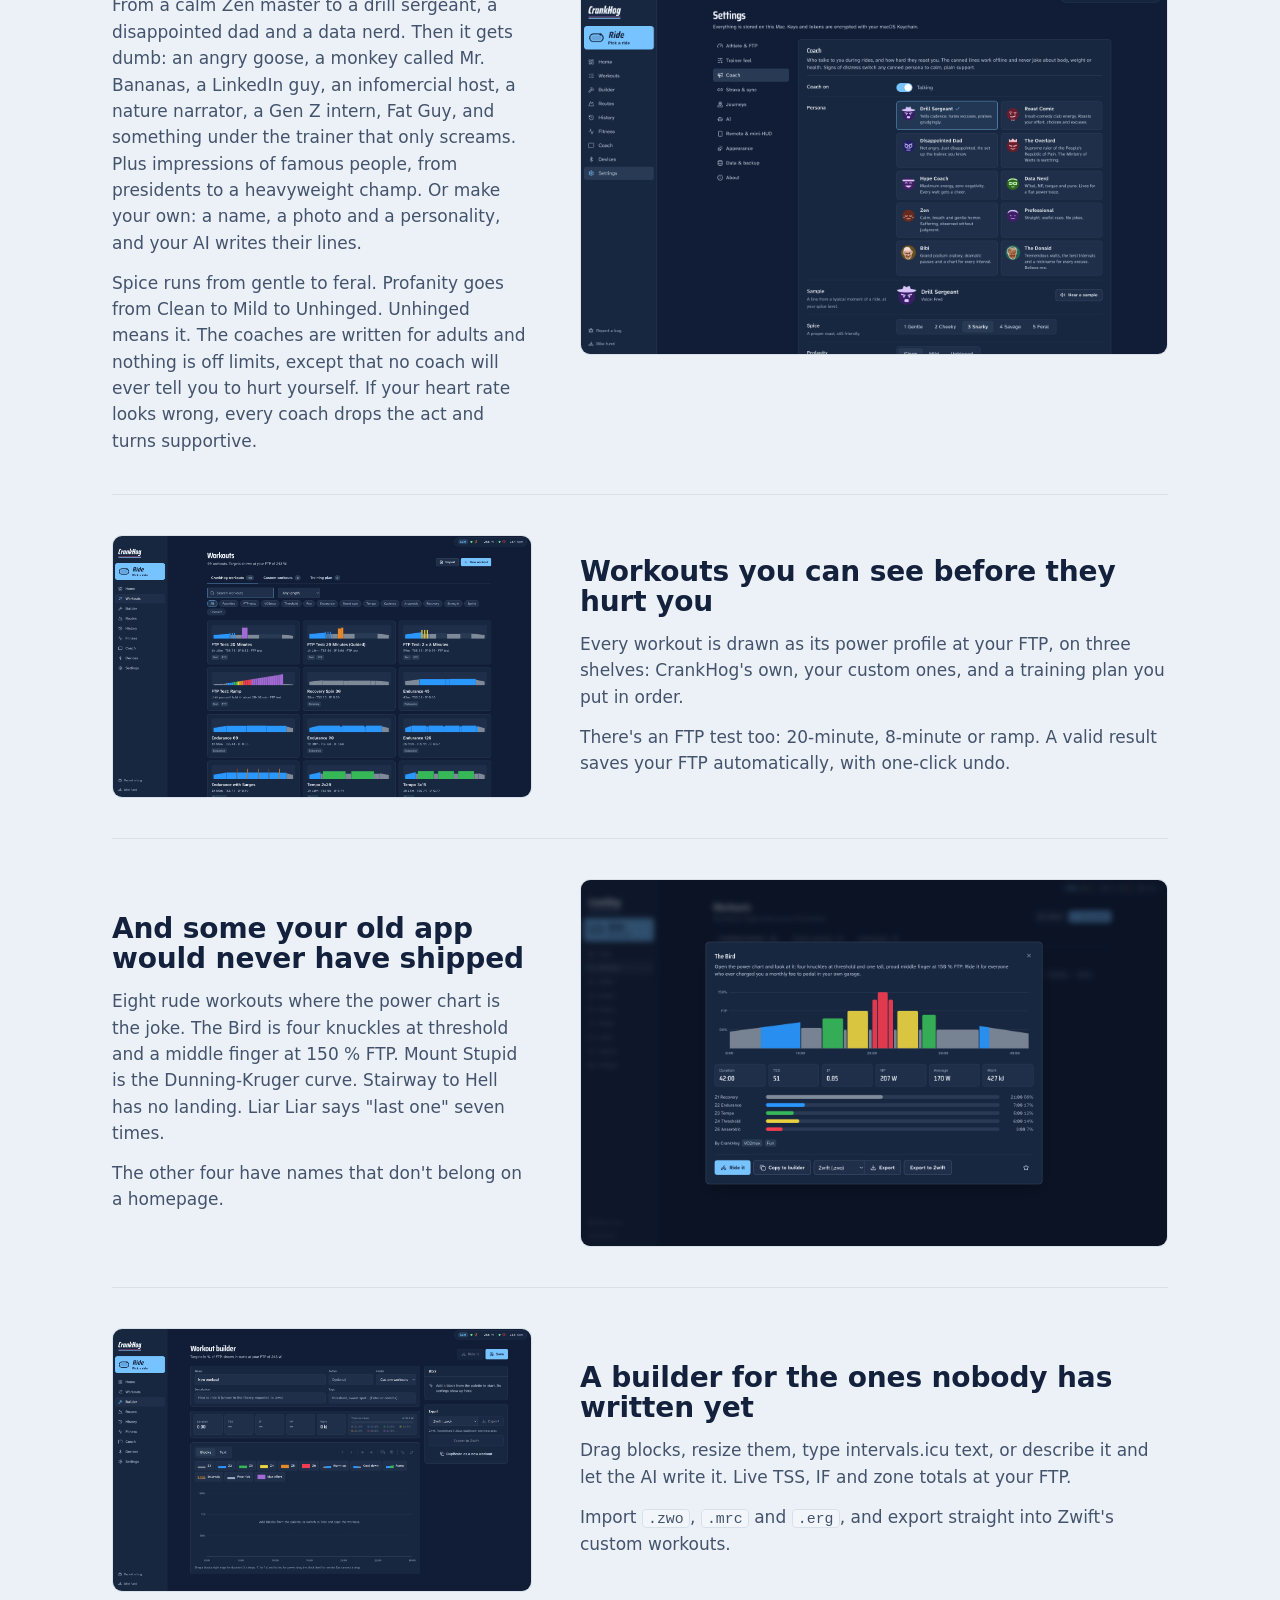
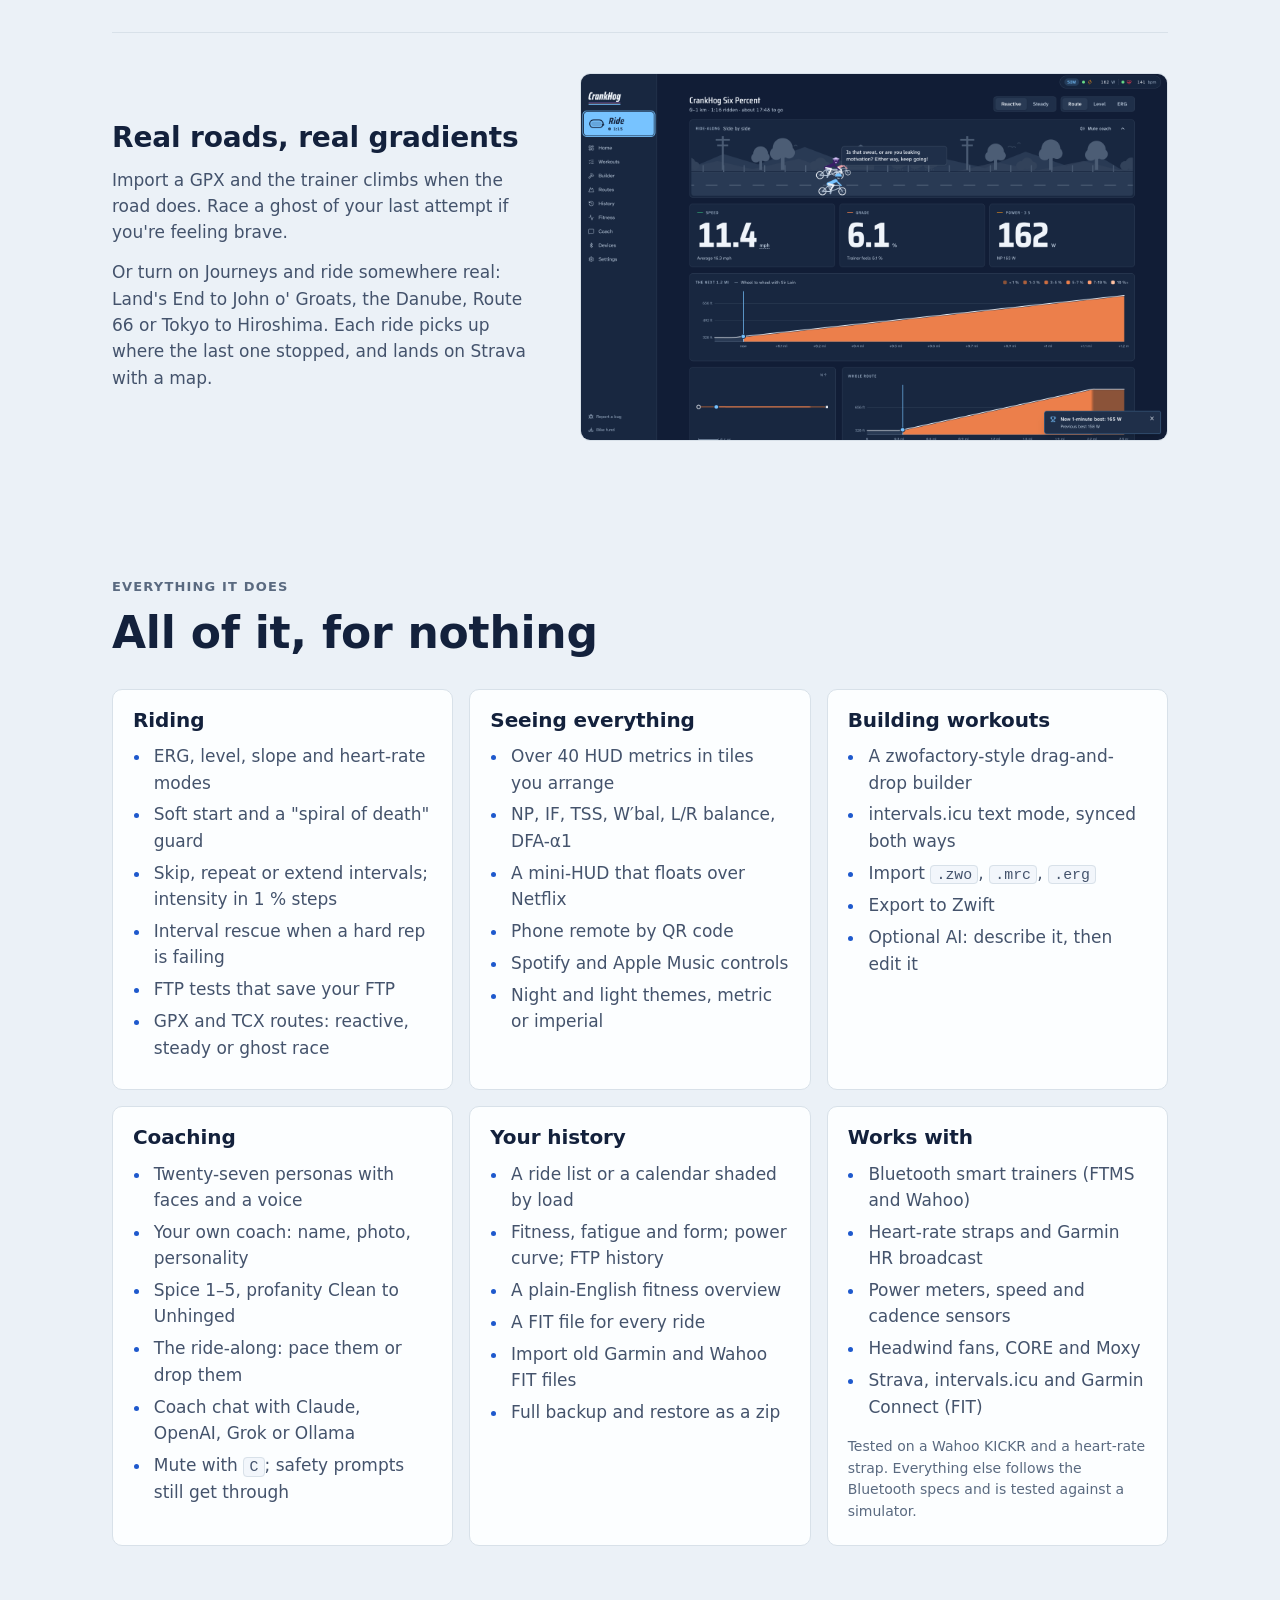
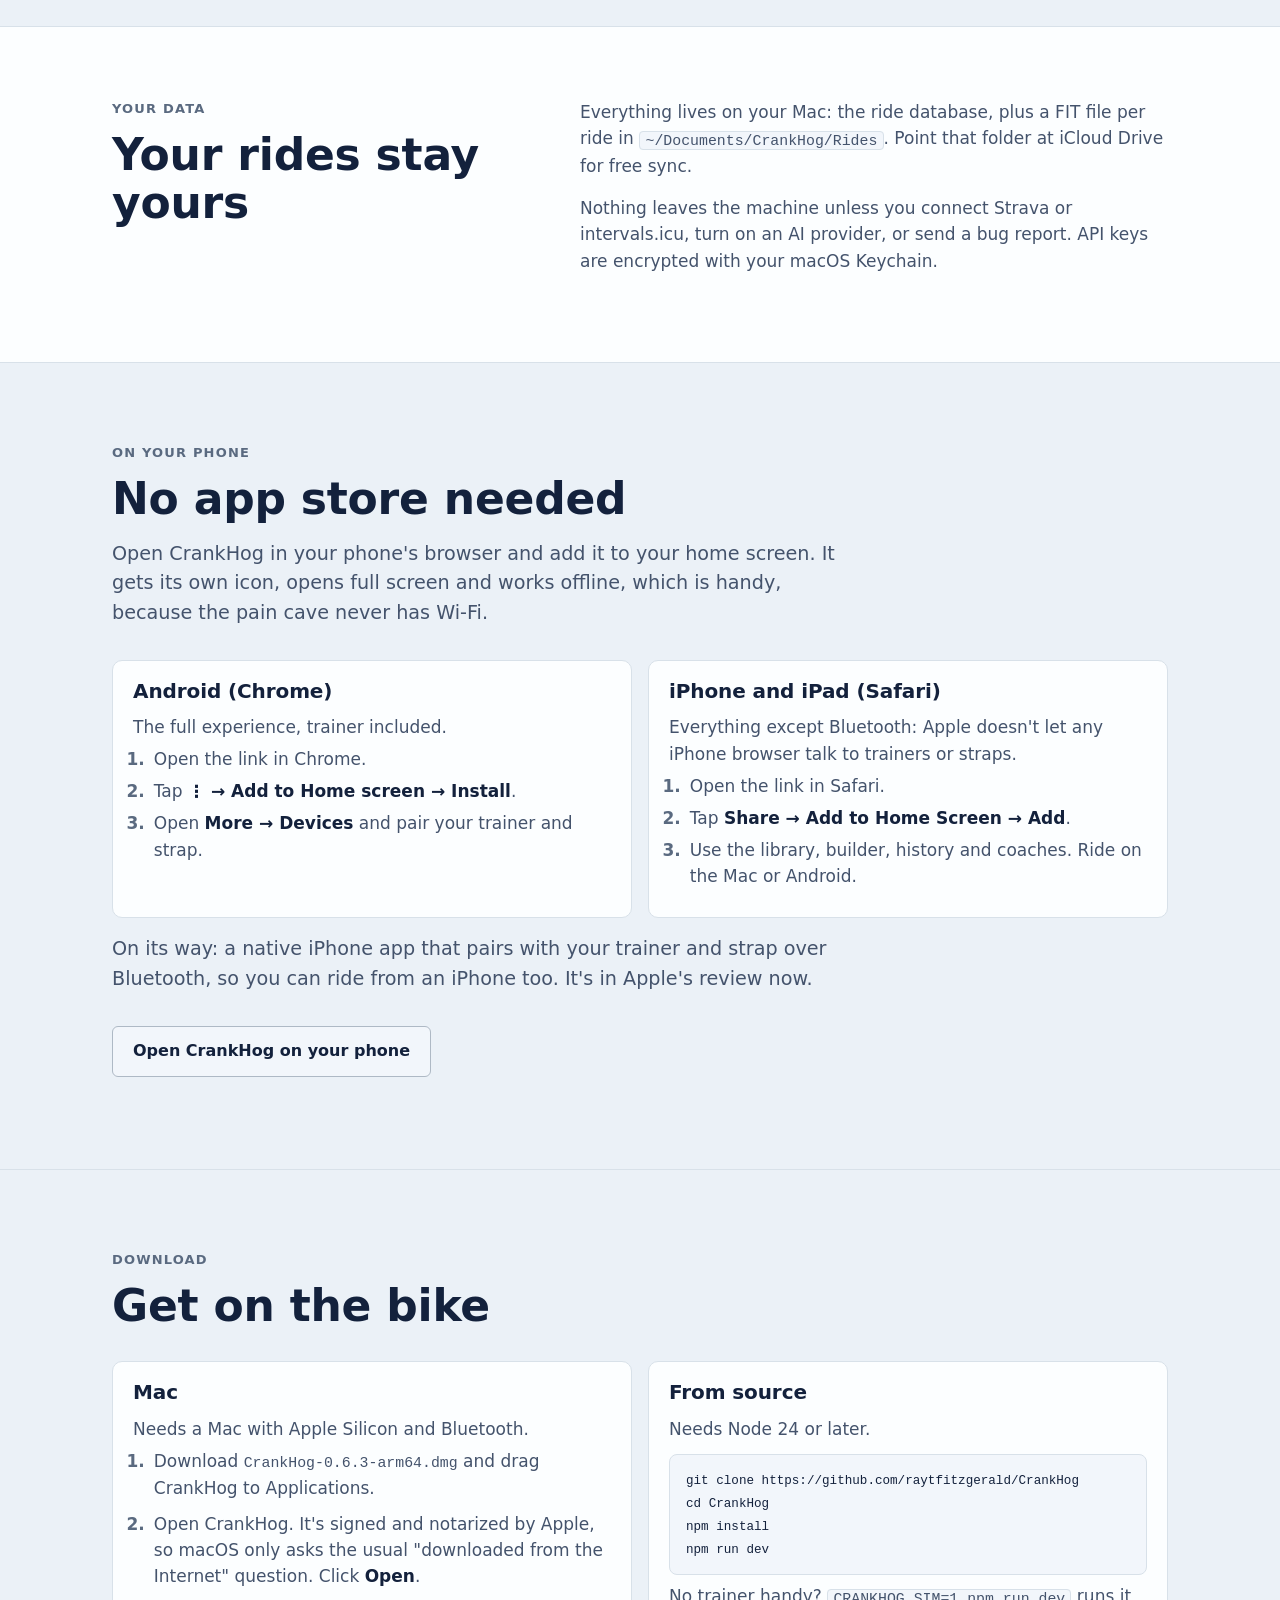
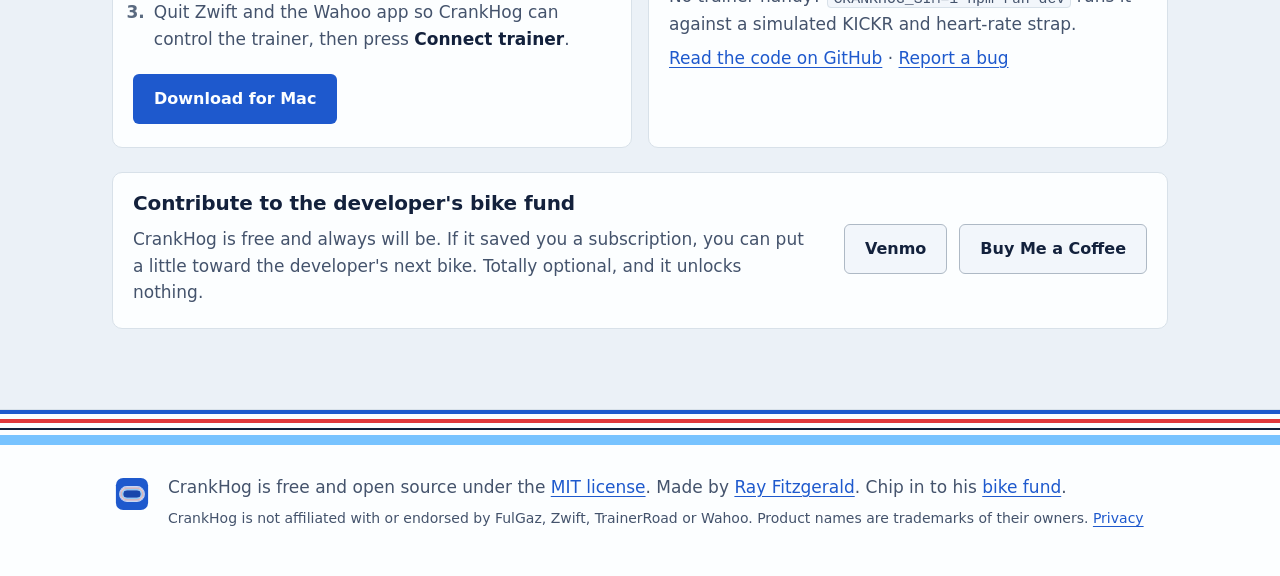
==== commit 89b2d8a9: "Catch the site up to v0.6.3: twenty-seven coaches, adults only The coach copy now covers the sevente" ====
--- a/index.html
+++ b/index.html
@@ -66,7 +66,7 @@
           </a>
           <a class="btn btn-secondary" href="https://raytfitzgerald.github.io/CrankHog/">Open on your phone</a>
         </div>
-        <p class="fine"><span data-version>v0.6.2</span> · Apple Silicon · Free and open source (MIT)</p>
+        <p class="fine"><span data-version>v0.6.3</span> · Apple Silicon · Free and open source (MIT)</p>
 
         <figure class="hero-shot">
           <picture>
@@ -133,9 +133,9 @@
 
         <article class="feature">
           <div class="feature-text">
-            <h3>Ten coaches, five spice levels, three kinds of language</h3>
-            <p>From a calm Zen master to a drill sergeant, a disappointed dad and a data nerd, plus two famous podium voices doing their best impressions. Or make your own: a name, a photo and a personality, and your AI writes their lines.</p>
-            <p>Spice runs from gentle to feral. Profanity goes from Clean to Mild to Unhinged. Unhinged means it. Your body, weight and health are never joke material, and if your heart rate looks wrong every coach turns supportive.</p>
+            <h3>Twenty-seven coaches, five spice levels, three kinds of language</h3>
+            <p>From a calm Zen master to a drill sergeant, a disappointed dad and a data nerd. Then it gets dumb: an angry goose, a monkey called Mr. Bananas, a LinkedIn guy, an infomercial host, a nature narrator, a Gen Z intern, Fat Guy, and something under the trainer that only screams. Plus impressions of famous people, from presidents to a heavyweight champ. Or make your own: a name, a photo and a personality, and your AI writes their lines.</p>
+            <p>Spice runs from gentle to feral. Profanity goes from Clean to Mild to Unhinged. Unhinged means it. The coaches are written for adults and nothing is off limits, except that no coach will ever tell you to hurt yourself. If your heart rate looks wrong, every coach drops the act and turns supportive.</p>
           </div>
           <figure class="shot"><img loading="lazy" src="assets/img/coach.png" width="1600" height="1000" alt="Coach settings: the personas, a sample line, spice from gentle to feral, and profanity from clean to unhinged"></figure>
         </article>
@@ -219,7 +219,7 @@
           <div class="card">
             <h3>Coaching</h3>
             <ul>
-              <li>Ten personas with faces and a voice</li>
+              <li>Twenty-seven personas with faces and a voice</li>
               <li>Your own coach: name, photo, personality</li>
               <li>Spice 1–5, profanity Clean to Unhinged</li>
               <li>The ride-along: pace them or drop them</li>
@@ -308,7 +308,7 @@
             <h3>Mac</h3>
             <p>Needs a Mac with Apple Silicon and Bluetooth.</p>
             <ol>
-              <li>Download <span class="mono" data-dmg-name>CrankHog-0.6.2-arm64.dmg</span> and drag CrankHog to Applications.</li>
+              <li>Download <span class="mono" data-dmg-name>CrankHog-0.6.3-arm64.dmg</span> and drag CrankHog to Applications.</li>
               <li>Open CrankHog. It's signed and notarized by Apple, so macOS only asks the usual "downloaded from the Internet" question. Click <strong>Open</strong>.</li>
               <li>Quit Zwift and the Wahoo app so CrankHog can control the trainer, then press <strong>Connect trainer</strong>.</li>
             </ol>
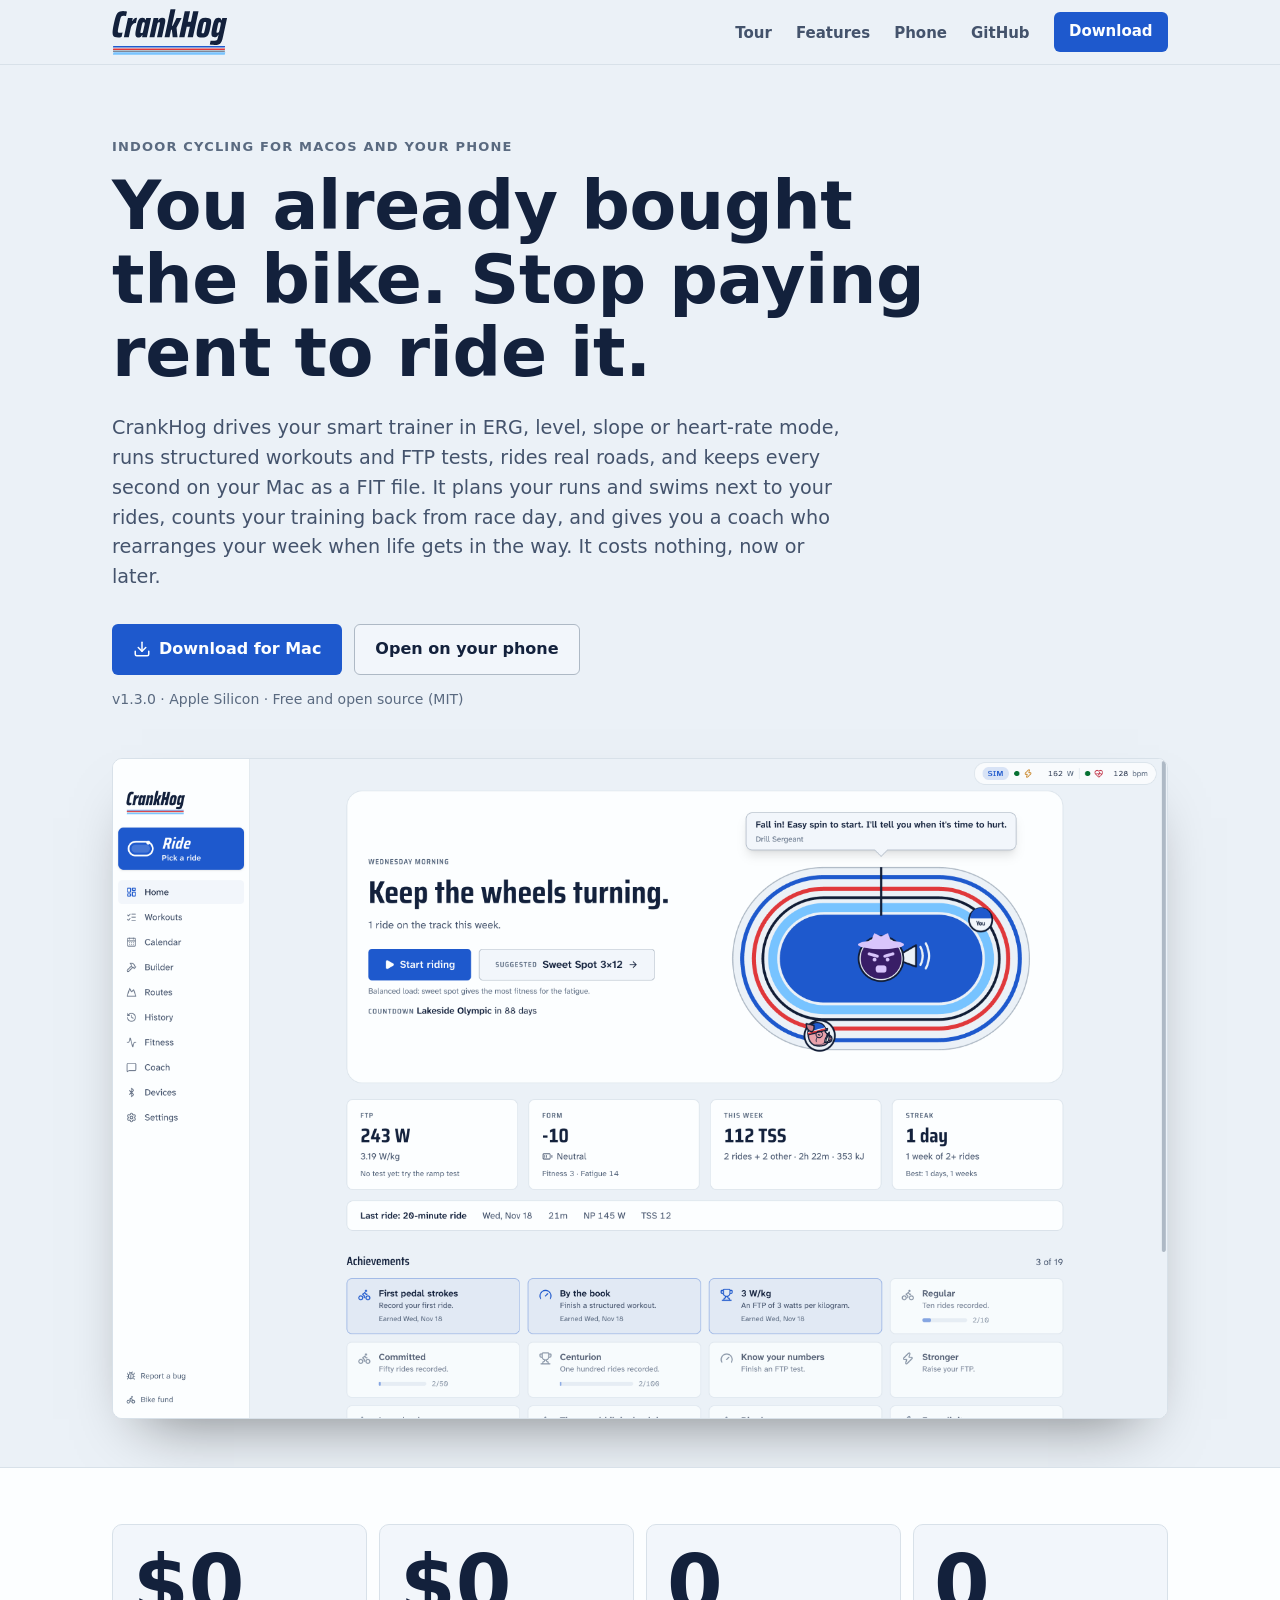
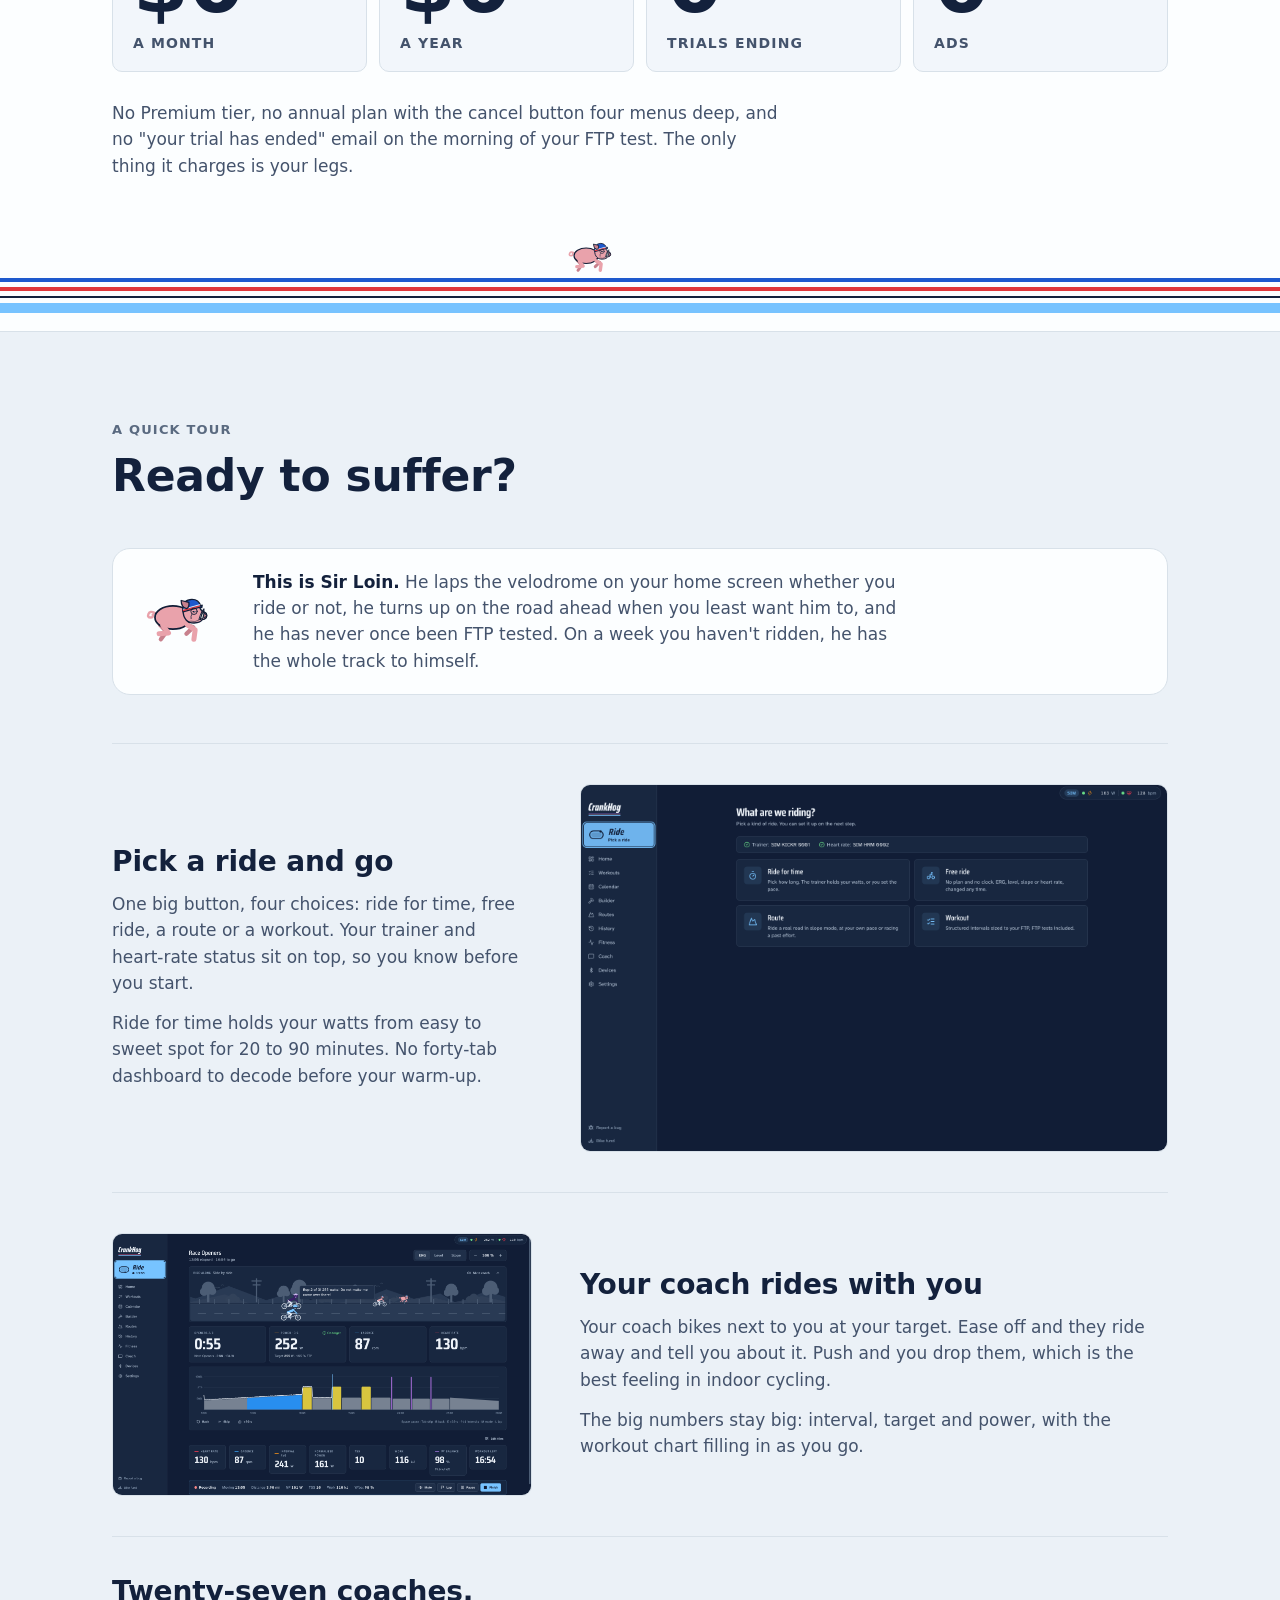
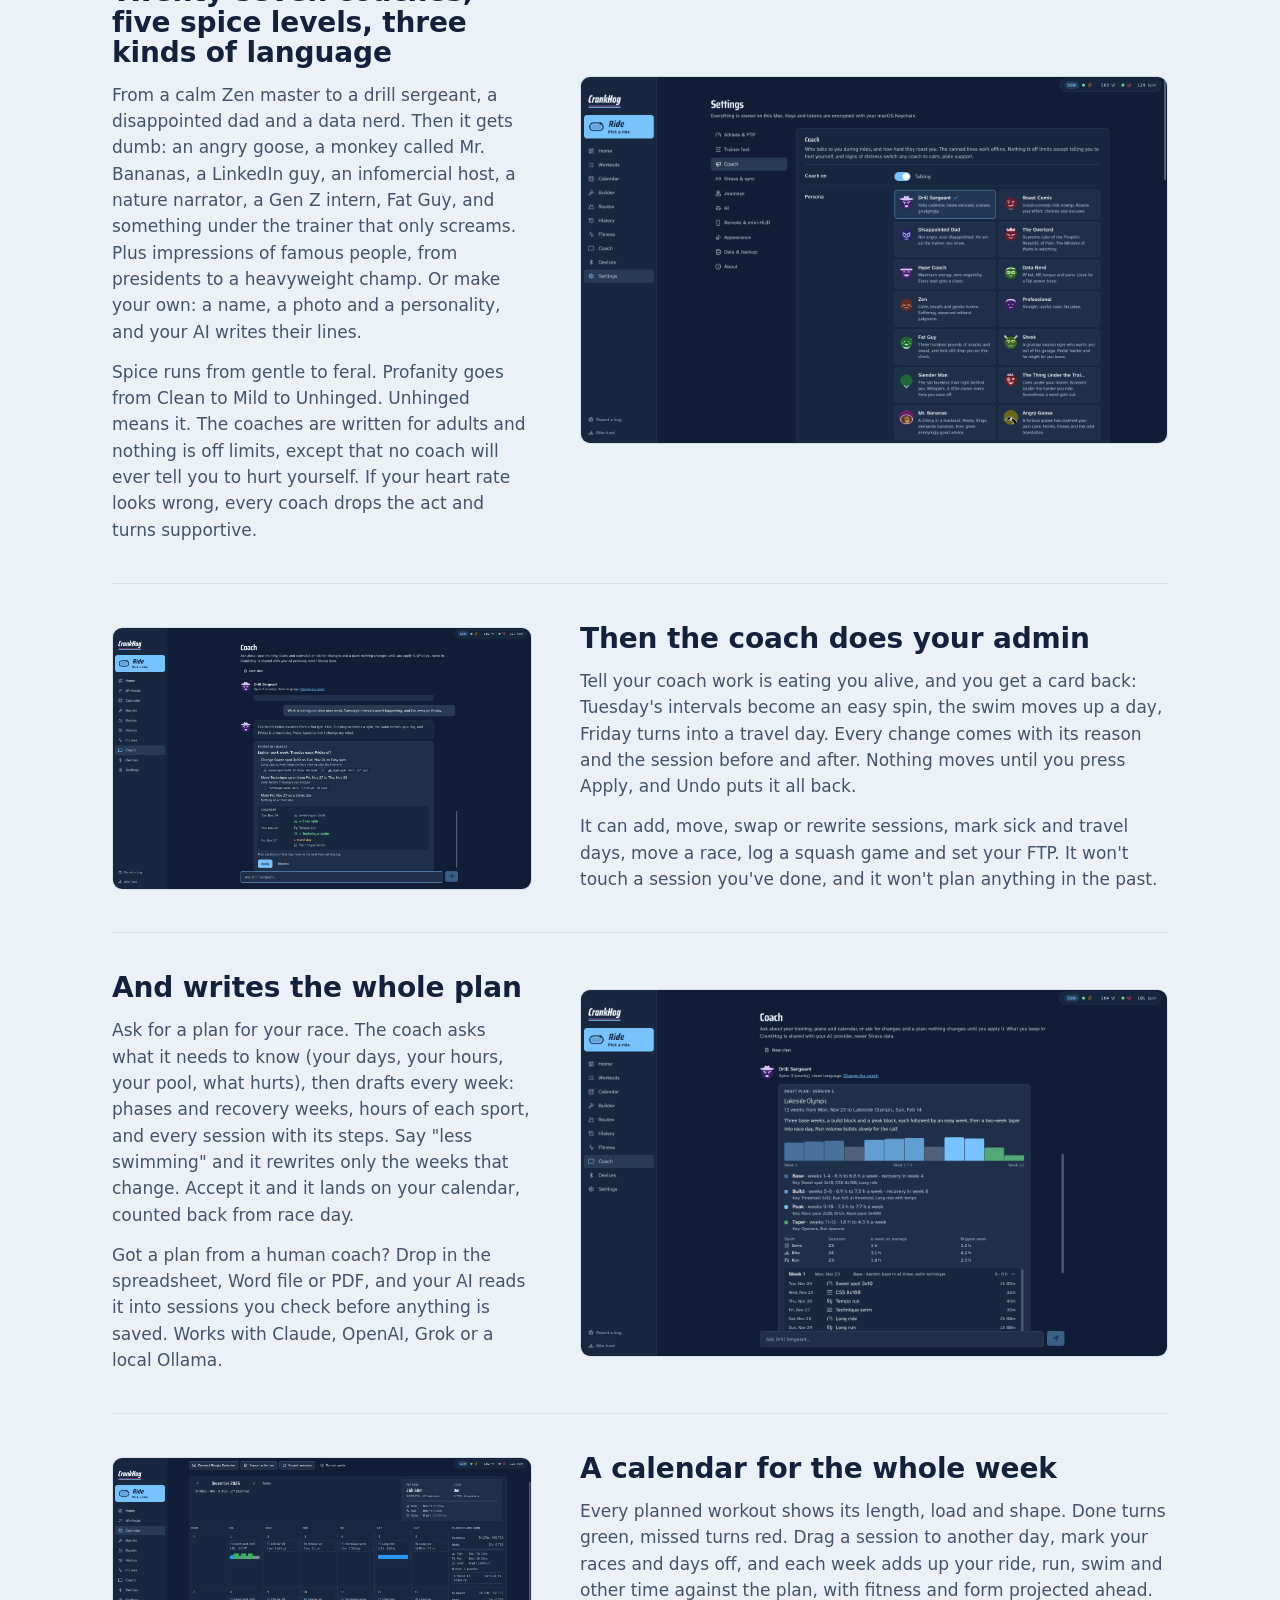
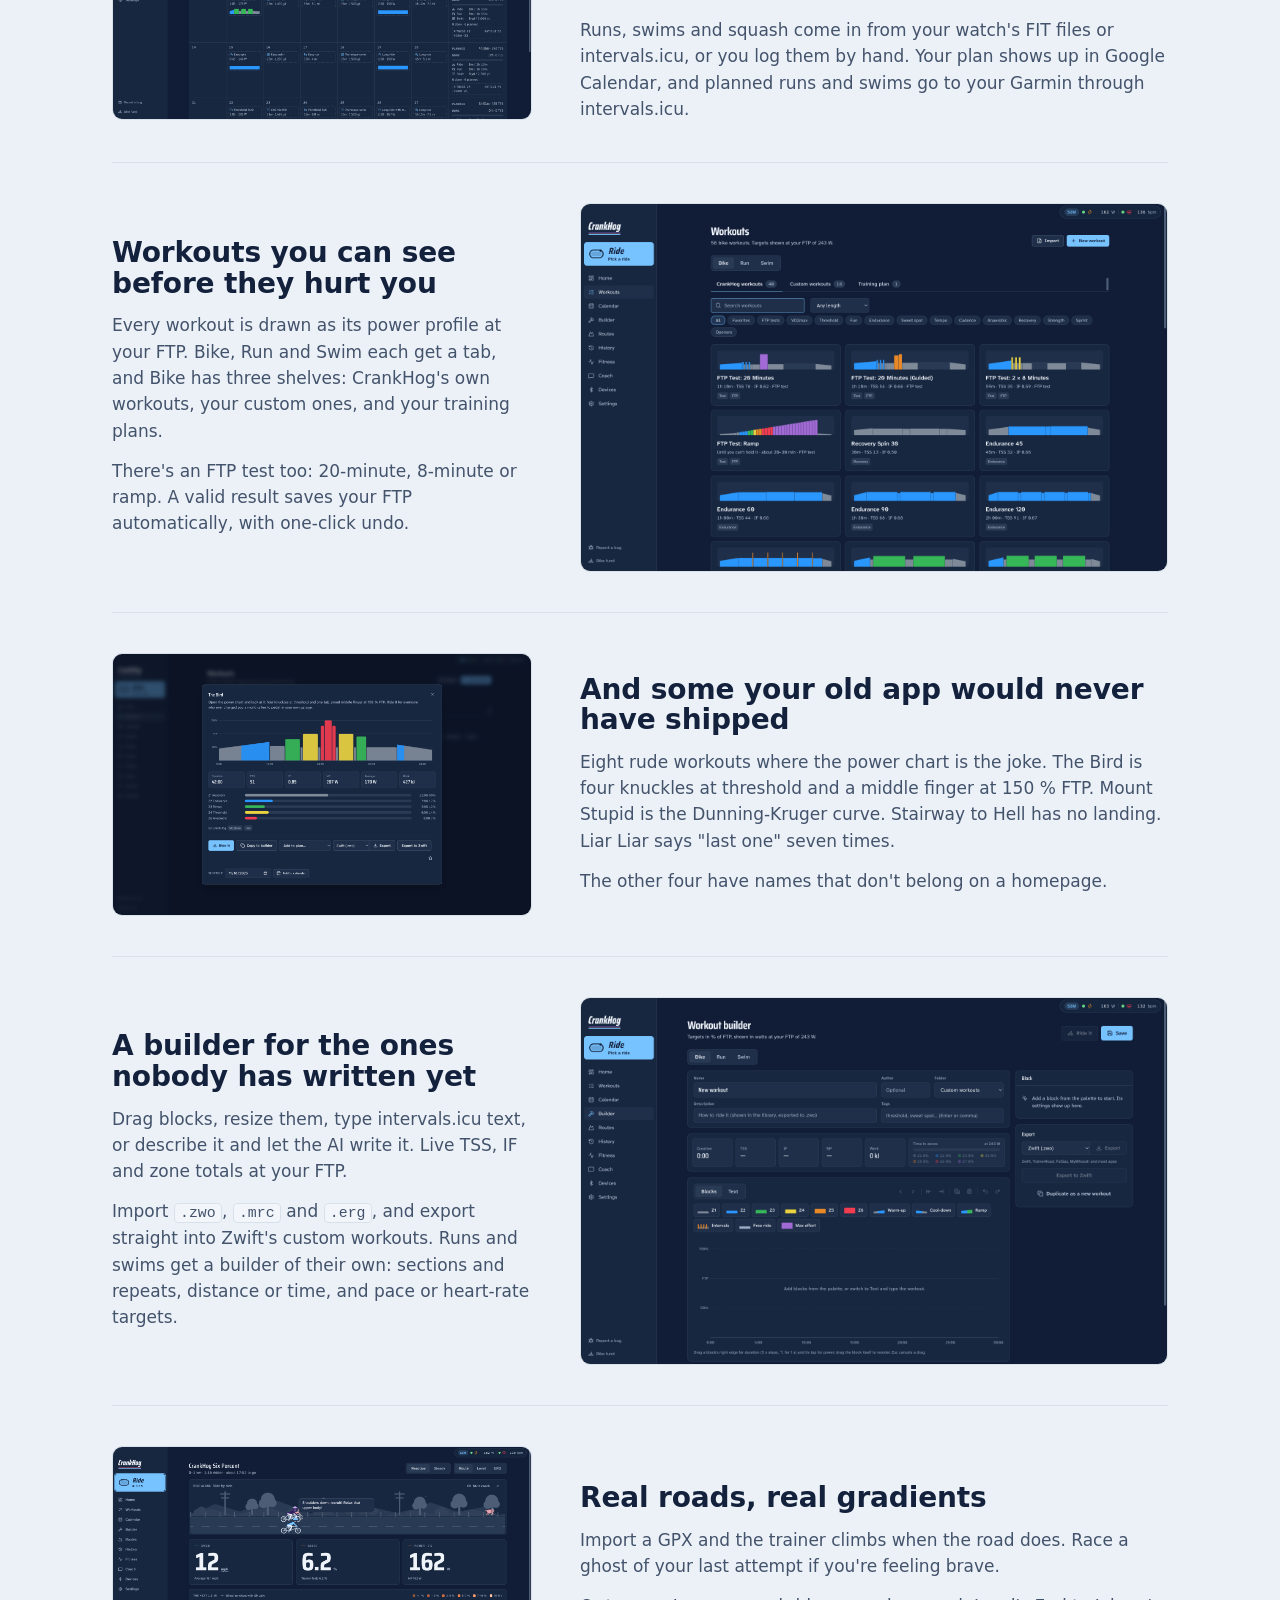
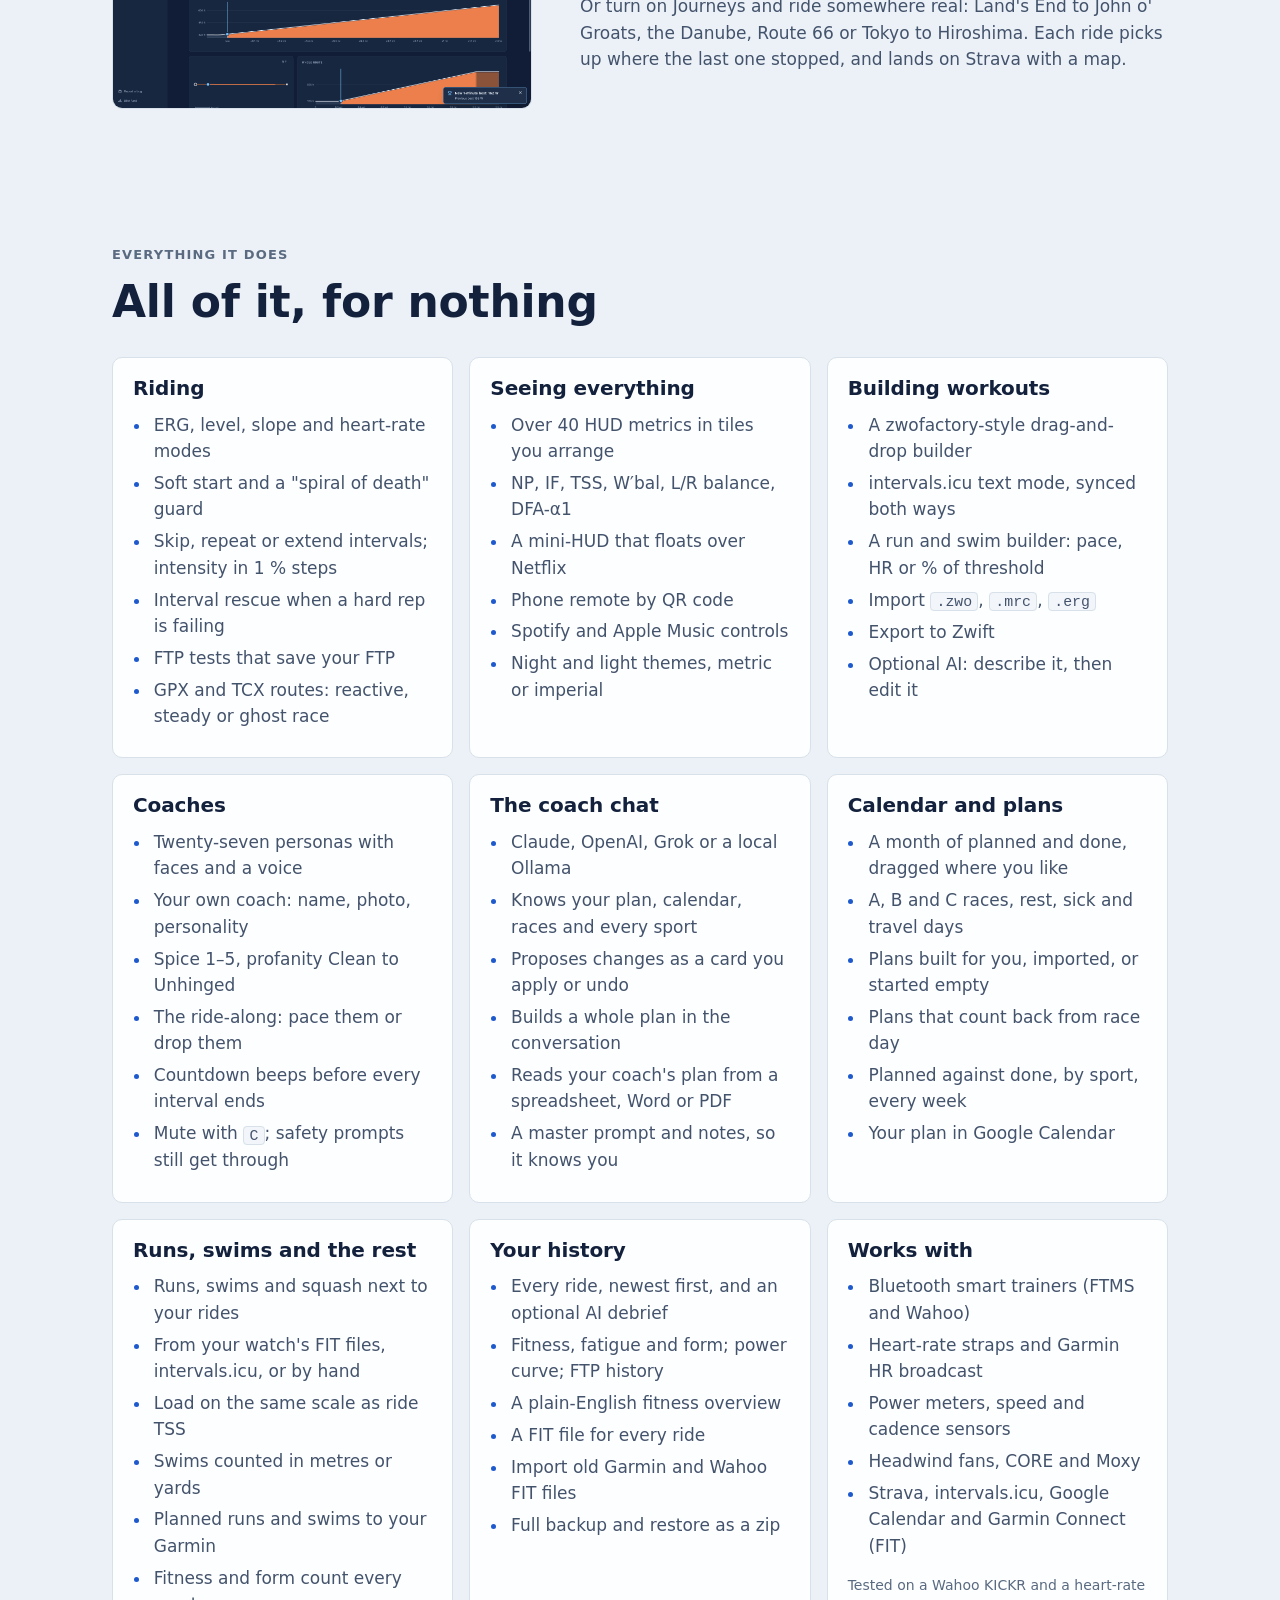
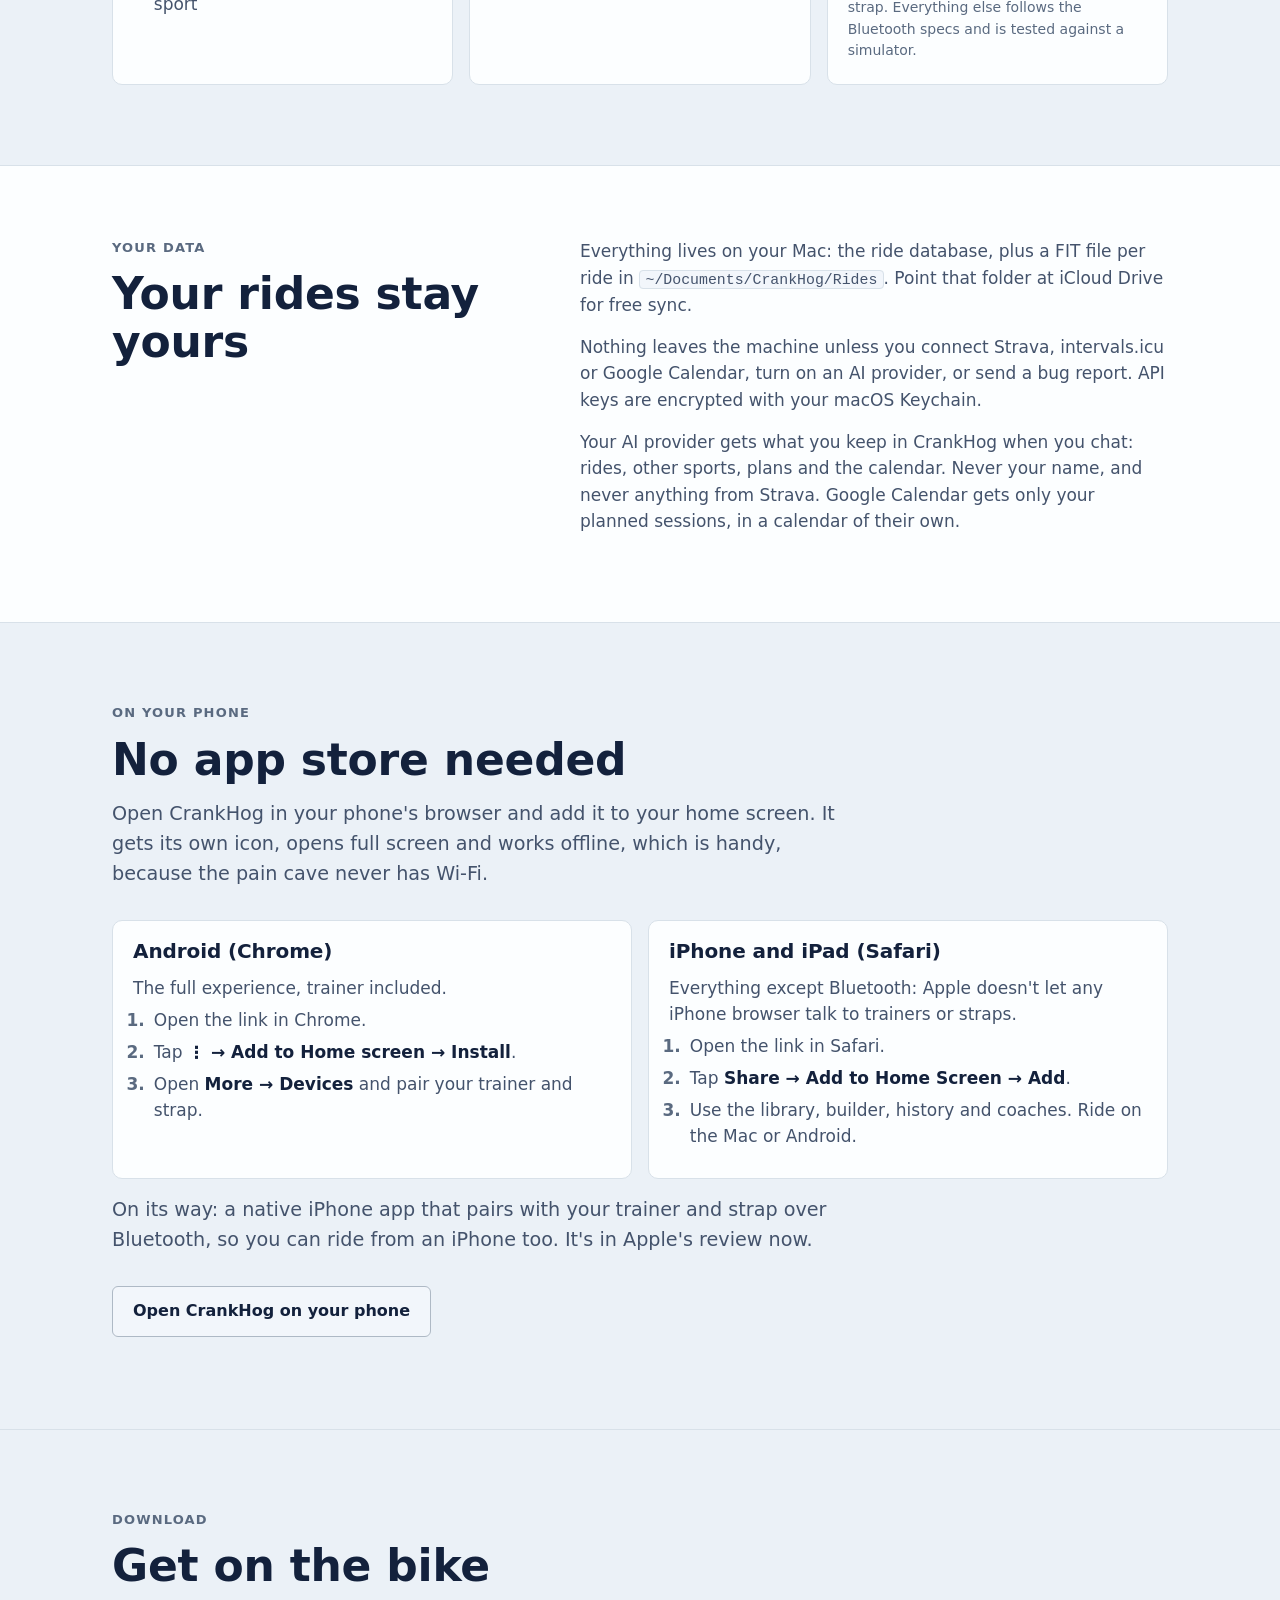
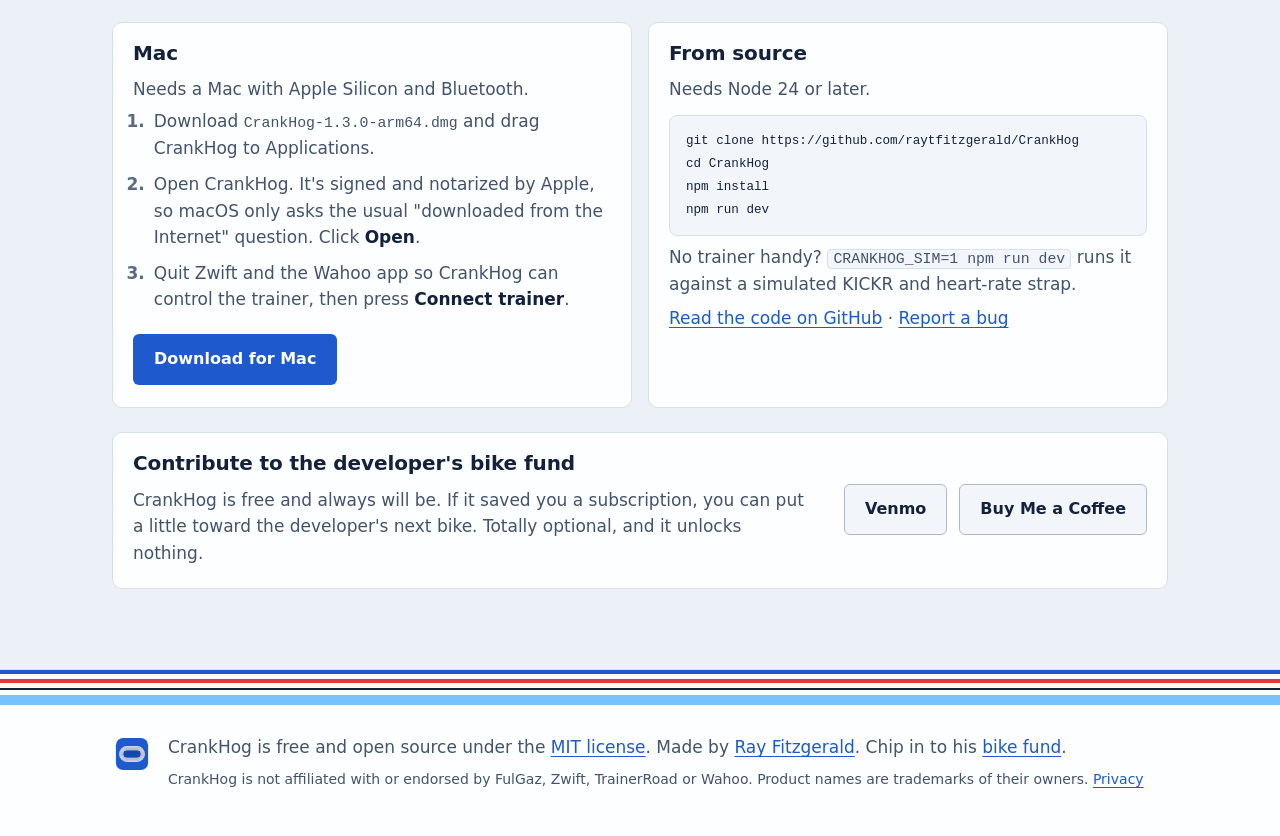
==== commit b17c4fd6: "Catch the site up to v1.3.0: plans, the calendar, a coach that does things - Three new tour sections" ====
--- a/index.html
+++ b/index.html
@@ -4,7 +4,7 @@
   <meta charset="utf-8">
   <meta name="viewport" content="width=device-width, initial-scale=1">
   <title>CrankHog: the free indoor trainer app</title>
-  <meta name="description" content="CrankHog is a free, open-source indoor cycling trainer for macOS and your phone. ERG, workouts, FTP tests, real routes, a workout builder and coaches with opinions. No subscription.">
+  <meta name="description" content="CrankHog is a free, open-source indoor cycling trainer for macOS and your phone. ERG, workouts, FTP tests, real routes, a training calendar for every sport, plans that count back from race day, and coaches with opinions. No subscription.">
   <meta name="theme-color" content="#111d36" media="(prefers-color-scheme: dark)">
   <meta name="theme-color" content="#ebf1f7" media="(prefers-color-scheme: light)">
   <meta name="color-scheme" content="dark light">
@@ -16,7 +16,7 @@
   <meta property="og:url" content="https://crankhog.app/">
   <meta property="og:site_name" content="CrankHog">
   <meta property="og:title" content="CrankHog">
-  <meta property="og:description" content="The free indoor trainer app for Mac and your phone. ERG, workouts, FTP tests, real routes and rude coaches. No subscription.">
+  <meta property="og:description" content="The free indoor trainer app for Mac and your phone. ERG, workouts, FTP tests, real routes, training plans and rude coaches. No subscription.">
   <meta property="og:image" content="https://crankhog.app/assets/img/og.png">
   <meta property="og:image:width" content="1200">
   <meta property="og:image:height" content="630">
@@ -58,7 +58,7 @@
       <div class="wrap">
         <p class="eyebrow">Indoor cycling for macOS and your phone</p>
         <h1>You already bought the bike. Stop paying rent to ride it.</h1>
-        <p class="lede">CrankHog drives your smart trainer in ERG, level, slope or heart-rate mode, runs structured workouts and FTP tests, rides real roads, and keeps every second on your Mac as a FIT file. It costs nothing, now or later.</p>
+        <p class="lede">CrankHog drives your smart trainer in ERG, level, slope or heart-rate mode, runs structured workouts and FTP tests, rides real roads, and keeps every second on your Mac as a FIT file. It plans your runs and swims next to your rides, counts your training back from race day, and gives you a coach who rearranges your week when life gets in the way. It costs nothing, now or later.</p>
         <div class="cta-row">
           <a class="btn btn-primary" href="https://github.com/raytfitzgerald/CrankHog/releases" data-dmg>
             <svg aria-hidden="true" width="18" height="18" viewBox="0 0 24 24" fill="none" stroke="currentColor" stroke-width="2" stroke-linecap="round" stroke-linejoin="round"><path d="M12 15V3"/><path d="M21 15v4a2 2 0 0 1-2 2H5a2 2 0 0 1-2-2v-4"/><path d="m7 10 5 5 5-5"/></svg>
@@ -66,7 +66,7 @@
           </a>
           <a class="btn btn-secondary" href="https://raytfitzgerald.github.io/CrankHog/">Open on your phone</a>
         </div>
-        <p class="fine"><span data-version>v0.6.3</span> · Apple Silicon · Free and open source (MIT)</p>
+        <p class="fine"><span data-version>v1.3.0</span> · Apple Silicon · Free and open source (MIT)</p>
 
         <figure class="hero-shot">
           <picture>
@@ -142,32 +142,59 @@
 
         <article class="feature flip">
           <div class="feature-text">
+            <h3>Then the coach does your admin</h3>
+            <p>Tell your coach work is eating you alive, and you get a card back: Tuesday's intervals become an easy spin, the swim moves up a day, Friday turns into a travel day. Every change comes with its reason and the session before and after. Nothing moves until you press Apply, and Undo puts it all back.</p>
+            <p>It can add, move, swap or rewrite sessions, mark sick and travel days, move a race, log a squash game and set your FTP. It won't touch a session you've done, and it won't plan anything in the past.</p>
+          </div>
+          <figure class="shot"><img loading="lazy" src="assets/img/coach-chat.png" width="1600" height="1000" alt="The coach chat: the rider says work is busy and they're away Friday; the Drill Sergeant answers with a card of three changes, each with its reason, and the calendar before and after, waiting for Apply"></figure>
+        </article>
+
+        <article class="feature">
+          <div class="feature-text">
+            <h3>And writes the whole plan</h3>
+            <p>Ask for a plan for your race. The coach asks what it needs to know (your days, your hours, your pool, what hurts), then drafts every week: phases and recovery weeks, hours of each sport, and every session with its steps. Say "less swimming" and it rewrites only the weeks that change. Accept it and it lands on your calendar, counted back from race day.</p>
+            <p>Got a plan from a human coach? Drop in the spreadsheet, Word file or PDF, and your AI reads it into sessions you check before anything is saved. Works with Claude, OpenAI, Grok or a local Ollama.</p>
+          </div>
+          <figure class="shot"><img loading="lazy" src="assets/img/coach-plan.png" width="1600" height="1000" alt="A draft plan in the coach chat: twelve weeks to an Olympic triathlon, a bar for each week's hours, base, build, peak and taper with their key sessions, hours of each sport, and week one's sessions"></figure>
+        </article>
+
+        <article class="feature flip">
+          <div class="feature-text">
+            <h3>A calendar for the whole week</h3>
+            <p>Every planned workout shows its length, load and shape. Done turns green, missed turns red. Drag a session to another day, mark your races and days off, and each week adds up your ride, run, swim and other time against the plan, with fitness and form projected ahead.</p>
+            <p>Runs, swims and squash come in from your watch's FIT files or intervals.icu, or you log them by hand. Your plan shows up in Google Calendar, and planned runs and swims go to your Garmin through intervals.icu.</p>
+          </div>
+          <figure class="shot"><img loading="lazy" src="assets/img/calendar.png" width="1600" height="1000" alt="The Calendar a month ahead: the triathlon plan's swims, rides and runs on their days, each with its length and load, and beside every week its planned time by sport and the fitness, fatigue and form it leads to"></figure>
+        </article>
+
+        <article class="feature">
+          <div class="feature-text">
             <h3>Workouts you can see before they hurt you</h3>
-            <p>Every workout is drawn as its power profile at your FTP, on three shelves: CrankHog's own, your custom ones, and a training plan you put in order.</p>
+            <p>Every workout is drawn as its power profile at your FTP. Bike, Run and Swim each get a tab, and Bike has three shelves: CrankHog's own workouts, your custom ones, and your training plans.</p>
             <p>There's an FTP test too: 20-minute, 8-minute or ramp. A valid result saves your FTP automatically, with one-click undo.</p>
           </div>
-          <figure class="shot"><img loading="lazy" src="assets/img/workouts.png" width="1600" height="1000" alt="The Workouts page: every workout drawn as its power profile, with Custom workouts and Training plan tabs"></figure>
-        </article>
-
-        <article class="feature">
+          <figure class="shot"><img loading="lazy" src="assets/img/workouts.png" width="1600" height="1000" alt="The Workouts page: Bike, Run and Swim tabs, and every bike workout drawn as its power profile at your FTP"></figure>
+        </article>
+
+        <article class="feature flip">
           <div class="feature-text">
             <h3>And some your old app would never have shipped</h3>
             <p>Eight rude workouts where the power chart is the joke. The Bird is four knuckles at threshold and a middle finger at 150&nbsp;% FTP. Mount Stupid is the Dunning-Kruger curve. Stairway to Hell has no landing. Liar Liar says "last one" seven times.</p>
             <p>The other four have names that don't belong on a homepage.</p>
           </div>
-          <figure class="shot"><img loading="lazy" src="assets/img/the-bird.png" width="1600" height="1151" alt="The Bird: a workout whose power profile is a hand with the middle finger raised, at 150 % FTP"></figure>
-        </article>
-
-        <article class="feature flip">
+          <figure class="shot"><img loading="lazy" src="assets/img/the-bird.png" width="1600" height="1000" alt="The Bird: a workout whose power profile is a hand with the middle finger raised, at 150 % FTP"></figure>
+        </article>
+
+        <article class="feature">
           <div class="feature-text">
             <h3>A builder for the ones nobody has written yet</h3>
             <p>Drag blocks, resize them, type intervals.icu text, or describe it and let the AI write it. Live TSS, IF and zone totals at your FTP.</p>
-            <p>Import <code>.zwo</code>, <code>.mrc</code> and <code>.erg</code>, and export straight into Zwift's custom workouts.</p>
+            <p>Import <code>.zwo</code>, <code>.mrc</code> and <code>.erg</code>, and export straight into Zwift's custom workouts. Runs and swims get a builder of their own: sections and repeats, distance or time, and pace or heart-rate targets.</p>
           </div>
           <figure class="shot"><img loading="lazy" src="assets/img/builder.png" width="1600" height="1000" alt="The builder: name, author and folder, live TSS, IF and zones, blocks you drag and resize, and export to Zwift"></figure>
         </article>
 
-        <article class="feature">
+        <article class="feature flip">
           <div class="feature-text">
             <h3>Real roads, real gradients</h3>
             <p>Import a GPX and the trainer climbs when the road does. Race a ghost of your last attempt if you're feeling brave.</p>
@@ -211,26 +238,60 @@
             <ul>
               <li>A zwofactory-style drag-and-drop builder</li>
               <li>intervals.icu text mode, synced both ways</li>
+              <li>A run and swim builder: pace, HR or % of threshold</li>
               <li>Import <code>.zwo</code>, <code>.mrc</code>, <code>.erg</code></li>
               <li>Export to Zwift</li>
               <li>Optional AI: describe it, then edit it</li>
             </ul>
           </div>
           <div class="card">
-            <h3>Coaching</h3>
+            <h3>Coaches</h3>
             <ul>
               <li>Twenty-seven personas with faces and a voice</li>
               <li>Your own coach: name, photo, personality</li>
               <li>Spice 1–5, profanity Clean to Unhinged</li>
               <li>The ride-along: pace them or drop them</li>
-              <li>Coach chat with Claude, OpenAI, Grok or Ollama</li>
+              <li>Countdown beeps before every interval ends</li>
               <li>Mute with <kbd>C</kbd>; safety prompts still get through</li>
             </ul>
           </div>
           <div class="card">
+            <h3>The coach chat</h3>
+            <ul>
+              <li>Claude, OpenAI, Grok or a local Ollama</li>
+              <li>Knows your plan, calendar, races and every sport</li>
+              <li>Proposes changes as a card you apply or undo</li>
+              <li>Builds a whole plan in the conversation</li>
+              <li>Reads your coach's plan from a spreadsheet, Word or PDF</li>
+              <li>A master prompt and notes, so it knows you</li>
+            </ul>
+          </div>
+          <div class="card">
+            <h3>Calendar and plans</h3>
+            <ul>
+              <li>A month of planned and done, dragged where you like</li>
+              <li>A, B and C races, rest, sick and travel days</li>
+              <li>Plans built for you, imported, or started empty</li>
+              <li>Plans that count back from race day</li>
+              <li>Planned against done, by sport, every week</li>
+              <li>Your plan in Google Calendar</li>
+            </ul>
+          </div>
+          <div class="card">
+            <h3>Runs, swims and the rest</h3>
+            <ul>
+              <li>Runs, swims and squash next to your rides</li>
+              <li>From your watch's FIT files, intervals.icu, or by hand</li>
+              <li>Load on the same scale as ride TSS</li>
+              <li>Swims counted in metres or yards</li>
+              <li>Planned runs and swims to your Garmin</li>
+              <li>Fitness and form count every sport</li>
+            </ul>
+          </div>
+          <div class="card">
             <h3>Your history</h3>
             <ul>
-              <li>A ride list or a calendar shaded by load</li>
+              <li>Every ride, newest first, and an optional AI debrief</li>
               <li>Fitness, fatigue and form; power curve; FTP history</li>
               <li>A plain-English fitness overview</li>
               <li>A FIT file for every ride</li>
@@ -245,7 +306,7 @@
               <li>Heart-rate straps and Garmin HR broadcast</li>
               <li>Power meters, speed and cadence sensors</li>
               <li>Headwind fans, CORE and Moxy</li>
-              <li>Strava, intervals.icu and Garmin Connect (FIT)</li>
+              <li>Strava, intervals.icu, Google Calendar and Garmin Connect (FIT)</li>
             </ul>
             <p class="card-note">Tested on a Wahoo KICKR and a heart-rate strap. Everything else follows the Bluetooth specs and is tested against a simulator.</p>
           </div>
@@ -262,7 +323,8 @@
         </div>
         <div class="data-text">
           <p>Everything lives on your Mac: the ride database, plus a FIT file per ride in <code>~/Documents/CrankHog/Rides</code>. Point that folder at iCloud Drive for free sync.</p>
-          <p>Nothing leaves the machine unless you connect Strava or intervals.icu, turn on an AI provider, or send a bug report. API keys are encrypted with your macOS Keychain.</p>
+          <p>Nothing leaves the machine unless you connect Strava, intervals.icu or Google Calendar, turn on an AI provider, or send a bug report. API keys are encrypted with your macOS Keychain.</p>
+          <p>Your AI provider gets what you keep in CrankHog when you chat: rides, other sports, plans and the calendar. Never your name, and never anything from Strava. Google Calendar gets only your planned sessions, in a calendar of their own.</p>
         </div>
       </div>
     </section>
@@ -308,7 +370,7 @@
             <h3>Mac</h3>
             <p>Needs a Mac with Apple Silicon and Bluetooth.</p>
             <ol>
-              <li>Download <span class="mono" data-dmg-name>CrankHog-0.6.3-arm64.dmg</span> and drag CrankHog to Applications.</li>
+              <li>Download <span class="mono" data-dmg-name>CrankHog-1.3.0-arm64.dmg</span> and drag CrankHog to Applications.</li>
               <li>Open CrankHog. It's signed and notarized by Apple, so macOS only asks the usual "downloaded from the Internet" question. Click <strong>Open</strong>.</li>
               <li>Quit Zwift and the Wahoo app so CrankHog can control the trainer, then press <strong>Connect trainer</strong>.</li>
             </ol>
--- a/styles.css
+++ b/styles.css
@@ -447,6 +447,8 @@
 .grid { display: grid; gap: 16px; grid-template-columns: 1fr; }
 @media (min-width: 640px) { .grid { grid-template-columns: repeat(2, 1fr); } }
 @media (min-width: 980px) { .grid:not(.two) { grid-template-columns: repeat(3, 1fr); } }
+/* Nine cards in two columns leave one over: let it take the whole row. */
+@media (min-width: 640px) and (max-width: 979px) { .grid > .card:last-child:nth-child(odd) { grid-column: 1 / -1; } }
 
 .card {
   background: var(--panel);
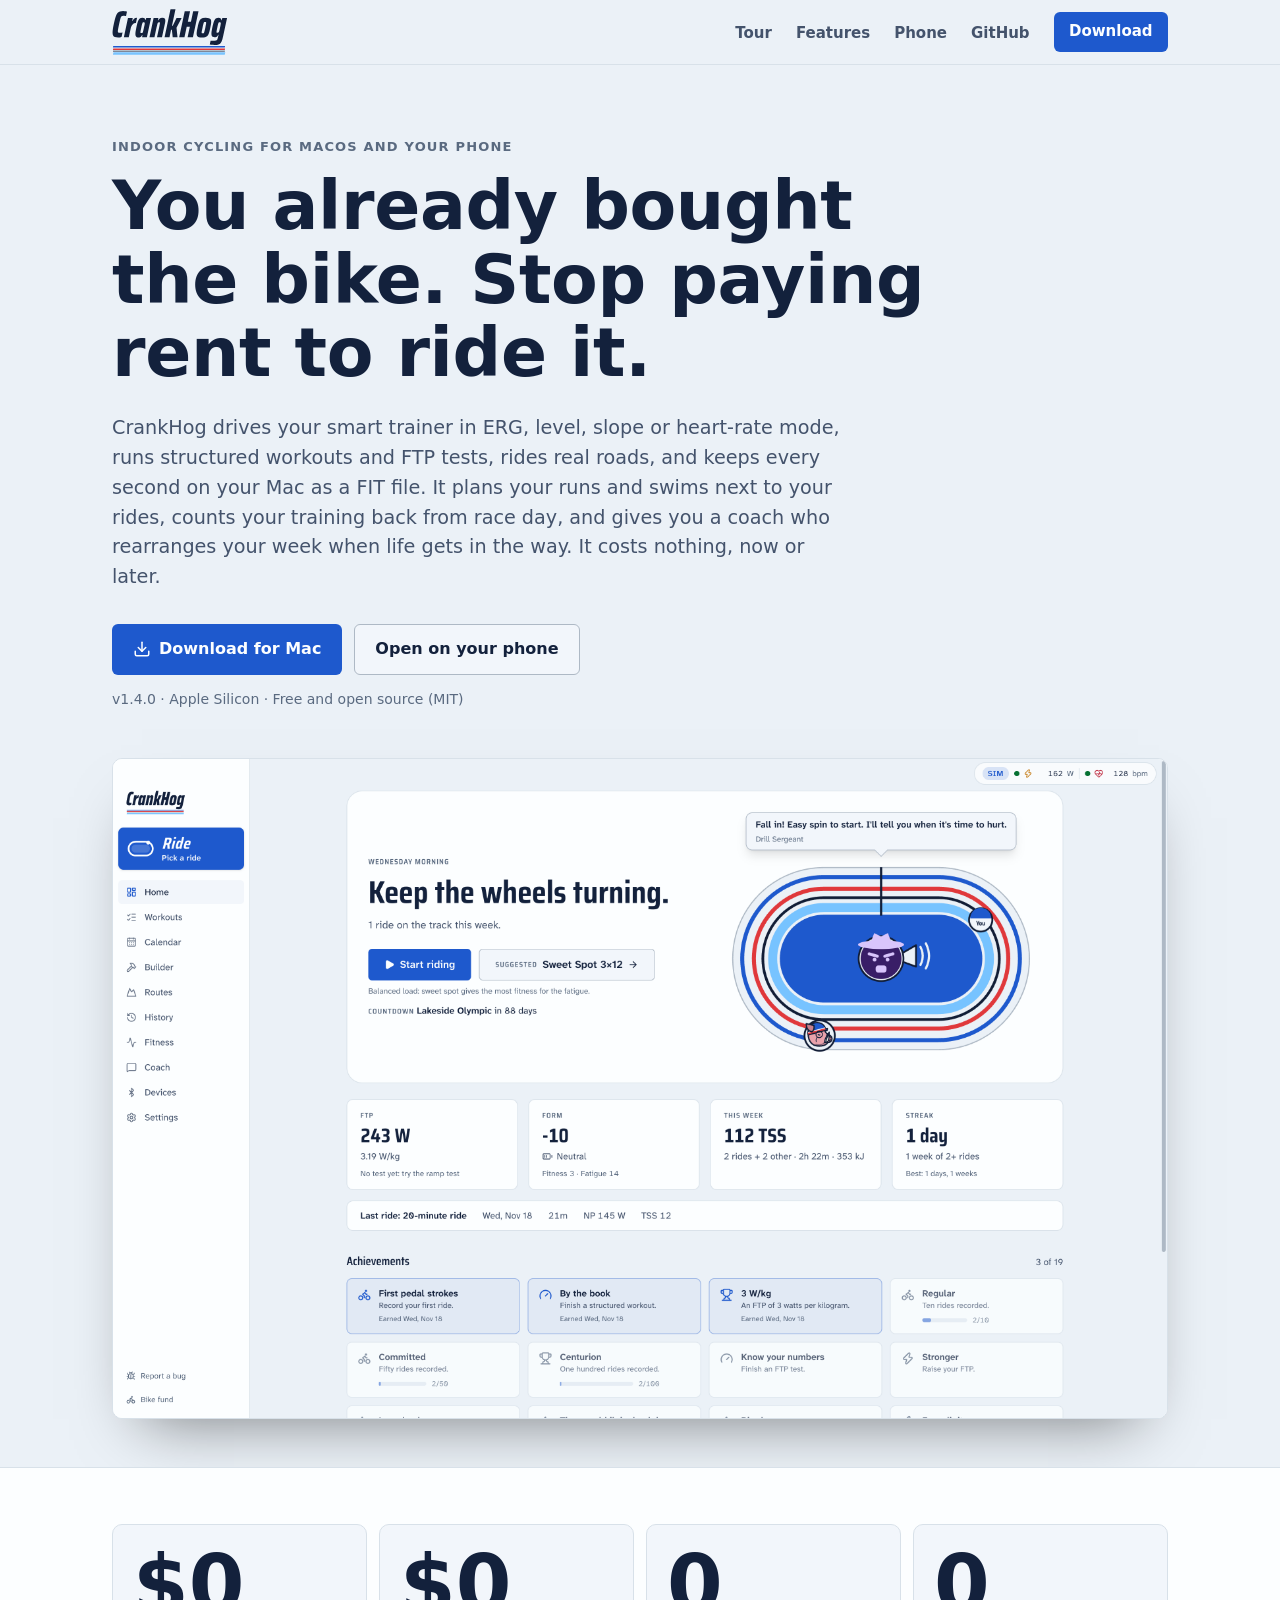
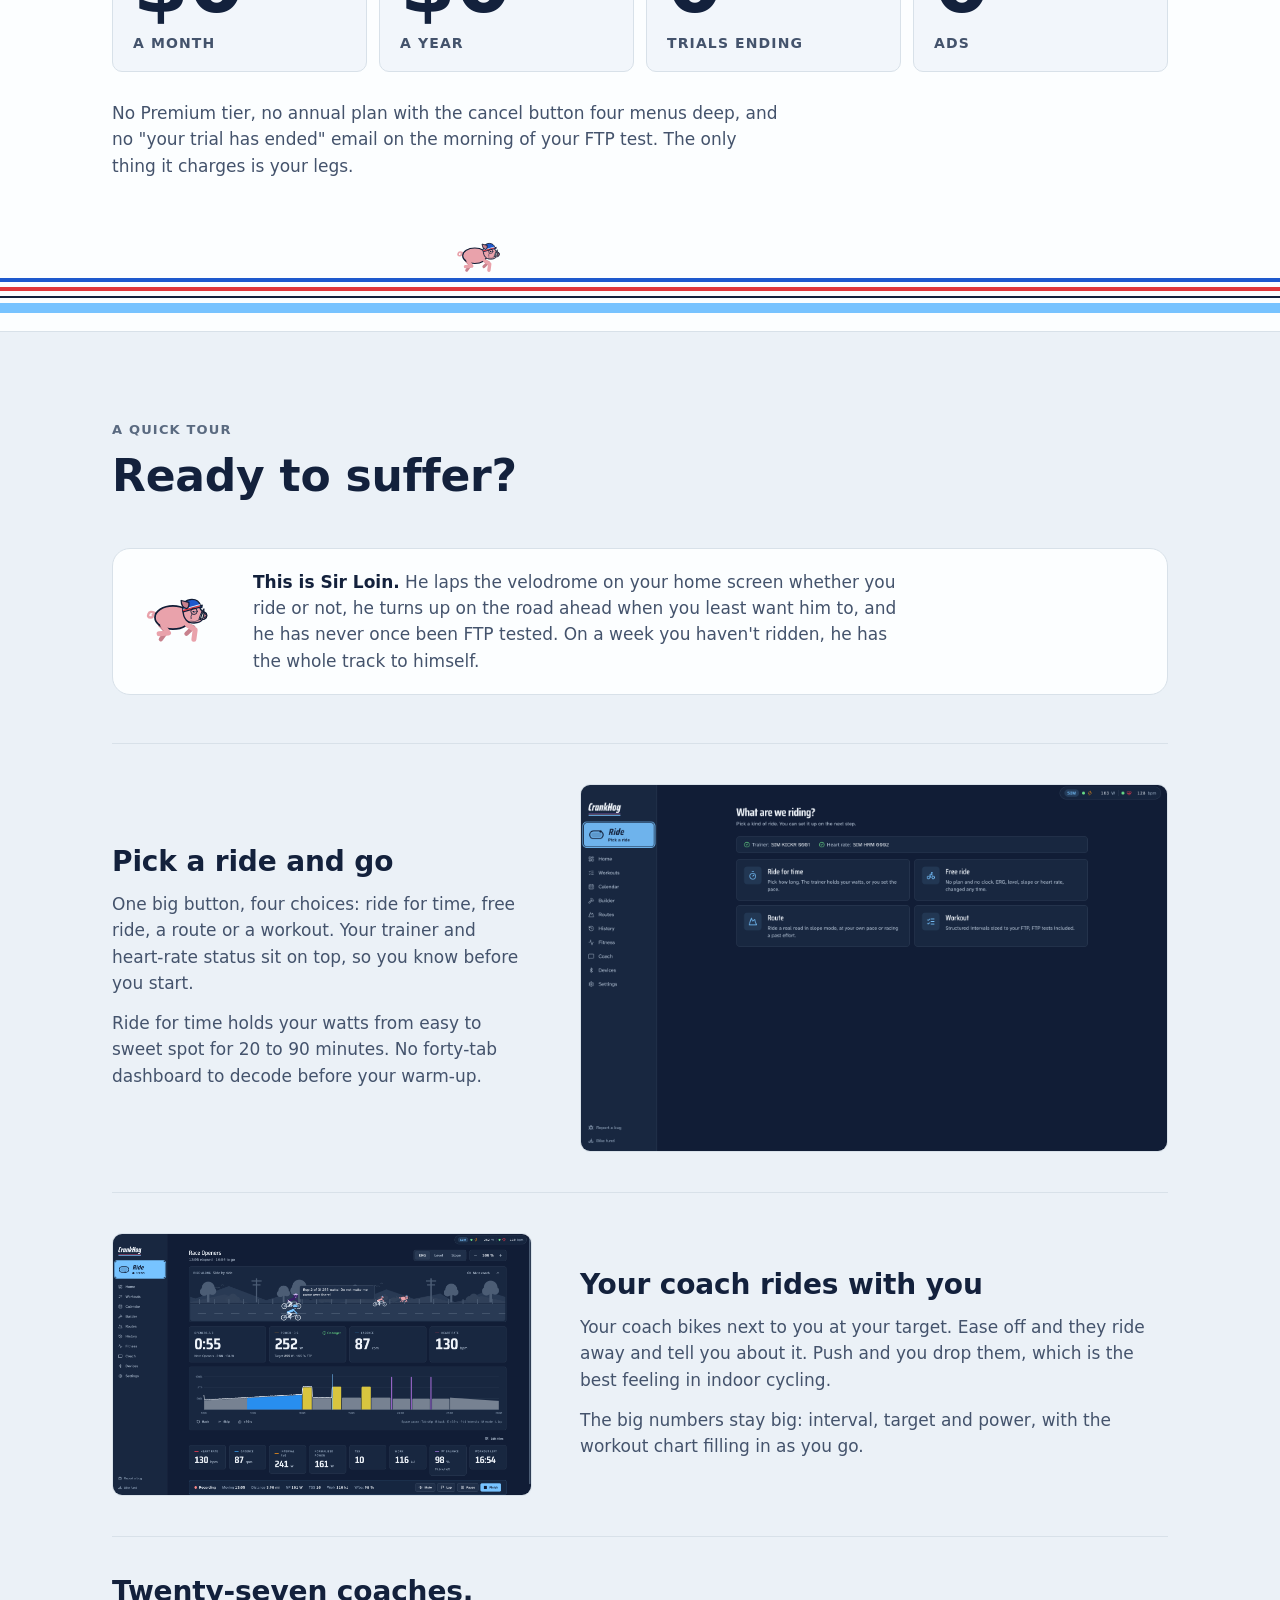
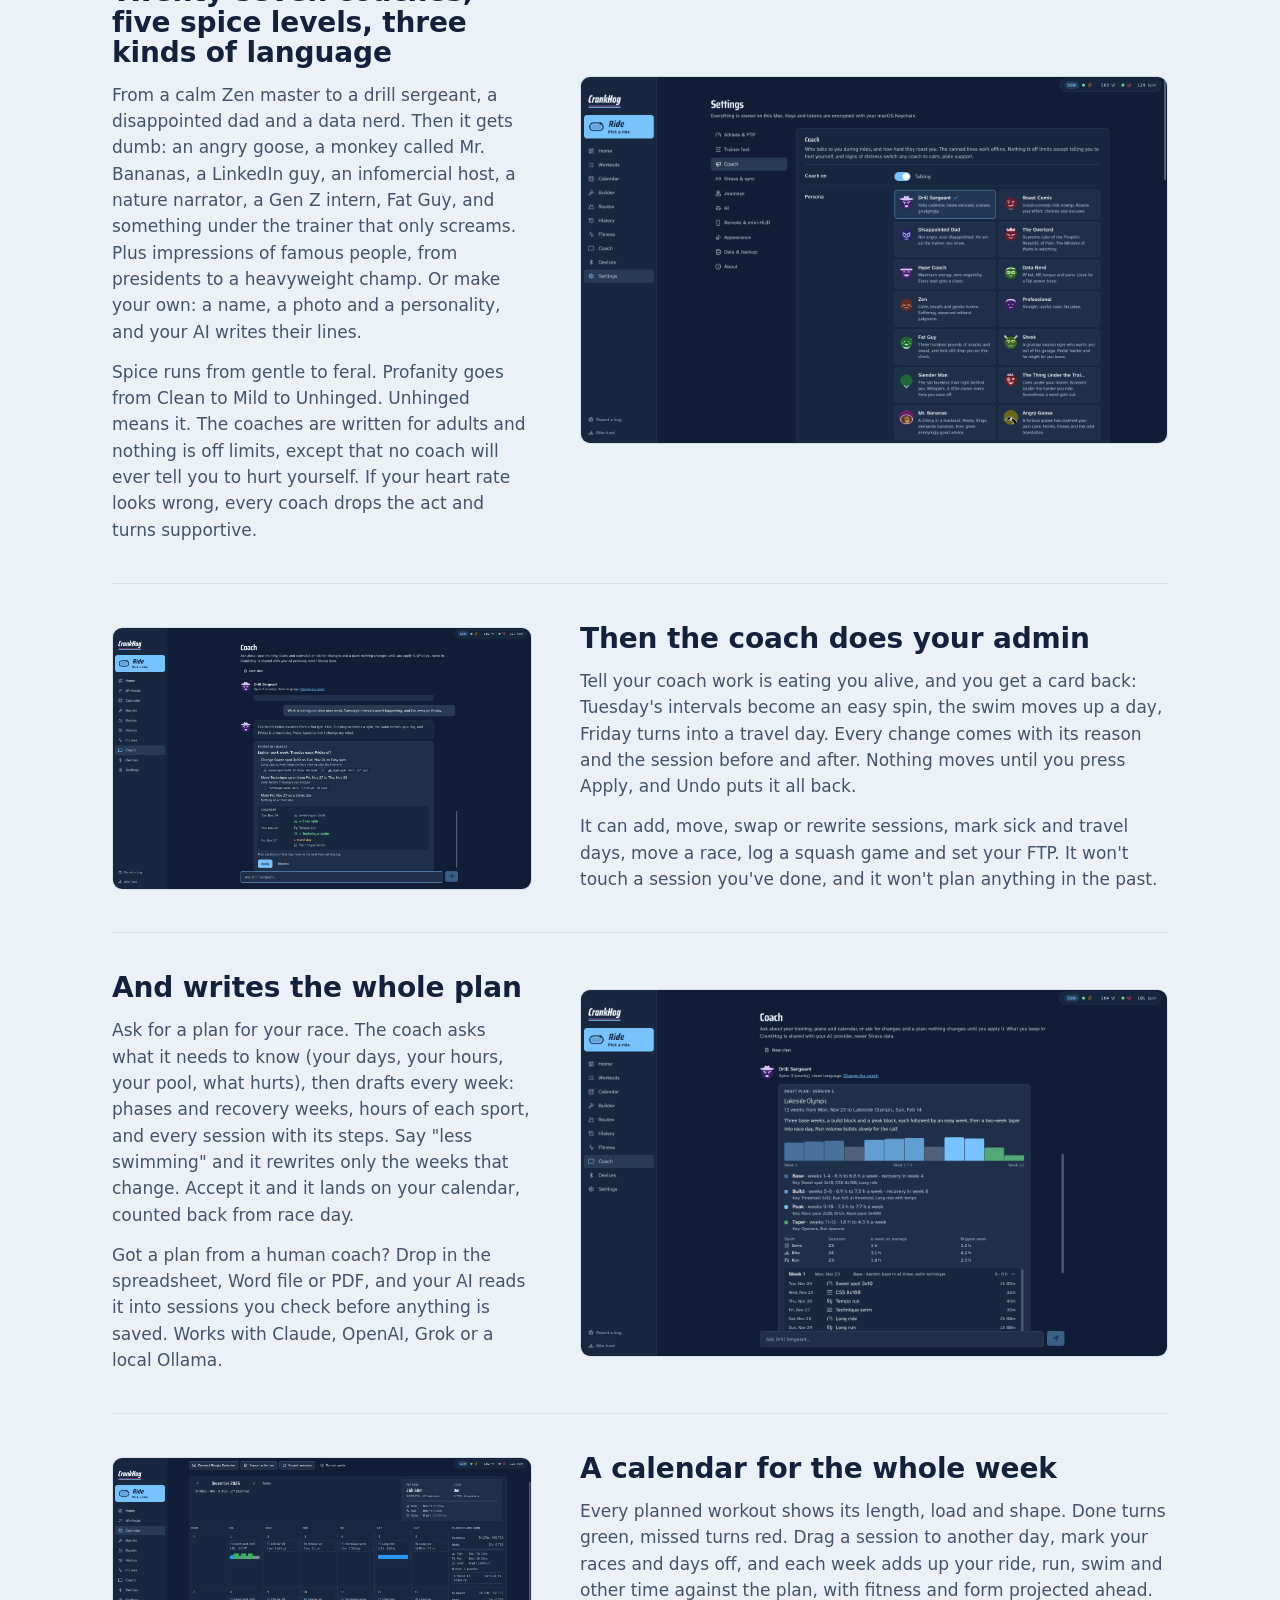
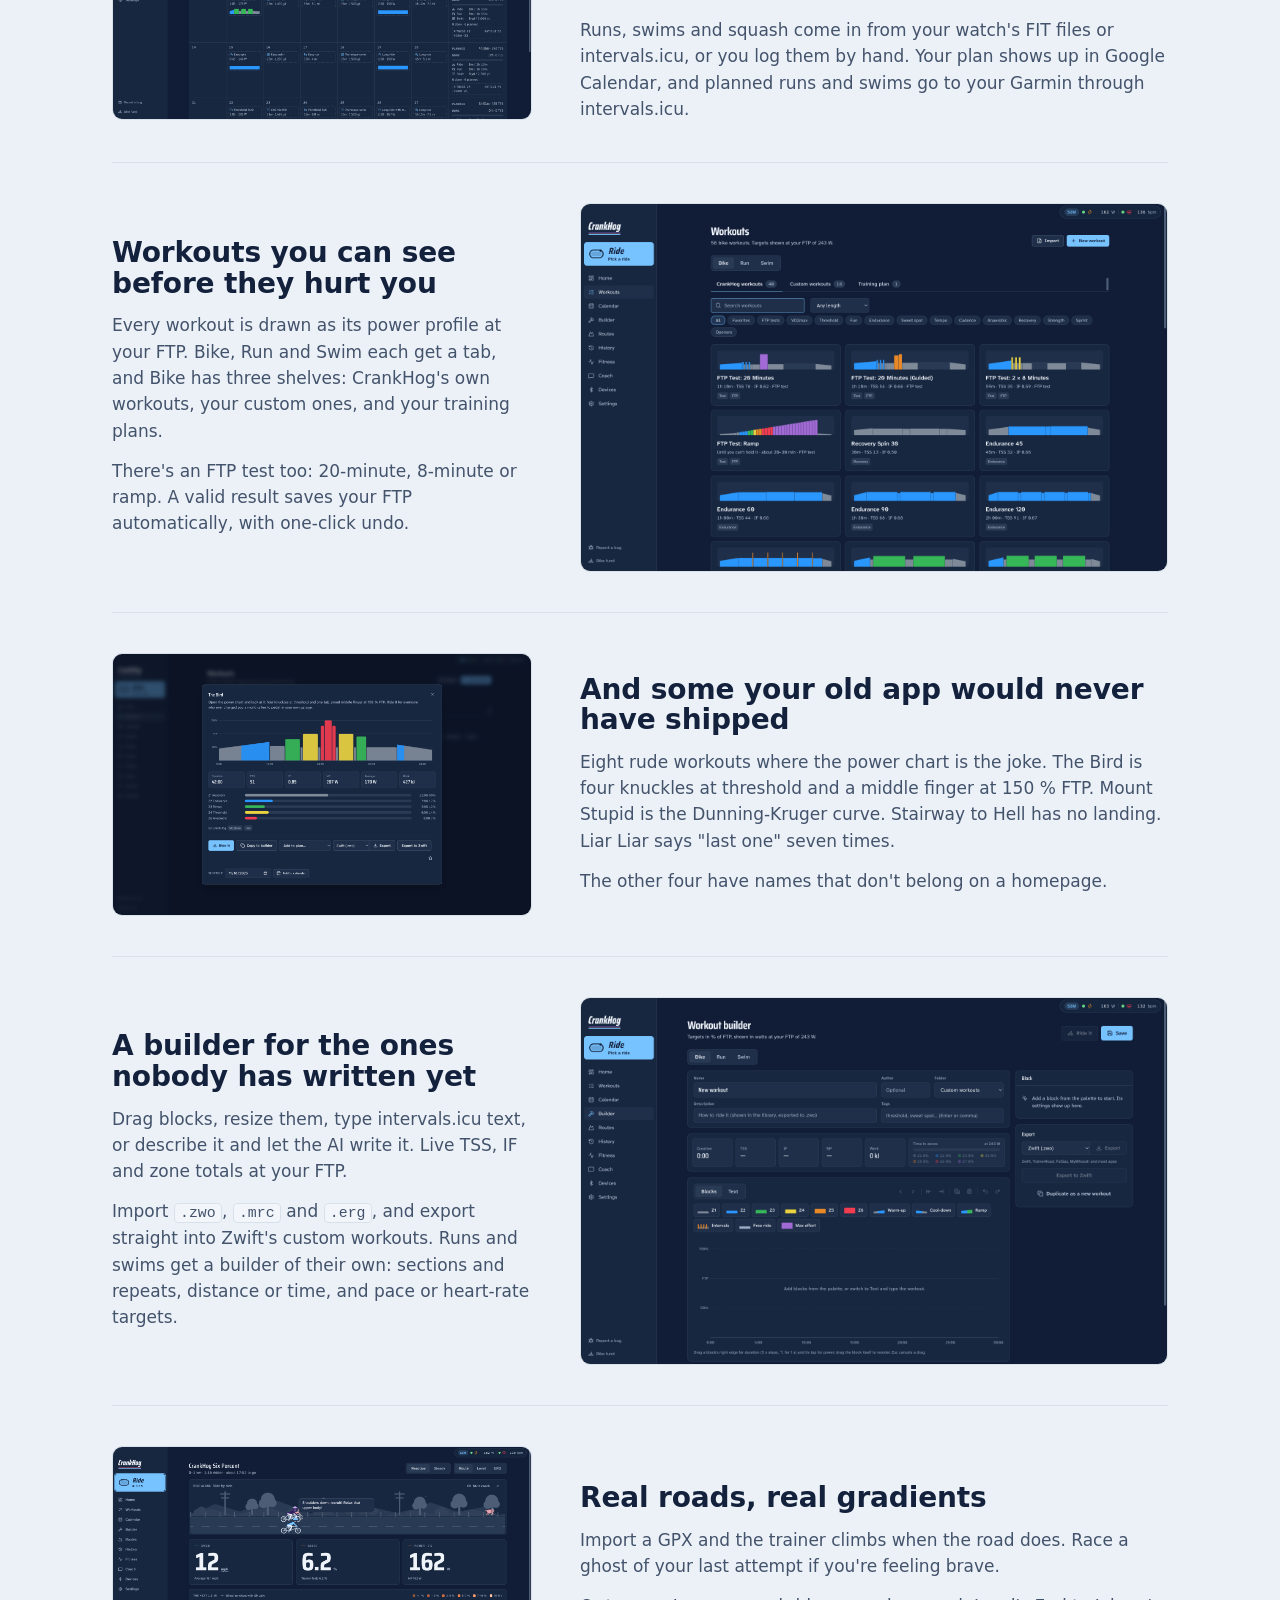
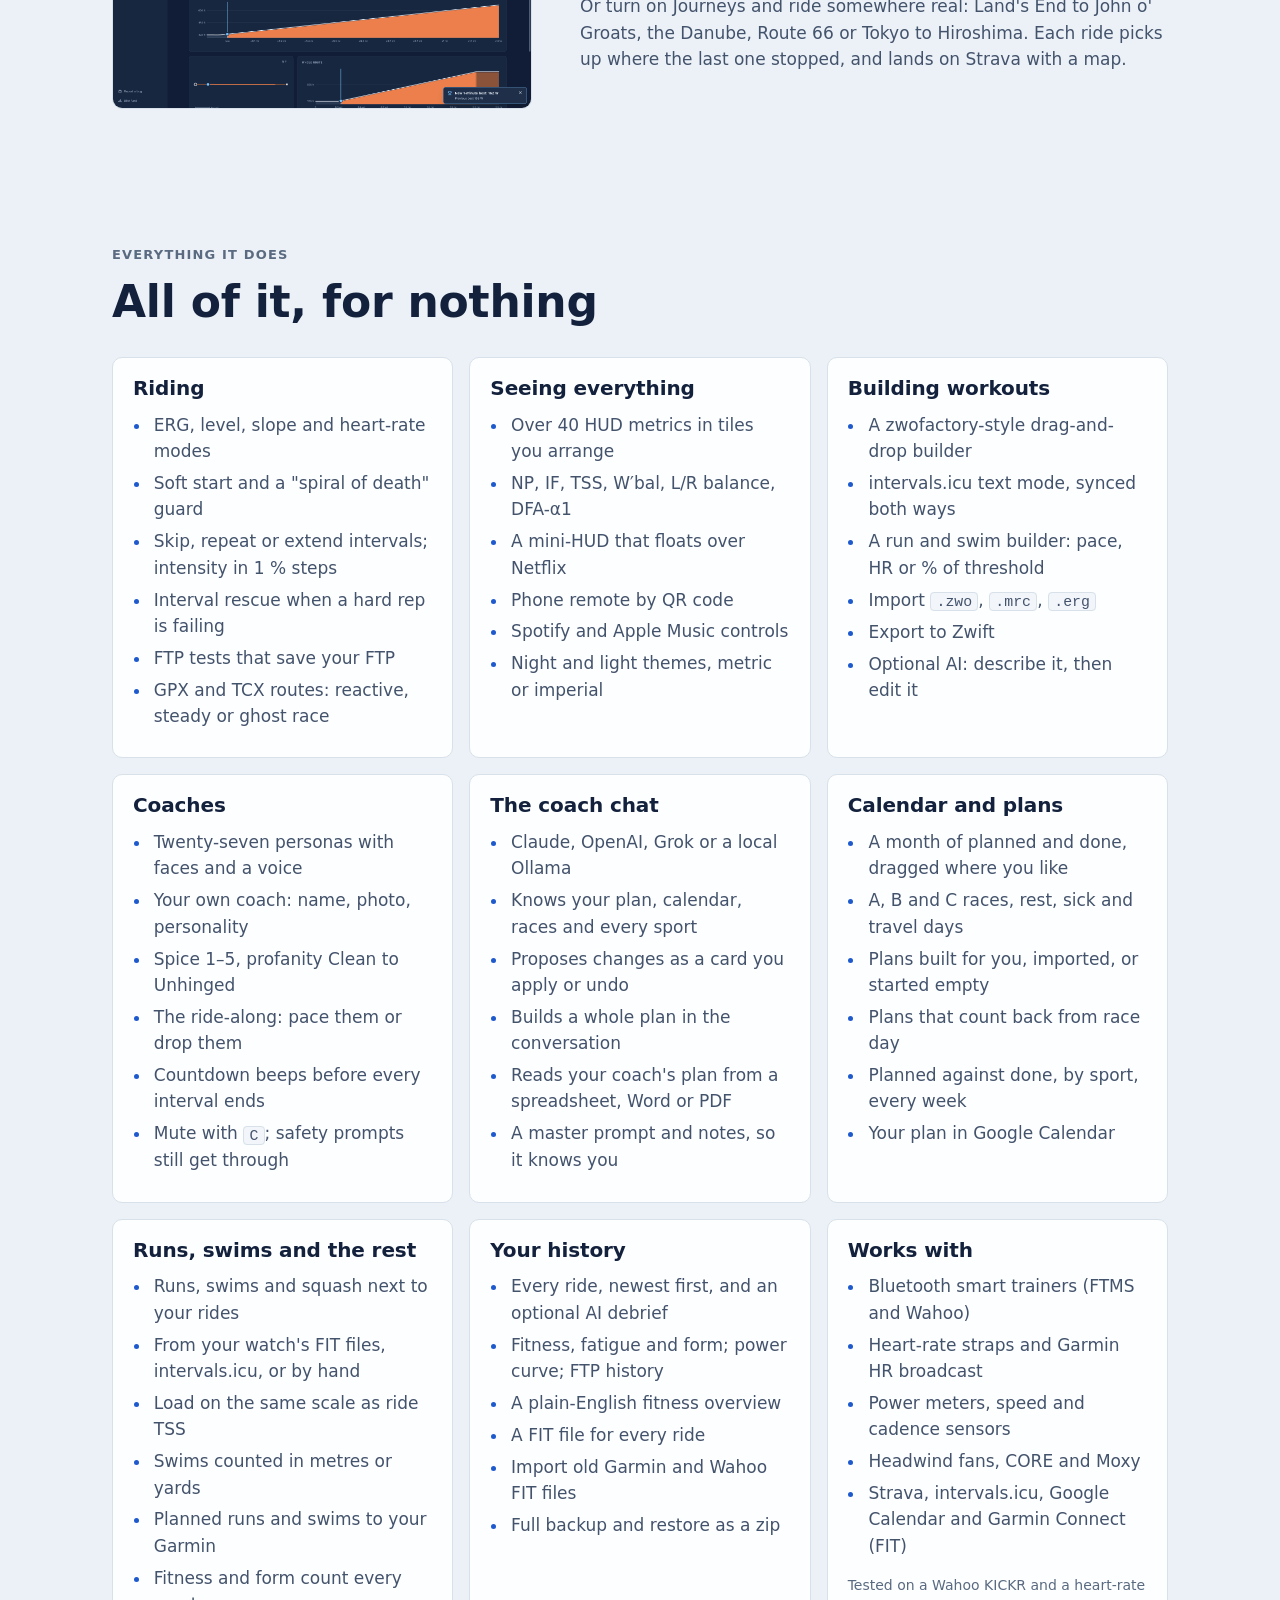
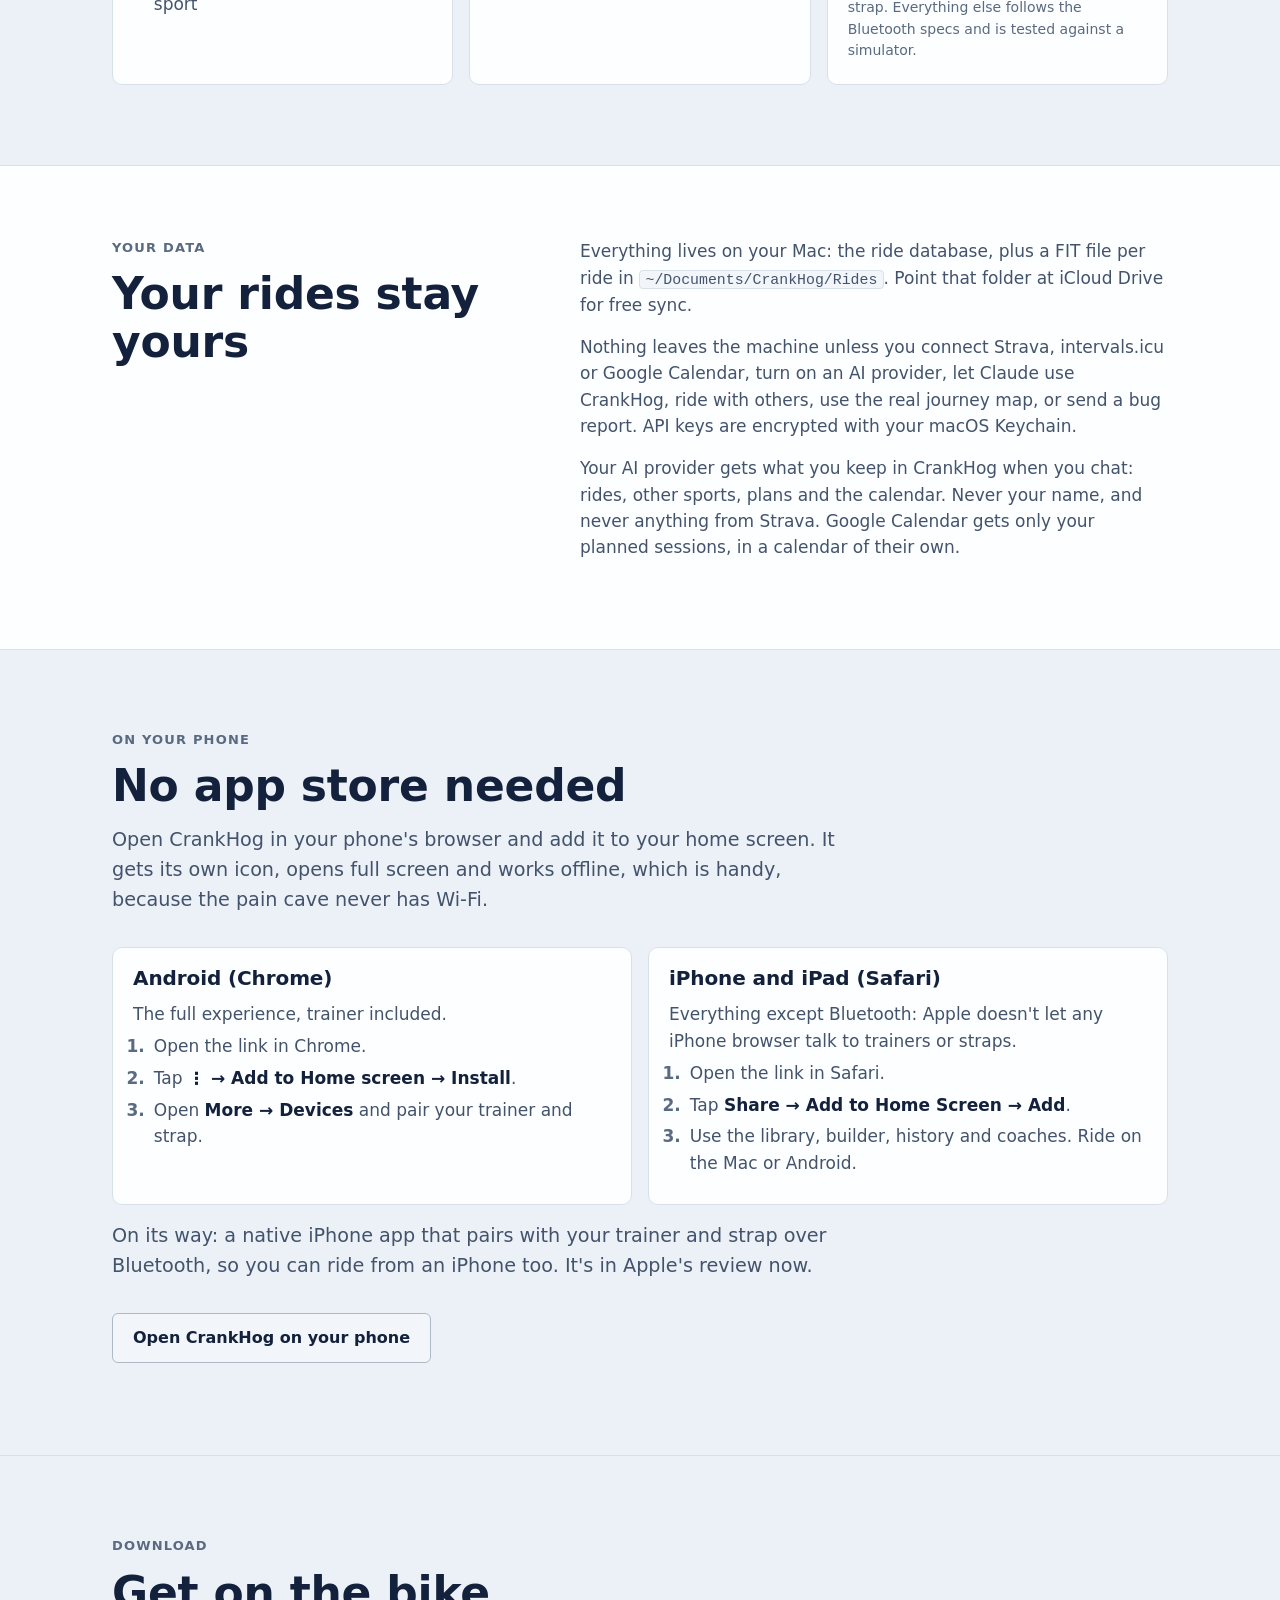
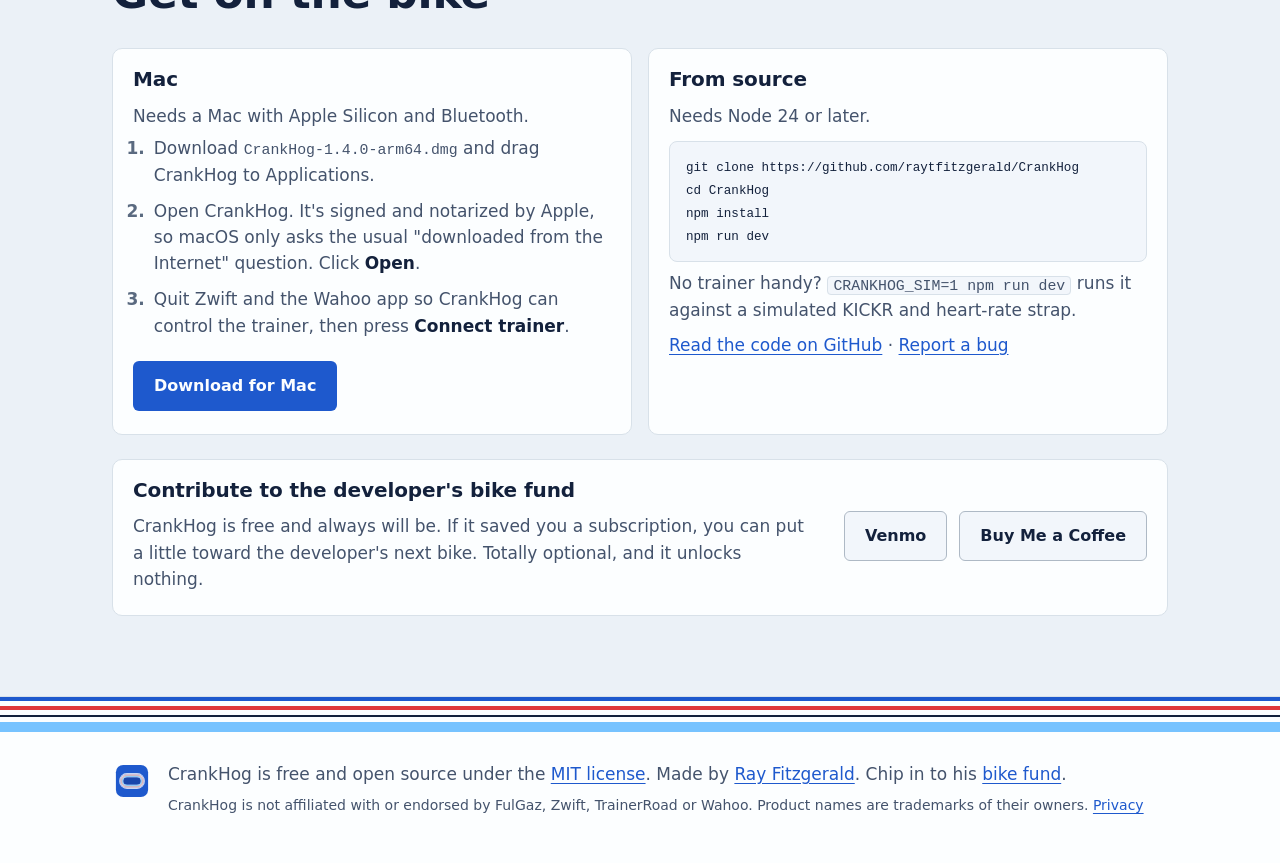
==== commit eb67f002: "Privacy for 1.4.0: Claude, riding with others and the real journey map - The privacy policy names wh" ====
--- a/index.html
+++ b/index.html
@@ -66,7 +66,7 @@
           </a>
           <a class="btn btn-secondary" href="https://raytfitzgerald.github.io/CrankHog/">Open on your phone</a>
         </div>
-        <p class="fine"><span data-version>v1.3.0</span> · Apple Silicon · Free and open source (MIT)</p>
+        <p class="fine"><span data-version>v1.4.0</span> · Apple Silicon · Free and open source (MIT)</p>
 
         <figure class="hero-shot">
           <picture>
@@ -323,7 +323,7 @@
         </div>
         <div class="data-text">
           <p>Everything lives on your Mac: the ride database, plus a FIT file per ride in <code>~/Documents/CrankHog/Rides</code>. Point that folder at iCloud Drive for free sync.</p>
-          <p>Nothing leaves the machine unless you connect Strava, intervals.icu or Google Calendar, turn on an AI provider, or send a bug report. API keys are encrypted with your macOS Keychain.</p>
+          <p>Nothing leaves the machine unless you connect Strava, intervals.icu or Google Calendar, turn on an AI provider, let Claude use CrankHog, ride with others, use the real journey map, or send a bug report. API keys are encrypted with your macOS Keychain.</p>
           <p>Your AI provider gets what you keep in CrankHog when you chat: rides, other sports, plans and the calendar. Never your name, and never anything from Strava. Google Calendar gets only your planned sessions, in a calendar of their own.</p>
         </div>
       </div>
@@ -370,7 +370,7 @@
             <h3>Mac</h3>
             <p>Needs a Mac with Apple Silicon and Bluetooth.</p>
             <ol>
-              <li>Download <span class="mono" data-dmg-name>CrankHog-1.3.0-arm64.dmg</span> and drag CrankHog to Applications.</li>
+              <li>Download <span class="mono" data-dmg-name>CrankHog-1.4.0-arm64.dmg</span> and drag CrankHog to Applications.</li>
               <li>Open CrankHog. It's signed and notarized by Apple, so macOS only asks the usual "downloaded from the Internet" question. Click <strong>Open</strong>.</li>
               <li>Quit Zwift and the Wahoo app so CrankHog can control the trainer, then press <strong>Connect trainer</strong>.</li>
             </ol>
